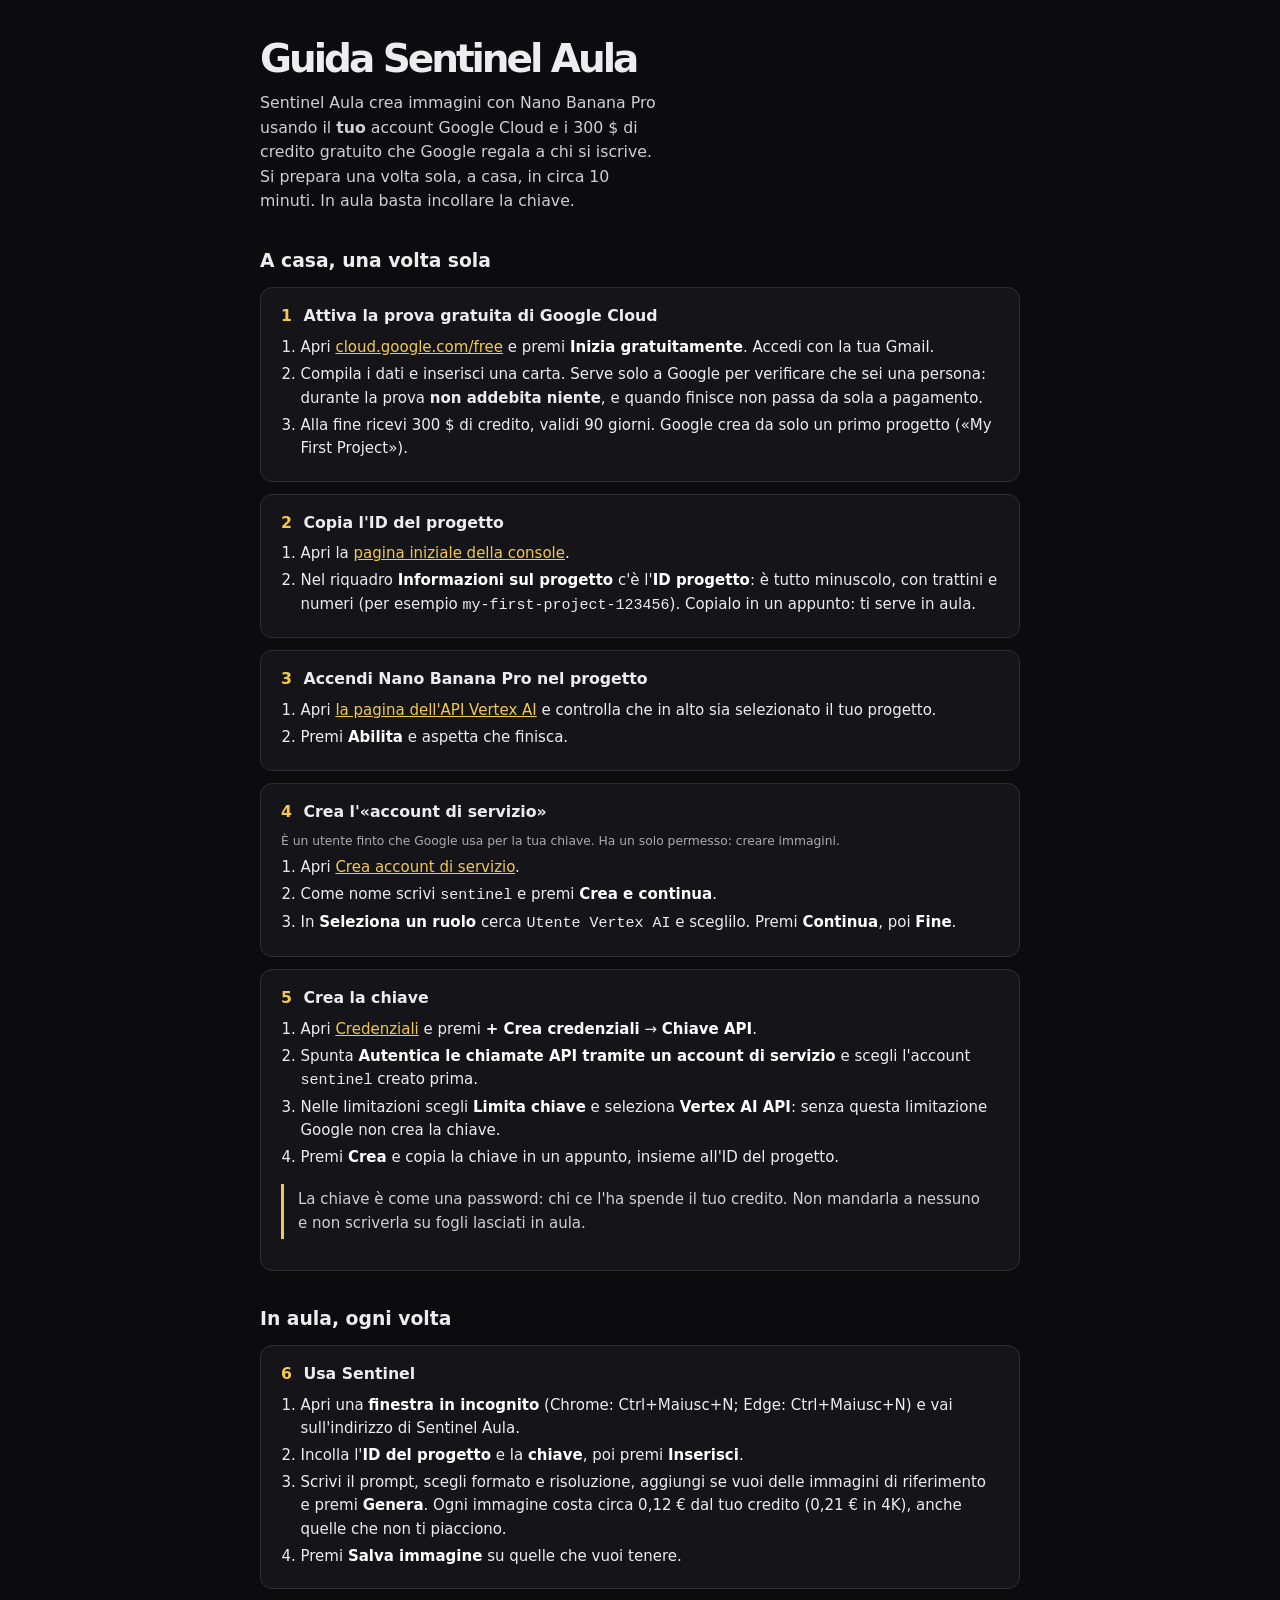
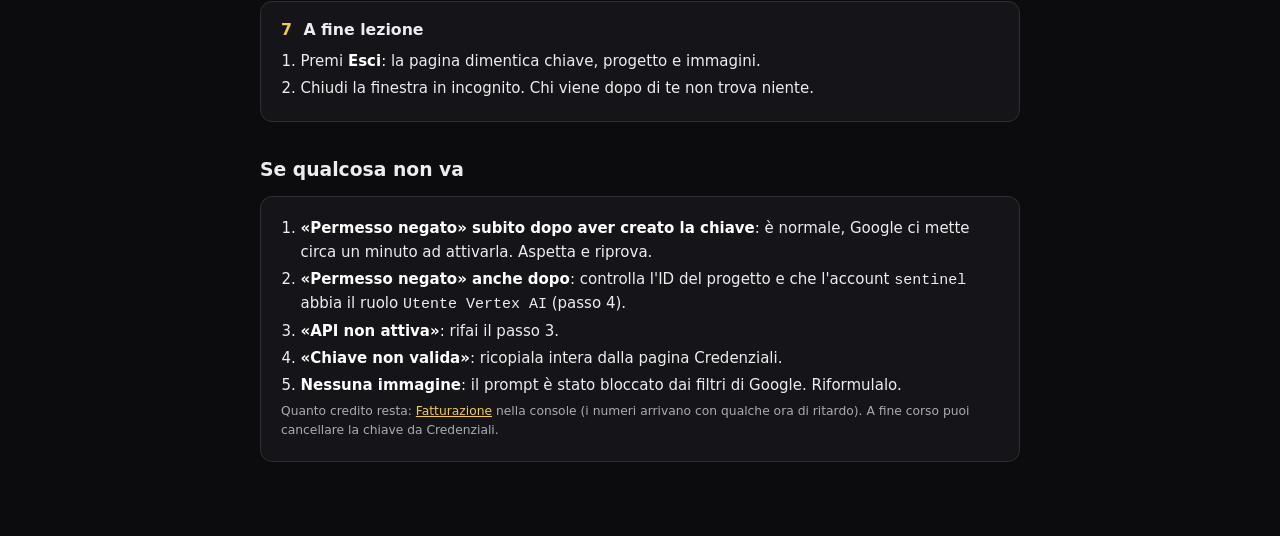
==== guida.html @ 8f8d24e3 "Sentinel Aula: pagina per gli alunni Co-Authored-By: Claude Opus 5.5 <noreply@anthropic.com>" ====
<!doctype html>
<html lang="it">
<head>
  <meta charset="utf-8">
  <meta name="robots" content="noindex,nofollow">
  <meta name="viewport" content="width=device-width, initial-scale=1">
  <title>Guida Sentinel Aula</title>
  <link rel="stylesheet" href="style.css">
  <style>
    .guida { width: min(100% - 32px, 760px); margin: 40px auto 80px; }
    .guida h1 { font-size: clamp(1.8rem, 5vw, 2.6rem); margin: 0 0 .4rem; }
    .guida h2 { margin: 2.2rem 0 .6rem; font-size: 1.25rem; }
    .guida .passo { background: var(--surface); border: 1px solid var(--line); border-radius: 12px; padding: 16px 20px; margin: 12px 0; }
    .guida .passo h3 { margin: 0 0 .5rem; font-size: 1.05rem; }
    .guida .passo h3 b { color: var(--accent); margin-right: 6px; }
    .guida ol { margin: .3rem 0; padding-left: 1.3rem; }
    .guida li { margin: .25rem 0; }
    .guida a { color: var(--accent); }
    .guida em { font-style: normal; font-weight: 650; color: #fff; }
    .guida .box { border-left: 3px solid var(--accent); padding: 4px 14px; color: #cfcfd5; }
  </style>
</head>
<body>
  <main class="guida">
    <h1>Guida Sentinel Aula</h1>
    <p class="lead">Sentinel Aula crea immagini con Nano Banana Pro usando il <strong>tuo</strong> account Google Cloud e i 300 $ di credito gratuito che Google regala a chi si iscrive. Si prepara una volta sola, a casa, in circa 10 minuti. In aula basta incollare la chiave.</p>

    <h2>A casa, una volta sola</h2>

    <div class="passo">
      <h3><b>1</b> Attiva la prova gratuita di Google Cloud</h3>
      <ol>
        <li>Apri <a href="https://cloud.google.com/free" target="_blank" rel="noopener">cloud.google.com/free</a> e premi <em>Inizia gratuitamente</em>. Accedi con la tua Gmail.</li>
        <li>Compila i dati e inserisci una carta. Serve solo a Google per verificare che sei una persona: durante la prova <strong>non addebita niente</strong>, e quando finisce non passa da sola a pagamento.</li>
        <li>Alla fine ricevi 300 $ di credito, validi 90 giorni. Google crea da solo un primo progetto («My First Project»).</li>
      </ol>
    </div>

    <div class="passo">
      <h3><b>2</b> Copia l'ID del progetto</h3>
      <ol>
        <li>Apri la <a href="https://console.cloud.google.com/home/dashboard" target="_blank" rel="noopener">pagina iniziale della console</a>.</li>
        <li>Nel riquadro <em>Informazioni sul progetto</em> c'è l'<em>ID progetto</em>: è tutto minuscolo, con trattini e numeri (per esempio <code>my-first-project-123456</code>). Copialo in un appunto: ti serve in aula.</li>
      </ol>
    </div>

    <div class="passo">
      <h3><b>3</b> Accendi Nano Banana Pro nel progetto</h3>
      <ol>
        <li>Apri <a href="https://console.cloud.google.com/apis/library/aiplatform.googleapis.com" target="_blank" rel="noopener">la pagina dell'API Vertex AI</a> e controlla che in alto sia selezionato il tuo progetto.</li>
        <li>Premi <em>Abilita</em> e aspetta che finisca.</li>
      </ol>
    </div>

    <div class="passo">
      <h3><b>4</b> Crea l'«account di servizio»</h3>
      <p class="help">È un utente finto che Google usa per la tua chiave. Ha un solo permesso: creare immagini.</p>
      <ol>
        <li>Apri <a href="https://console.cloud.google.com/iam-admin/serviceaccounts/create" target="_blank" rel="noopener">Crea account di servizio</a>.</li>
        <li>Come nome scrivi <code>sentinel</code> e premi <em>Crea e continua</em>.</li>
        <li>In <em>Seleziona un ruolo</em> cerca <code>Utente Vertex AI</code> e sceglilo. Premi <em>Continua</em>, poi <em>Fine</em>.</li>
      </ol>
    </div>

    <div class="passo">
      <h3><b>5</b> Crea la chiave</h3>
      <ol>
        <li>Apri <a href="https://console.cloud.google.com/apis/credentials" target="_blank" rel="noopener">Credenziali</a> e premi <em>+ Crea credenziali</em> → <em>Chiave API</em>.</li>
        <li>Spunta <em>Autentica le chiamate API tramite un account di servizio</em> e scegli l'account <code>sentinel</code> creato prima.</li>
        <li>Nelle limitazioni scegli <em>Limita chiave</em> e seleziona <em>Vertex AI API</em>: senza questa limitazione Google non crea la chiave.</li>
        <li>Premi <em>Crea</em> e copia la chiave in un appunto, insieme all'ID del progetto.</li>
      </ol>
      <p class="box">La chiave è come una password: chi ce l'ha spende il tuo credito. Non mandarla a nessuno e non scriverla su fogli lasciati in aula.</p>
    </div>

    <h2>In aula, ogni volta</h2>

    <div class="passo">
      <h3><b>6</b> Usa Sentinel</h3>
      <ol>
        <li>Apri una <em>finestra in incognito</em> (Chrome: Ctrl+Maiusc+N; Edge: Ctrl+Maiusc+N) e vai sull'indirizzo di Sentinel Aula.</li>
        <li>Incolla l'<em>ID del progetto</em> e la <em>chiave</em>, poi premi <em>Inserisci</em>.</li>
        <li>Scrivi il prompt, scegli formato e risoluzione, aggiungi se vuoi delle immagini di riferimento e premi <em>Genera</em>. Ogni immagine costa circa 0,12 € dal tuo credito (0,21 € in 4K), anche quelle che non ti piacciono.</li>
        <li>Premi <em>Salva immagine</em> su quelle che vuoi tenere.</li>
      </ol>
    </div>

    <div class="passo">
      <h3><b>7</b> A fine lezione</h3>
      <ol>
        <li>Premi <em>Esci</em>: la pagina dimentica chiave, progetto e immagini.</li>
        <li>Chiudi la finestra in incognito. Chi viene dopo di te non trova niente.</li>
      </ol>
    </div>

    <h2>Se qualcosa non va</h2>
    <div class="passo">
      <ol>
        <li><em>«Permesso negato» subito dopo aver creato la chiave</em>: è normale, Google ci mette circa un minuto ad attivarla. Aspetta e riprova.</li>
        <li><em>«Permesso negato» anche dopo</em>: controlla l'ID del progetto e che l'account <code>sentinel</code> abbia il ruolo <code>Utente Vertex AI</code> (passo 4).</li>
        <li><em>«API non attiva»</em>: rifai il passo 3.</li>
        <li><em>«Chiave non valida»</em>: ricopiala intera dalla pagina Credenziali.</li>
        <li><em>Nessuna immagine</em>: il prompt è stato bloccato dai filtri di Google. Riformulalo.</li>
      </ol>
      <p class="help">Quanto credito resta: <a href="https://console.cloud.google.com/billing" target="_blank" rel="noopener">Fatturazione</a> nella console (i numeri arrivano con qualche ora di ritardo). A fine corso puoi cancellare la chiave da Credenziali.</p>
    </div>
  </main>
</body>
</html>
---- style.css ----
:root {
  color-scheme: dark;
  --background: #0c0c0e;
  --surface: #151519;
  --line: #2d2d34;
  --ink: #ededef;
  --muted: #aaaab3;
  --accent: #f2c94c;
  --error: #ff8a7a;
  --mono: ui-monospace, "Cascadia Code", Consolas, monospace;
  font: 15px/1.55 system-ui, -apple-system, "Segoe UI", sans-serif;
}
* { box-sizing: border-box; }
[hidden] { display: none !important; }
body { margin: 0; background: var(--background); color: var(--ink); }
button, input, textarea { font: inherit; }
button, a { touch-action: manipulation; }
a { color: inherit; }
:focus-visible { outline: 2px solid var(--accent); outline-offset: 3px; }
button:disabled, input:disabled, textarea:disabled { opacity: .57; cursor: not-allowed; }

.topbar {
  display: flex;
  justify-content: space-between;
  align-items: center;
  gap: 12px;
  min-height: 64px;
  padding: 10px clamp(16px, 4vw, 52px);
  background: #101013;
  border-bottom: 1px solid var(--line);
}
.brand, .topbar nav, .section-head, .access-row, .action-row {
  display: flex;
  align-items: center;
  gap: 12px;
}
.brand { text-decoration: none; font-size: 1.08rem; font-weight: 750; white-space: nowrap; }
.brand svg { flex: none; color: #e2e9ef; }
.brand small { font-size: .68em; color: var(--accent); text-transform: uppercase; letter-spacing: .12em; }
.topbar nav { gap: clamp(9px, 2vw, 20px); }
.guide { text-decoration: none; color: var(--muted); font-size: .9rem; }
.guide:hover { color: var(--ink); text-decoration: underline; }

.workspace {
  display: grid;
  grid-template-columns: minmax(0, .93fr) minmax(0, 1.07fr);
  align-items: start;
  gap: clamp(24px, 5vw, 72px);
  width: min(100% - 36px, 1240px);
  margin: clamp(28px, 5vw, 62px) auto 64px;
}
.controls, .preview { min-width: 0; }
.intro { margin-bottom: 24px; }
.eyebrow {
  display: flex;
  align-items: center;
  gap: 8px;
  margin: 0 0 .65rem;
  color: var(--muted);
  font-size: .73rem;
  font-weight: 700;
  letter-spacing: .14em;
  text-transform: uppercase;
}
.eyebrow span { width: 6px; height: 6px; border-radius: 50%; background: var(--accent); }
h1 {
  margin: 0;
  font-size: clamp(3rem, 7vw, 6.6rem);
  font-weight: 650;
  letter-spacing: -.078em;
  line-height: .97;
}
h1 span { color: var(--accent); }
.lead { max-width: 40ch; margin: .9rem 0 0; color: #cfcfd5; font-size: 1.05rem; }
.panel {
  padding: clamp(14px, 2.6vw, 22px);
  background: var(--surface);
  border: 1px solid var(--line);
  border-radius: 16px;
}
.panel + .panel { margin-top: 14px; }
.section-head { justify-content: space-between; min-height: 29px; margin-bottom: 12px; }
h2 { margin: 0; font-size: 1rem; font-weight: 675; }
.format, .connection-state {
  flex: none;
  padding: 4px 9px;
  background: #222227;
  border-radius: 7px;
  color: var(--muted);
  font: .72rem/1.5 var(--mono);
}
.access-row { flex-wrap: wrap; margin-bottom: 12px; }
.account { font-size: .83rem; overflow-wrap: anywhere; color: var(--muted); }
.field-label { display: block; margin: .52rem 0 .32rem; font-size: .87rem; font-weight: 600; }
.field {
  display: block;
  width: 100%;
  padding: .62rem .68rem;
  background: #101014;
  color: var(--ink);
  border: 1px solid #3a3a43;
  border-radius: 9px;
}
textarea.field { min-height: 88px; resize: vertical; }
.field::placeholder { color: #9b9ba4; }
.help { margin: .32rem 0; color: var(--muted); font-size: .82rem; font-weight: 400; }
.trial-check {
  display: flex;
  gap: .6rem;
  align-items: flex-start;
  margin-top: .75rem;
  color: #dedee2;
  font-size: .85rem;
}
.trial-check input { flex: none; margin: .22rem 0 0; width: 17px; height: 17px; accent-color: var(--accent); }
.file-input { width: 100%; min-width: 0; color: var(--muted); font-size: .83rem; }
.file-input::file-selector-button {
  margin-right: 8px;
  padding: .36rem .55rem;
  border: 1px solid #44444c;
  border-radius: 7px;
  background: #25252b;
  color: var(--ink);
}
.action-row { flex-wrap: wrap; justify-content: space-between; margin-top: 14px; }

.quiet, .primary {
  display: inline-flex;
  justify-content: center;
  align-items: center;
  min-height: 39px;
  padding: .48rem .78rem;
  border: 1px solid #414149;
  border-radius: 9px;
  background: #232328;
  color: var(--ink);
  text-decoration: none;
  font-size: .87rem;
  font-weight: 650;
  cursor: pointer;
}
.quiet:not(:disabled):hover { background: #323238; }
.primary { background: var(--accent); color: #17150d; border-color: transparent; }
.primary:not(:disabled):hover { background: #ffda69; }

.preview-head { min-height: 39px; }
.canvas {
  display: grid;
  place-items: center;
  aspect-ratio: 1;
  border: 1px solid var(--line);
  border-radius: 16px;
  overflow: hidden;
  background: radial-gradient(ellipse at 45% 36%, #202027 0%, #141418 62%, #111115 100%);
}
.empty {
  display: grid;
  justify-items: center;
  gap: 8px;
  width: 100%;
  padding: 24px;
  text-align: center;
}
.empty svg { color: #888893; margin-bottom: 5px; }
.empty p { margin: 0; font-size: clamp(1.05rem, 2.4vw, 1.45rem); font-weight: 650; }
.empty span { font-size: .9rem; color: var(--muted); }
#result { display: block; width: 100%; height: 100%; object-fit: contain; background: #101014; }
.status { margin: .8rem 0 0; min-height: 1.5em; color: var(--muted); font-size: .88rem; overflow-wrap: anywhere; }
.status.error, .status.errore, .status[data-state="error"], .status[data-kind="error"] { color: var(--error); }

@media (max-width: 760px) {
  .workspace { grid-template-columns: minmax(0, 1fr); max-width: 540px; }
  .preview { margin-top: 4px; }
}
@media (max-width: 420px) {
  .topbar { flex-wrap: wrap; }
  .topbar nav { margin-left: auto; }
  .brand { font-size: .98rem; gap: 4px; }
  .brand svg { width: 23px; height: 23px; }
}

select { font: inherit; } select:disabled { opacity: .57; cursor: not-allowed; } .format-select { width: auto; max-width: 100%; }

/* Sentinel Aula web: aggiunte */
.row2 { display: grid; grid-template-columns: 1fr 1fr; gap: 12px; }
.gallery { display: grid; grid-template-columns: repeat(auto-fill, minmax(120px, 1fr)); gap: 10px; margin-top: 14px; }
.gallery img { width: 100%; aspect-ratio: 1; object-fit: cover; border-radius: 8px; border: 1px solid var(--line); cursor: pointer; }
.gallery img.on { border-color: var(--accent); }
.refs { display: flex; flex-wrap: wrap; gap: 8px; margin-top: 8px; }
.refs span { position: relative; }
.refs img { width: 56px; height: 56px; object-fit: cover; border-radius: 6px; border: 1px solid var(--line); }
.refs button { position: absolute; top: -6px; right: -6px; width: 20px; height: 20px; border-radius: 50%; border: 0; background: var(--error); color: #000; font-size: 12px; line-height: 20px; padding: 0; cursor: pointer; }
.warn { color: var(--accent); }
@media (max-width: 860px) { .row2 { grid-template-columns: 1fr; } }
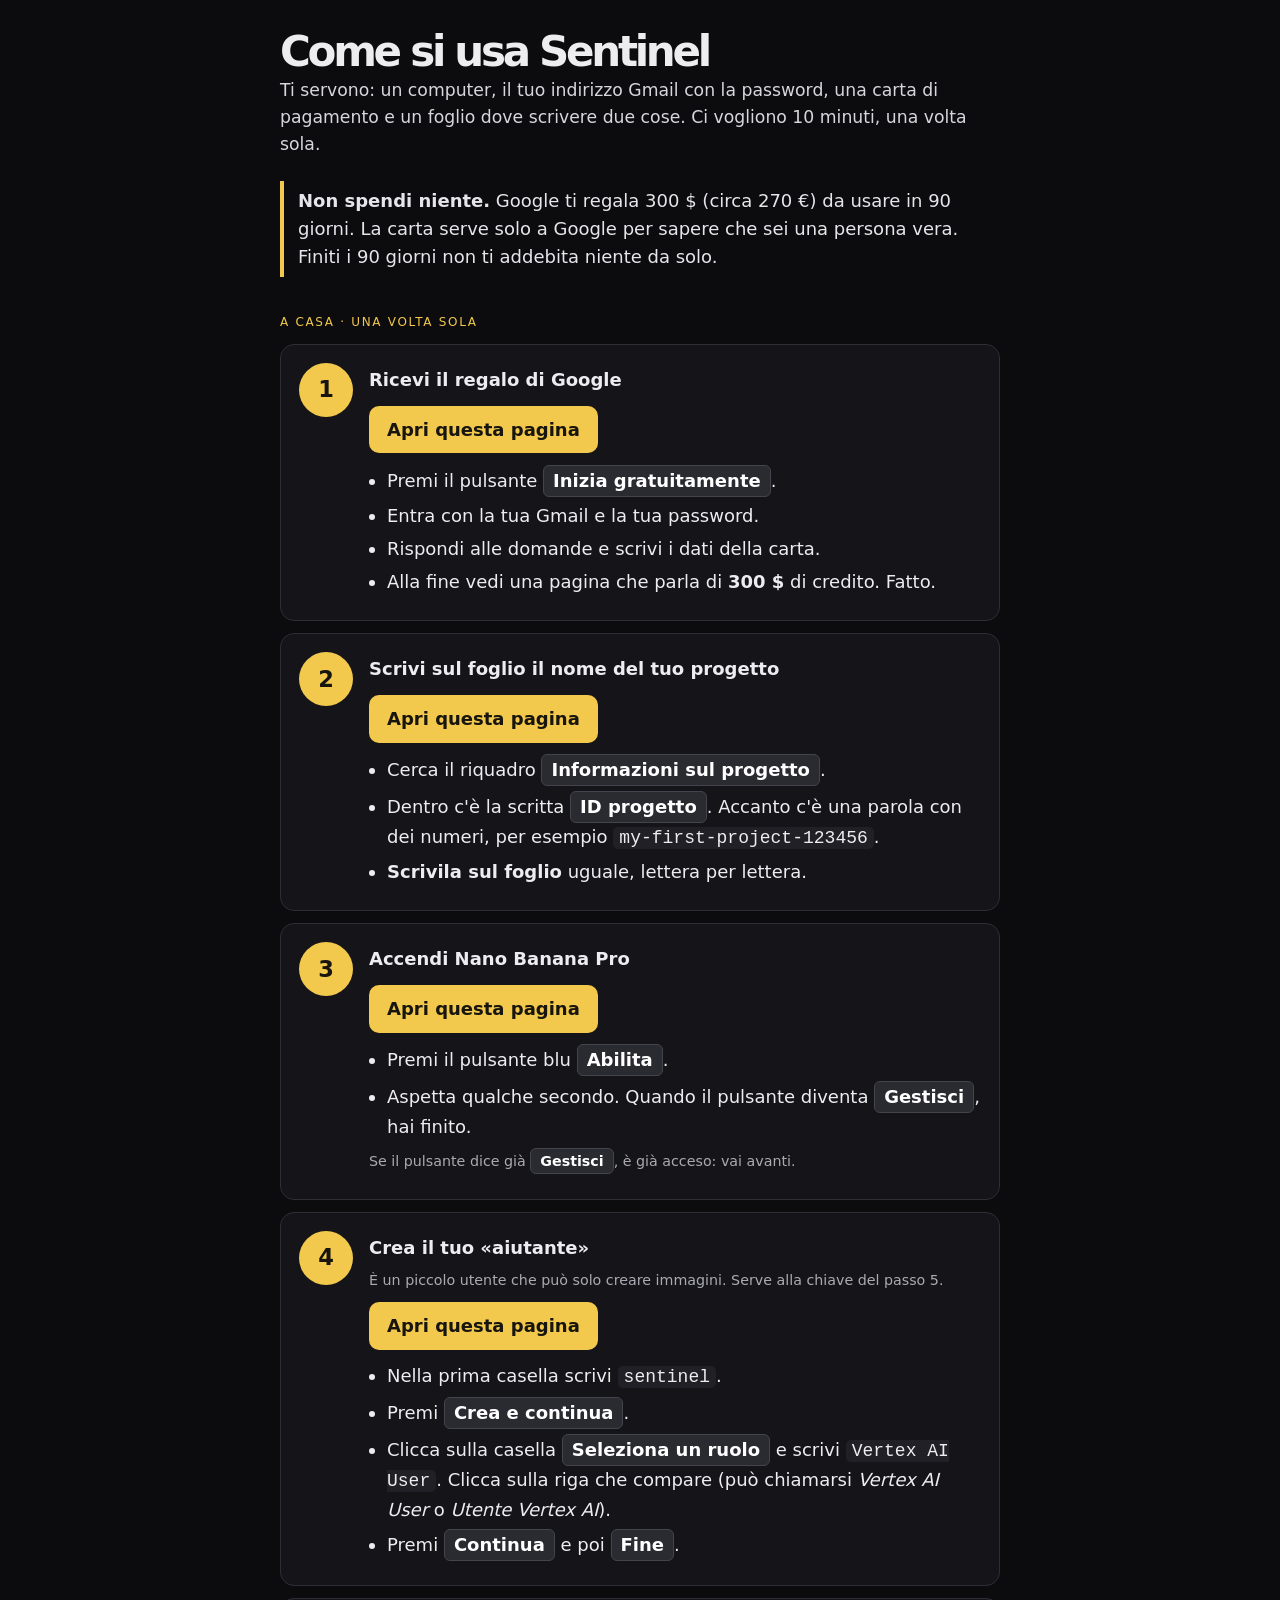
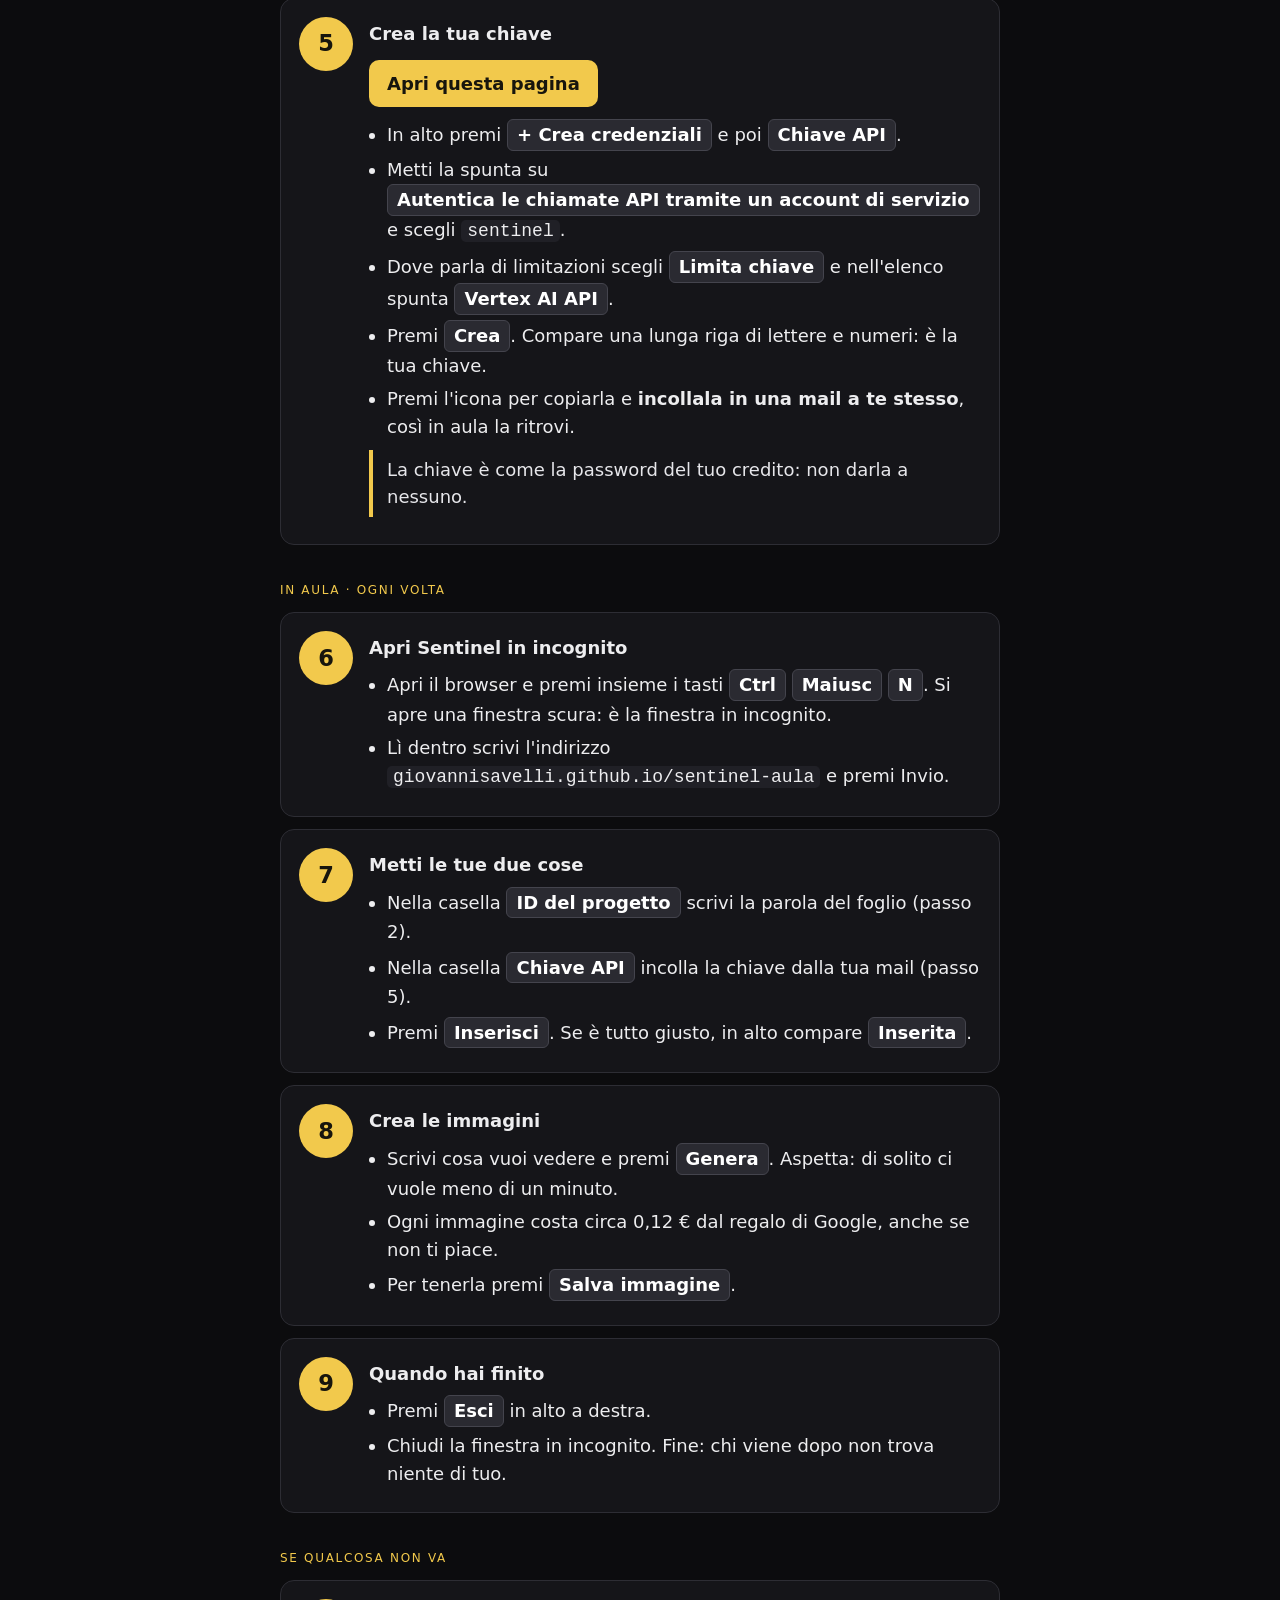
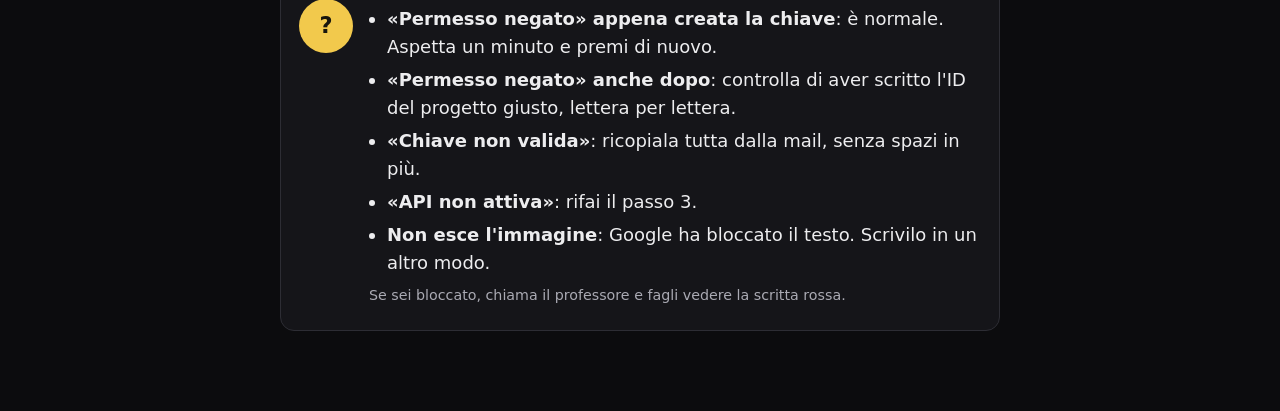
==== commit de30e8fd: "Guida semplificata Co-Authored-By: Claude Opus 5.5 <noreply@anthropic.com>" ====
--- a/guida.html
+++ b/guida.html
@@ -7,103 +7,142 @@
   <title>Guida Sentinel Aula</title>
   <link rel="stylesheet" href="style.css">
   <style>
-    .guida { width: min(100% - 32px, 760px); margin: 40px auto 80px; }
-    .guida h1 { font-size: clamp(1.8rem, 5vw, 2.6rem); margin: 0 0 .4rem; }
-    .guida h2 { margin: 2.2rem 0 .6rem; font-size: 1.25rem; }
-    .guida .passo { background: var(--surface); border: 1px solid var(--line); border-radius: 12px; padding: 16px 20px; margin: 12px 0; }
-    .guida .passo h3 { margin: 0 0 .5rem; font-size: 1.05rem; }
-    .guida .passo h3 b { color: var(--accent); margin-right: 6px; }
-    .guida ol { margin: .3rem 0; padding-left: 1.3rem; }
-    .guida li { margin: .25rem 0; }
-    .guida a { color: var(--accent); }
-    .guida em { font-style: normal; font-weight: 650; color: #fff; }
-    .guida .box { border-left: 3px solid var(--accent); padding: 4px 14px; color: #cfcfd5; }
+    body { font-size: 18px; }
+    .g { width: min(100% - 32px, 720px); margin: 32px auto 90px; }
+    .g h1 { font-size: clamp(2rem, 6vw, 2.8rem); margin: 0 0 .3rem; }
+    .g .intro { font-size: 1.15rem; color: #d6d6dc; margin: 0 0 1.6rem; }
+    .g .parte { margin: 2.4rem 0 .8rem; font-size: .8rem; letter-spacing: .14em; text-transform: uppercase; color: var(--accent); }
+    .p { display: grid; grid-template-columns: 54px 1fr; gap: 16px; background: var(--surface); border: 1px solid var(--line);
+         border-radius: 14px; padding: 18px; margin: 12px 0; }
+    .n { width: 54px; height: 54px; border-radius: 50%; background: var(--accent); color: #17150d; display: grid; place-items: center;
+         font-size: 1.5rem; font-weight: 800; }
+    .p h2 { margin: .2rem 0 .5rem; font-size: 1.2rem; }
+    .p p { margin: .45rem 0; }
+    .p ul { margin: .4rem 0; padding-left: 1.2rem; }
+    .p li { margin: .35rem 0; }
+    .b { display: inline-block; padding: 1px 9px; border-radius: 6px; background: #2a2a31; border: 1px solid #44444d; font-weight: 650; color: #fff; white-space: nowrap; }
+    .vai { display: inline-block; margin: .3rem 0; padding: 10px 18px; border-radius: 10px; background: var(--accent); color: #17150d !important;
+           font-weight: 750; text-decoration: none; }
+    .vai:hover { background: #ffda69; }
+    .nota { color: var(--muted); font-size: .95rem; }
+    .att { border-left: 4px solid var(--accent); padding: 6px 14px; margin: .6rem 0; color: #e6e6ea; }
+    code { font-family: var(--mono); background: #202026; padding: 1px 6px; border-radius: 5px; }
+    @media (max-width: 520px) { .p { grid-template-columns: 1fr; } }
   </style>
 </head>
 <body>
-  <main class="guida">
-    <h1>Guida Sentinel Aula</h1>
-    <p class="lead">Sentinel Aula crea immagini con Nano Banana Pro usando il <strong>tuo</strong> account Google Cloud e i 300 $ di credito gratuito che Google regala a chi si iscrive. Si prepara una volta sola, a casa, in circa 10 minuti. In aula basta incollare la chiave.</p>
+  <main class="g">
+    <h1>Come si usa Sentinel</h1>
+    <p class="intro">Ti servono: un computer, il tuo indirizzo Gmail con la password, una carta di pagamento e un foglio dove scrivere due cose. Ci vogliono 10 minuti, una volta sola.</p>
 
-    <h2>A casa, una volta sola</h2>
+    <div class="att"><strong>Non spendi niente.</strong> Google ti regala 300 $ (circa 270 €) da usare in 90 giorni. La carta serve solo a Google per sapere che sei una persona vera. Finiti i 90 giorni non ti addebita niente da solo.</div>
 
-    <div class="passo">
-      <h3><b>1</b> Attiva la prova gratuita di Google Cloud</h3>
-      <ol>
-        <li>Apri <a href="https://cloud.google.com/free" target="_blank" rel="noopener">cloud.google.com/free</a> e premi <em>Inizia gratuitamente</em>. Accedi con la tua Gmail.</li>
-        <li>Compila i dati e inserisci una carta. Serve solo a Google per verificare che sei una persona: durante la prova <strong>non addebita niente</strong>, e quando finisce non passa da sola a pagamento.</li>
-        <li>Alla fine ricevi 300 $ di credito, validi 90 giorni. Google crea da solo un primo progetto («My First Project»).</li>
-      </ol>
-    </div>
+    <p class="parte">A casa · una volta sola</p>
 
-    <div class="passo">
-      <h3><b>2</b> Copia l'ID del progetto</h3>
-      <ol>
-        <li>Apri la <a href="https://console.cloud.google.com/home/dashboard" target="_blank" rel="noopener">pagina iniziale della console</a>.</li>
-        <li>Nel riquadro <em>Informazioni sul progetto</em> c'è l'<em>ID progetto</em>: è tutto minuscolo, con trattini e numeri (per esempio <code>my-first-project-123456</code>). Copialo in un appunto: ti serve in aula.</li>
-      </ol>
-    </div>
+    <div class="p"><div class="n">1</div><div>
+      <h2>Ricevi il regalo di Google</h2>
+      <p><a class="vai" href="https://cloud.google.com/free" target="_blank" rel="noopener">Apri questa pagina</a></p>
+      <ul>
+        <li>Premi il pulsante <span class="b">Inizia gratuitamente</span>.</li>
+        <li>Entra con la tua Gmail e la tua password.</li>
+        <li>Rispondi alle domande e scrivi i dati della carta.</li>
+        <li>Alla fine vedi una pagina che parla di <strong>300 $</strong> di credito. Fatto.</li>
+      </ul>
+    </div></div>
 
-    <div class="passo">
-      <h3><b>3</b> Accendi Nano Banana Pro nel progetto</h3>
-      <ol>
-        <li>Apri <a href="https://console.cloud.google.com/apis/library/aiplatform.googleapis.com" target="_blank" rel="noopener">la pagina dell'API Vertex AI</a> e controlla che in alto sia selezionato il tuo progetto.</li>
-        <li>Premi <em>Abilita</em> e aspetta che finisca.</li>
-      </ol>
-    </div>
+    <div class="p"><div class="n">2</div><div>
+      <h2>Scrivi sul foglio il nome del tuo progetto</h2>
+      <p><a class="vai" href="https://console.cloud.google.com/home/dashboard" target="_blank" rel="noopener">Apri questa pagina</a></p>
+      <ul>
+        <li>Cerca il riquadro <span class="b">Informazioni sul progetto</span>.</li>
+        <li>Dentro c'è la scritta <span class="b">ID progetto</span>. Accanto c'è una parola con dei numeri, per esempio <code>my-first-project-123456</code>.</li>
+        <li><strong>Scrivila sul foglio</strong> uguale, lettera per lettera.</li>
+      </ul>
+    </div></div>
 
-    <div class="passo">
-      <h3><b>4</b> Crea l'«account di servizio»</h3>
-      <p class="help">È un utente finto che Google usa per la tua chiave. Ha un solo permesso: creare immagini.</p>
-      <ol>
-        <li>Apri <a href="https://console.cloud.google.com/iam-admin/serviceaccounts/create" target="_blank" rel="noopener">Crea account di servizio</a>.</li>
-        <li>Come nome scrivi <code>sentinel</code> e premi <em>Crea e continua</em>.</li>
-        <li>In <em>Seleziona un ruolo</em> cerca <code>Utente Vertex AI</code> e sceglilo. Premi <em>Continua</em>, poi <em>Fine</em>.</li>
-      </ol>
-    </div>
+    <div class="p"><div class="n">3</div><div>
+      <h2>Accendi Nano Banana Pro</h2>
+      <p><a class="vai" href="https://console.cloud.google.com/apis/library/aiplatform.googleapis.com" target="_blank" rel="noopener">Apri questa pagina</a></p>
+      <ul>
+        <li>Premi il pulsante blu <span class="b">Abilita</span>.</li>
+        <li>Aspetta qualche secondo. Quando il pulsante diventa <span class="b">Gestisci</span>, hai finito.</li>
+      </ul>
+      <p class="nota">Se il pulsante dice già <span class="b">Gestisci</span>, è già acceso: vai avanti.</p>
+    </div></div>
 
-    <div class="passo">
-      <h3><b>5</b> Crea la chiave</h3>
-      <ol>
-        <li>Apri <a href="https://console.cloud.google.com/apis/credentials" target="_blank" rel="noopener">Credenziali</a> e premi <em>+ Crea credenziali</em> → <em>Chiave API</em>.</li>
-        <li>Spunta <em>Autentica le chiamate API tramite un account di servizio</em> e scegli l'account <code>sentinel</code> creato prima.</li>
-        <li>Nelle limitazioni scegli <em>Limita chiave</em> e seleziona <em>Vertex AI API</em>: senza questa limitazione Google non crea la chiave.</li>
-        <li>Premi <em>Crea</em> e copia la chiave in un appunto, insieme all'ID del progetto.</li>
-      </ol>
-      <p class="box">La chiave è come una password: chi ce l'ha spende il tuo credito. Non mandarla a nessuno e non scriverla su fogli lasciati in aula.</p>
-    </div>
+    <div class="p"><div class="n">4</div><div>
+      <h2>Crea il tuo «aiutante»</h2>
+      <p class="nota">È un piccolo utente che può solo creare immagini. Serve alla chiave del passo 5.</p>
+      <p><a class="vai" href="https://console.cloud.google.com/iam-admin/serviceaccounts/create" target="_blank" rel="noopener">Apri questa pagina</a></p>
+      <ul>
+        <li>Nella prima casella scrivi <code>sentinel</code>.</li>
+        <li>Premi <span class="b">Crea e continua</span>.</li>
+        <li>Clicca sulla casella <span class="b">Seleziona un ruolo</span> e scrivi <code>Vertex AI User</code>. Clicca sulla riga che compare (può chiamarsi <em>Vertex AI User</em> o <em>Utente Vertex AI</em>).</li>
+        <li>Premi <span class="b">Continua</span> e poi <span class="b">Fine</span>.</li>
+      </ul>
+    </div></div>
 
-    <h2>In aula, ogni volta</h2>
+    <div class="p"><div class="n">5</div><div>
+      <h2>Crea la tua chiave</h2>
+      <p><a class="vai" href="https://console.cloud.google.com/apis/credentials" target="_blank" rel="noopener">Apri questa pagina</a></p>
+      <ul>
+        <li>In alto premi <span class="b">+ Crea credenziali</span> e poi <span class="b">Chiave API</span>.</li>
+        <li>Metti la spunta su <span class="b">Autentica le chiamate API tramite un account di servizio</span> e scegli <code>sentinel</code>.</li>
+        <li>Dove parla di limitazioni scegli <span class="b">Limita chiave</span> e nell'elenco spunta <span class="b">Vertex AI API</span>.</li>
+        <li>Premi <span class="b">Crea</span>. Compare una lunga riga di lettere e numeri: è la tua chiave.</li>
+        <li>Premi l'icona per copiarla e <strong>incollala in una mail a te stesso</strong>, così in aula la ritrovi.</li>
+      </ul>
+      <div class="att">La chiave è come la password del tuo credito: non darla a nessuno.</div>
+    </div></div>
 
-    <div class="passo">
-      <h3><b>6</b> Usa Sentinel</h3>
-      <ol>
-        <li>Apri una <em>finestra in incognito</em> (Chrome: Ctrl+Maiusc+N; Edge: Ctrl+Maiusc+N) e vai sull'indirizzo di Sentinel Aula.</li>
-        <li>Incolla l'<em>ID del progetto</em> e la <em>chiave</em>, poi premi <em>Inserisci</em>.</li>
-        <li>Scrivi il prompt, scegli formato e risoluzione, aggiungi se vuoi delle immagini di riferimento e premi <em>Genera</em>. Ogni immagine costa circa 0,12 € dal tuo credito (0,21 € in 4K), anche quelle che non ti piacciono.</li>
-        <li>Premi <em>Salva immagine</em> su quelle che vuoi tenere.</li>
-      </ol>
-    </div>
+    <p class="parte">In aula · ogni volta</p>
 
-    <div class="passo">
-      <h3><b>7</b> A fine lezione</h3>
-      <ol>
-        <li>Premi <em>Esci</em>: la pagina dimentica chiave, progetto e immagini.</li>
-        <li>Chiudi la finestra in incognito. Chi viene dopo di te non trova niente.</li>
-      </ol>
-    </div>
+    <div class="p"><div class="n">6</div><div>
+      <h2>Apri Sentinel in incognito</h2>
+      <ul>
+        <li>Apri il browser e premi insieme i tasti <span class="b">Ctrl</span> <span class="b">Maiusc</span> <span class="b">N</span>. Si apre una finestra scura: è la finestra in incognito.</li>
+        <li>Lì dentro scrivi l'indirizzo <code>giovannisavelli.github.io/sentinel-aula</code> e premi Invio.</li>
+      </ul>
+    </div></div>
 
-    <h2>Se qualcosa non va</h2>
-    <div class="passo">
-      <ol>
-        <li><em>«Permesso negato» subito dopo aver creato la chiave</em>: è normale, Google ci mette circa un minuto ad attivarla. Aspetta e riprova.</li>
-        <li><em>«Permesso negato» anche dopo</em>: controlla l'ID del progetto e che l'account <code>sentinel</code> abbia il ruolo <code>Utente Vertex AI</code> (passo 4).</li>
-        <li><em>«API non attiva»</em>: rifai il passo 3.</li>
-        <li><em>«Chiave non valida»</em>: ricopiala intera dalla pagina Credenziali.</li>
-        <li><em>Nessuna immagine</em>: il prompt è stato bloccato dai filtri di Google. Riformulalo.</li>
-      </ol>
-      <p class="help">Quanto credito resta: <a href="https://console.cloud.google.com/billing" target="_blank" rel="noopener">Fatturazione</a> nella console (i numeri arrivano con qualche ora di ritardo). A fine corso puoi cancellare la chiave da Credenziali.</p>
-    </div>
+    <div class="p"><div class="n">7</div><div>
+      <h2>Metti le tue due cose</h2>
+      <ul>
+        <li>Nella casella <span class="b">ID del progetto</span> scrivi la parola del foglio (passo 2).</li>
+        <li>Nella casella <span class="b">Chiave API</span> incolla la chiave dalla tua mail (passo 5).</li>
+        <li>Premi <span class="b">Inserisci</span>. Se è tutto giusto, in alto compare <span class="b">Inserita</span>.</li>
+      </ul>
+    </div></div>
+
+    <div class="p"><div class="n">8</div><div>
+      <h2>Crea le immagini</h2>
+      <ul>
+        <li>Scrivi cosa vuoi vedere e premi <span class="b">Genera</span>. Aspetta: di solito ci vuole meno di un minuto.</li>
+        <li>Ogni immagine costa circa 0,12 € dal regalo di Google, anche se non ti piace.</li>
+        <li>Per tenerla premi <span class="b">Salva immagine</span>.</li>
+      </ul>
+    </div></div>
+
+    <div class="p"><div class="n">9</div><div>
+      <h2>Quando hai finito</h2>
+      <ul>
+        <li>Premi <span class="b">Esci</span> in alto a destra.</li>
+        <li>Chiudi la finestra in incognito. Fine: chi viene dopo non trova niente di tuo.</li>
+      </ul>
+    </div></div>
+
+    <p class="parte">Se qualcosa non va</p>
+
+    <div class="p"><div class="n">?</div><div>
+      <ul>
+        <li><strong>«Permesso negato» appena creata la chiave</strong>: è normale. Aspetta un minuto e premi di nuovo.</li>
+        <li><strong>«Permesso negato» anche dopo</strong>: controlla di aver scritto l'ID del progetto giusto, lettera per lettera.</li>
+        <li><strong>«Chiave non valida»</strong>: ricopiala tutta dalla mail, senza spazi in più.</li>
+        <li><strong>«API non attiva»</strong>: rifai il passo 3.</li>
+        <li><strong>Non esce l'immagine</strong>: Google ha bloccato il testo. Scrivilo in un altro modo.</li>
+      </ul>
+      <p class="nota">Se sei bloccato, chiama il professore e fagli vedere la scritta rossa.</p>
+    </div></div>
   </main>
 </body>
 </html>
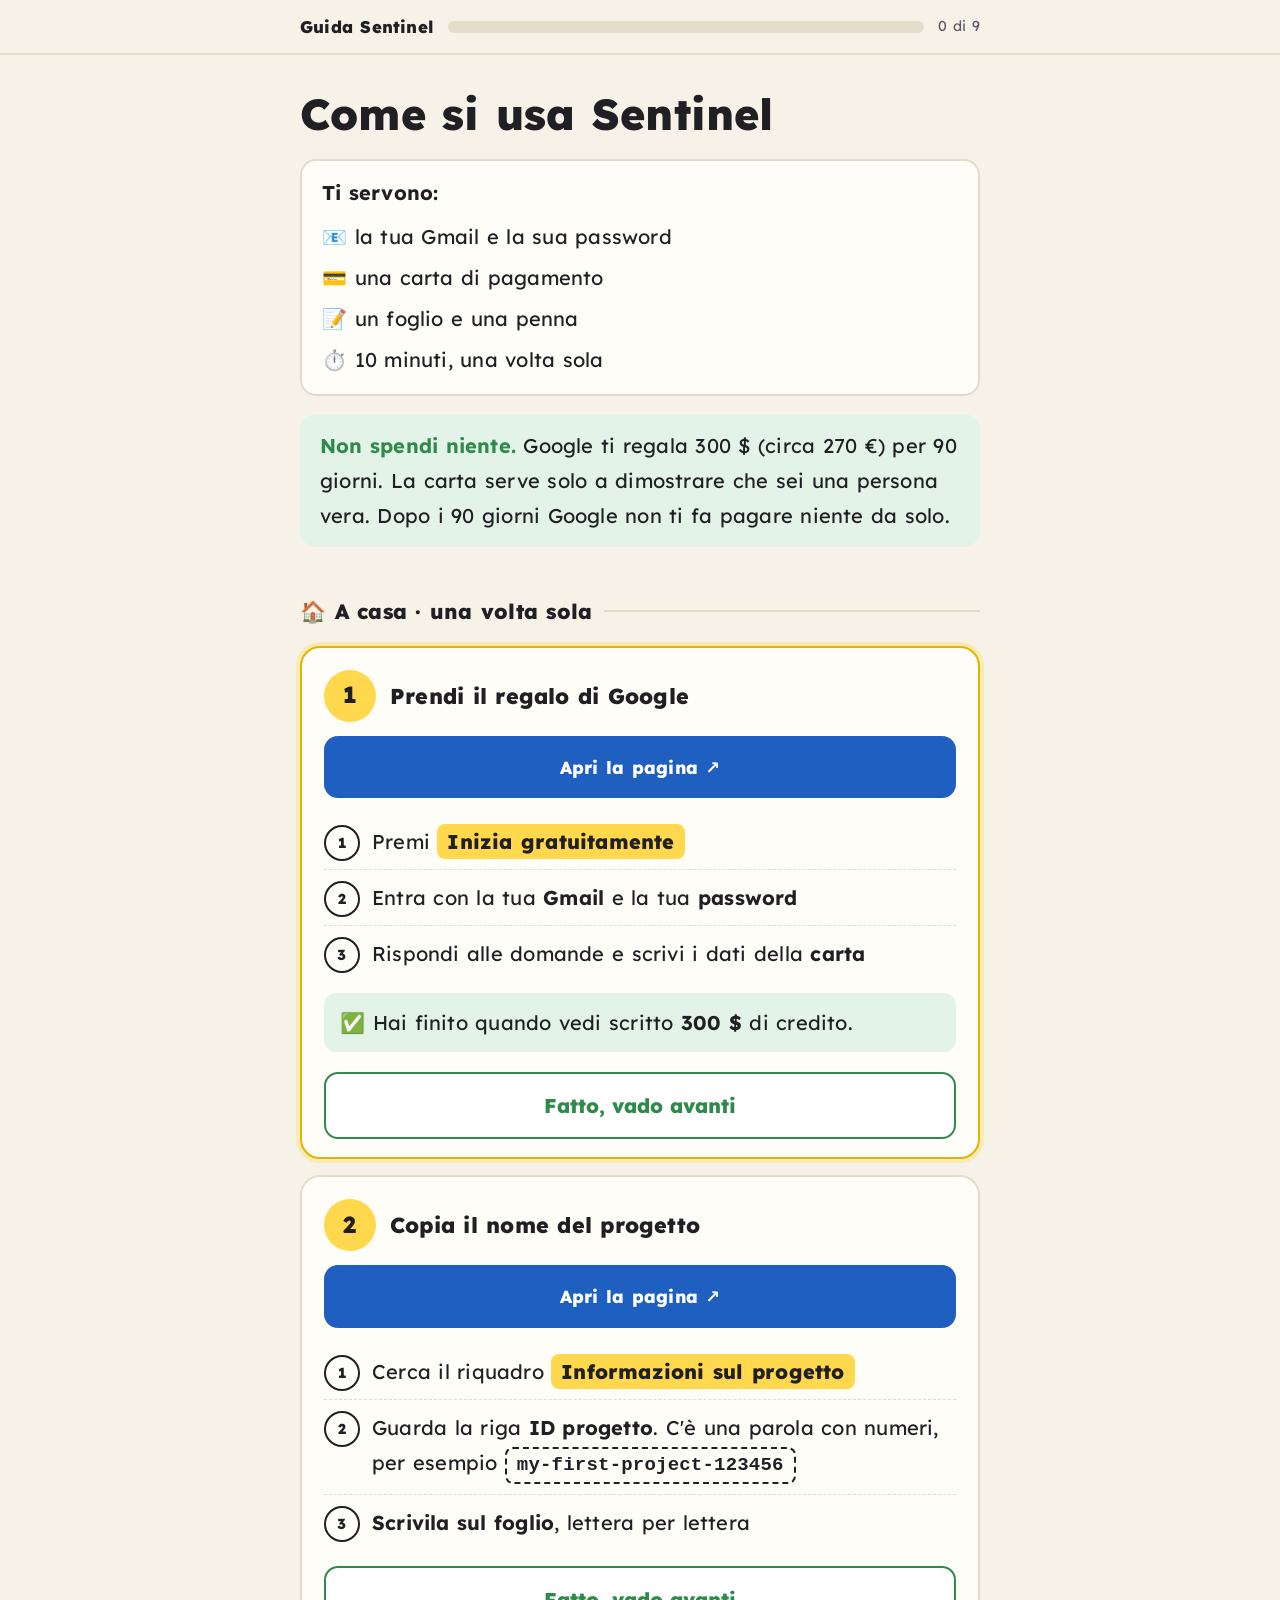
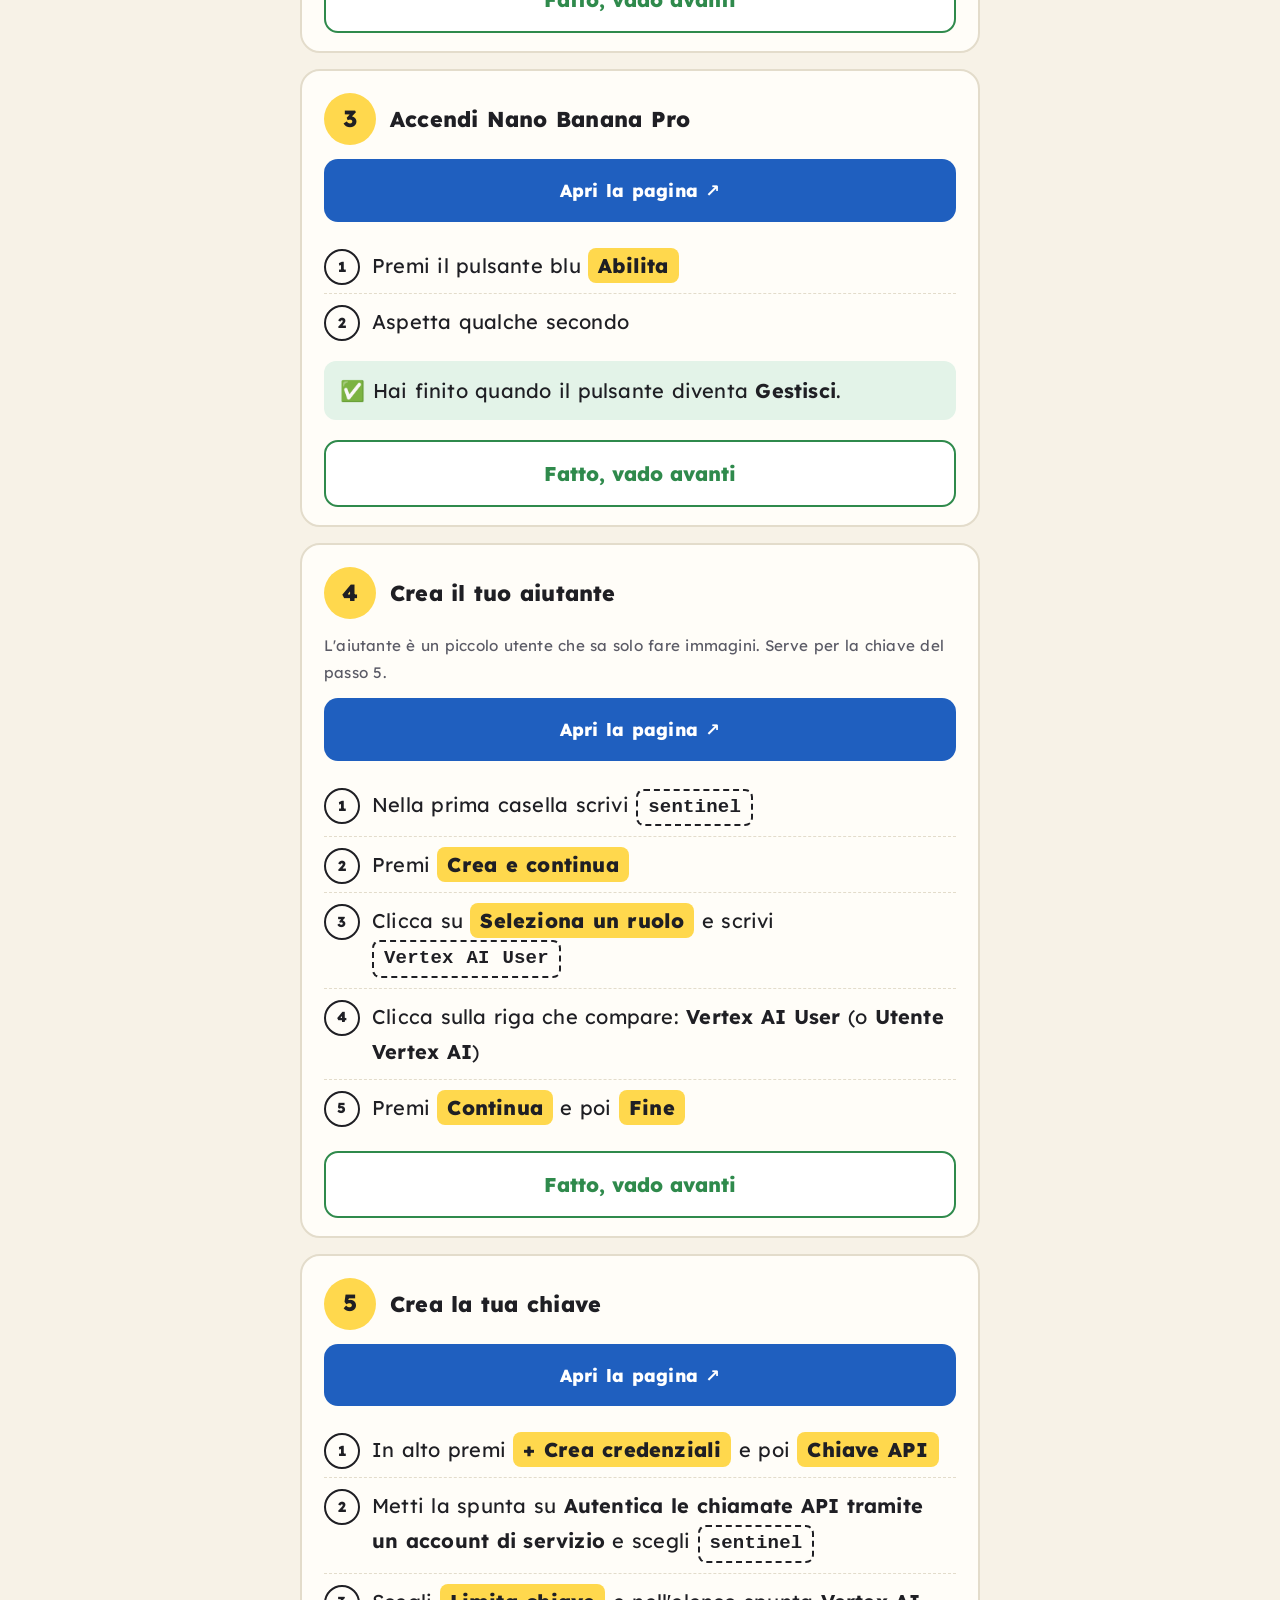
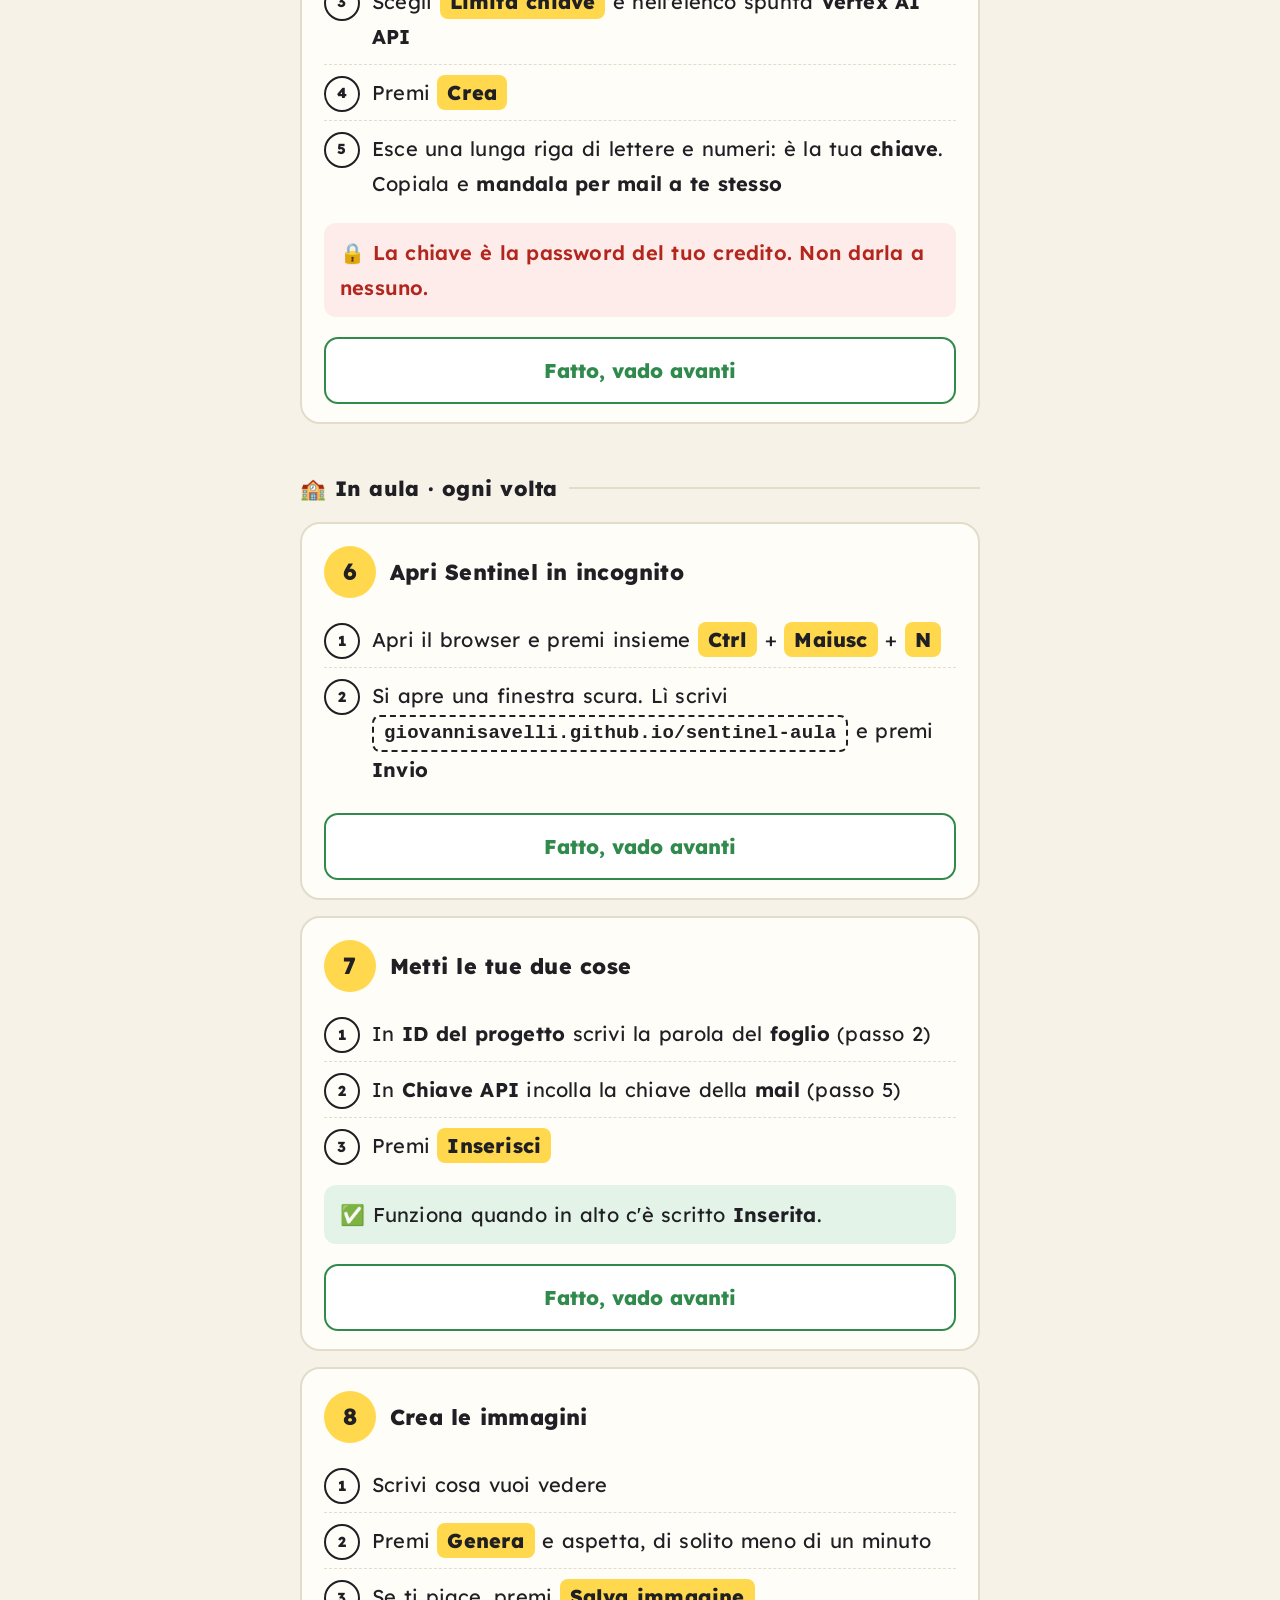
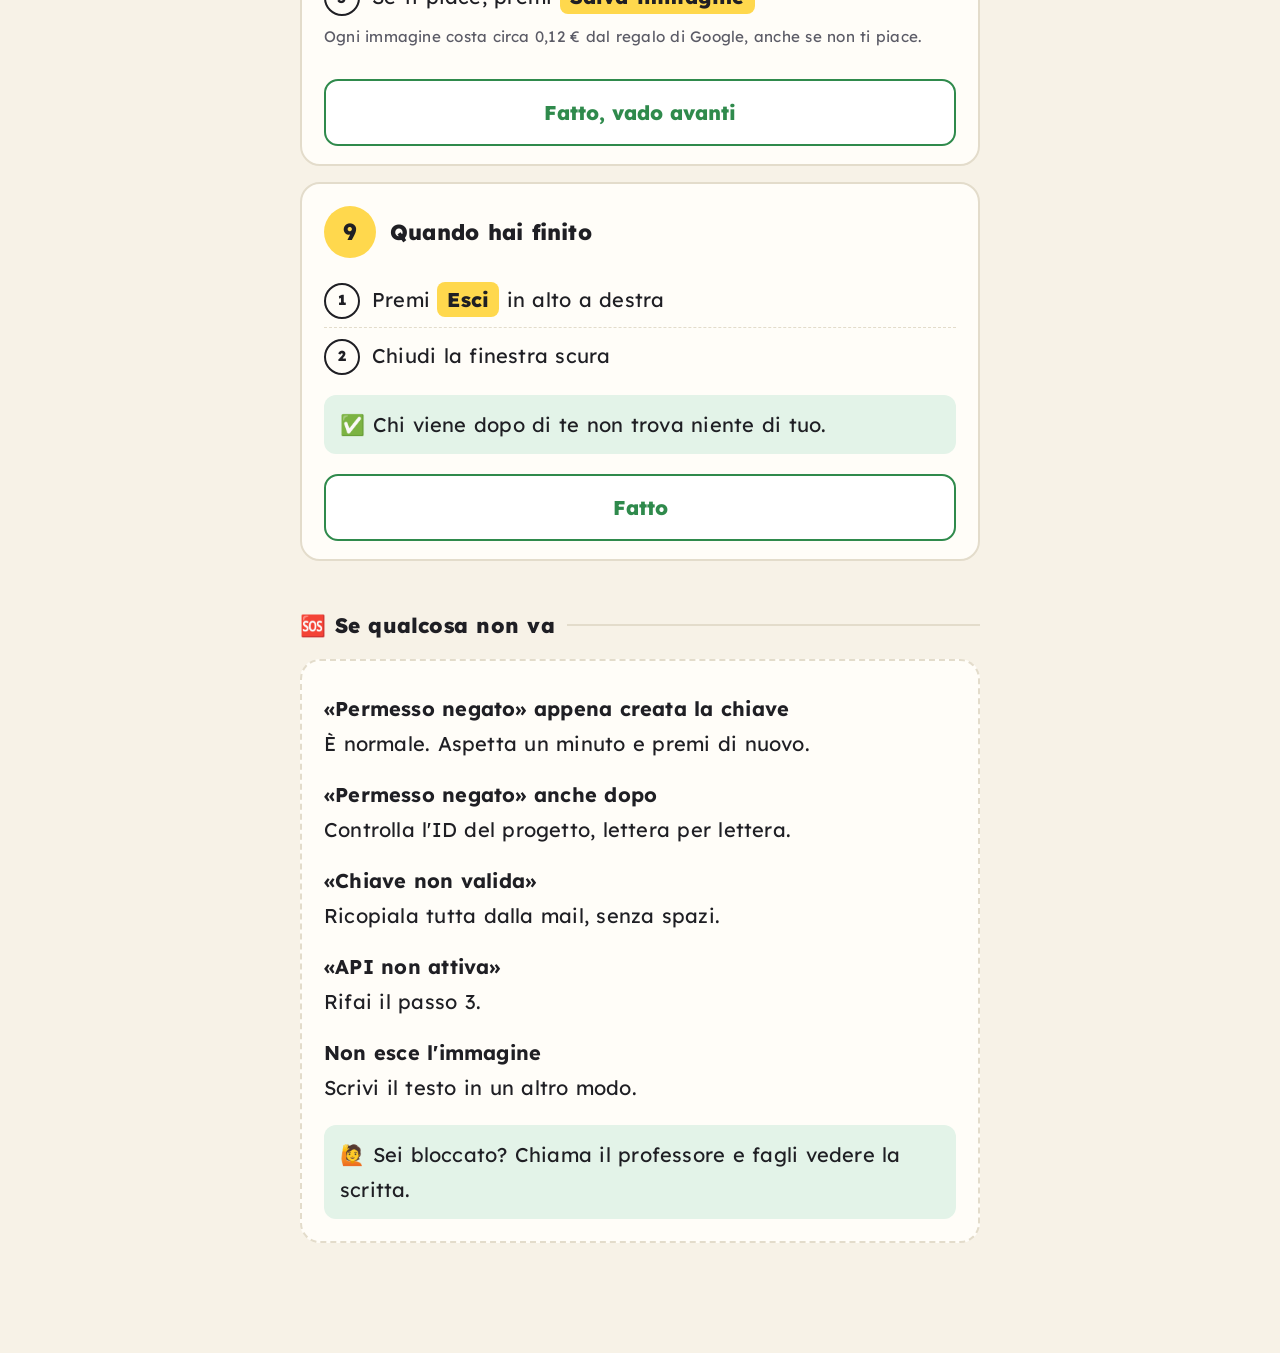
==== commit c9fa41e6: "Guida piu leggibile (dislessia) Co-Authored-By: Claude Opus 5.5 <noreply@anthropic.com>" ====
--- a/guida.html
+++ b/guida.html
@@ -5,144 +5,269 @@
   <meta name="robots" content="noindex,nofollow">
   <meta name="viewport" content="width=device-width, initial-scale=1">
   <title>Guida Sentinel Aula</title>
-  <link rel="stylesheet" href="style.css">
+  <link rel="preconnect" href="https://fonts.googleapis.com">
+  <link rel="preconnect" href="https://fonts.gstatic.com" crossorigin>
+  <link href="https://fonts.googleapis.com/css2?family=Lexend:wght@400;600;800&display=swap" rel="stylesheet">
   <style>
-    body { font-size: 18px; }
-    .g { width: min(100% - 32px, 720px); margin: 32px auto 90px; }
-    .g h1 { font-size: clamp(2rem, 6vw, 2.8rem); margin: 0 0 .3rem; }
-    .g .intro { font-size: 1.15rem; color: #d6d6dc; margin: 0 0 1.6rem; }
-    .g .parte { margin: 2.4rem 0 .8rem; font-size: .8rem; letter-spacing: .14em; text-transform: uppercase; color: var(--accent); }
-    .p { display: grid; grid-template-columns: 54px 1fr; gap: 16px; background: var(--surface); border: 1px solid var(--line);
-         border-radius: 14px; padding: 18px; margin: 12px 0; }
-    .n { width: 54px; height: 54px; border-radius: 50%; background: var(--accent); color: #17150d; display: grid; place-items: center;
-         font-size: 1.5rem; font-weight: 800; }
-    .p h2 { margin: .2rem 0 .5rem; font-size: 1.2rem; }
-    .p p { margin: .45rem 0; }
-    .p ul { margin: .4rem 0; padding-left: 1.2rem; }
-    .p li { margin: .35rem 0; }
-    .b { display: inline-block; padding: 1px 9px; border-radius: 6px; background: #2a2a31; border: 1px solid #44444d; font-weight: 650; color: #fff; white-space: nowrap; }
-    .vai { display: inline-block; margin: .3rem 0; padding: 10px 18px; border-radius: 10px; background: var(--accent); color: #17150d !important;
-           font-weight: 750; text-decoration: none; }
-    .vai:hover { background: #ffda69; }
-    .nota { color: var(--muted); font-size: .95rem; }
-    .att { border-left: 4px solid var(--accent); padding: 6px 14px; margin: .6rem 0; color: #e6e6ea; }
-    code { font-family: var(--mono); background: #202026; padding: 1px 6px; border-radius: 5px; }
-    @media (max-width: 520px) { .p { grid-template-columns: 1fr; } }
+    /* Pensata per chi legge con fatica: carattere Lexend, testo grande, righe corte e ariose,
+       fondo color crema invece del bianco puro, niente corsivo né maiuscolo, una sola azione evidenziata per riga. */
+    :root {
+      --fondo: #f7f2e7; --carta: #fffdf8; --testo: #1f1f24; --tenue: #5b5b66; --riga: #e3dccb;
+      --giallo: #ffd84d; --giallo-scuro: #e0b400; --verde: #2f8a4c; --verde-chiaro: #e3f3e8; --rosso: #b3261e;
+    }
+    * { box-sizing: border-box; }
+    body { margin: 0; background: var(--fondo); color: var(--testo);
+           font: 400 20px/1.75 Lexend, "Segoe UI", system-ui, sans-serif; letter-spacing: .01em; word-spacing: .06em; }
+    a { color: inherit; }
+    :focus-visible { outline: 3px solid #1f5fbf; outline-offset: 3px; }
+    .g { width: min(100% - 28px, 680px); margin: 0 auto 120px; }
+
+    /* Testata con avanzamento */
+    .testa { position: sticky; top: 0; z-index: 5; background: var(--fondo); border-bottom: 2px solid var(--riga); }
+    .testa .dentro { width: min(100% - 28px, 680px); margin: 0 auto; padding: 12px 0; display: flex; align-items: center; gap: 14px; }
+    .testa strong { font-weight: 800; font-size: 1.05rem; white-space: nowrap; }
+    .barra { flex: 1; height: 12px; border-radius: 99px; background: var(--riga); overflow: hidden; }
+    .barra span { display: block; height: 100%; width: 0; background: var(--verde); transition: width .4s; }
+    #conto { font-size: .9rem; color: var(--tenue); white-space: nowrap; }
+
+    h1 { font-size: clamp(2rem, 7vw, 2.7rem); line-height: 1.2; margin: 34px 0 10px; font-weight: 800; }
+    .serve { background: var(--carta); border: 2px solid var(--riga); border-radius: 16px; padding: 14px 20px; margin: 18px 0; }
+    .serve ul { margin: 6px 0 0; padding: 0; list-style: none; }
+    .serve li { padding: 3px 0; }
+    .tranquillo { background: var(--verde-chiaro); border-radius: 16px; padding: 14px 20px; margin: 18px 0; }
+    .tranquillo b { color: var(--verde); }
+
+    .sezione { margin: 46px 0 14px; display: flex; align-items: center; gap: 12px; font-weight: 800; font-size: 1.3rem; }
+    .sezione::after { content: ""; flex: 1; height: 2px; background: var(--riga); }
+
+    /* Un passo */
+    .p { background: var(--carta); border: 2px solid var(--riga); border-radius: 20px; padding: 22px 22px 18px; margin: 16px 0;
+         transition: opacity .3s, border-color .3s; scroll-margin-top: 80px; }
+    .p.ora { border-color: var(--giallo-scuro); box-shadow: 0 0 0 4px #ffd84d55; }
+    .p.fatto { opacity: .55; }
+    .p.fatto .corpo { display: none; }
+    .cima { display: flex; align-items: center; gap: 14px; }
+    .n { flex: none; width: 52px; height: 52px; border-radius: 50%; background: var(--giallo); display: grid; place-items: center;
+         font-size: 1.45rem; font-weight: 800; }
+    .p.fatto .n { background: var(--verde); color: #fff; font-size: 0; }
+    .p.fatto .n::after { content: "✓"; font-size: 1.6rem; }
+    .p h2 { margin: 0; font-size: 1.35rem; line-height: 1.3; font-weight: 800; }
+    .corpo { margin-top: 14px; }
+    .perche { color: var(--tenue); font-size: .95rem; margin: 0 0 12px; }
+
+    .apri { display: flex; align-items: center; justify-content: center; gap: 10px; width: 100%; padding: 16px; margin: 6px 0 16px;
+            border-radius: 14px; background: #1f5fbf; color: #fff !important; text-decoration: none; font-weight: 800; font-size: 1.1rem; }
+    .apri:hover { background: #174a96; }
+
+    ol.az { list-style: none; counter-reset: a; margin: 0; padding: 0; }
+    ol.az li { counter-increment: a; position: relative; padding: 10px 0 10px 48px; border-top: 1px dashed var(--riga); }
+    ol.az li:first-child { border-top: 0; }
+    ol.az li::before { content: counter(a); position: absolute; left: 0; top: 11px; width: 32px; height: 32px; border-radius: 50%;
+                       border: 2px solid var(--testo); display: grid; place-items: center; font-size: .9rem; font-weight: 800; }
+    .t { display: inline-block; padding: 0 10px; border-radius: 8px; background: var(--giallo); font-weight: 800; white-space: nowrap; }
+    .scrivi { display: inline-block; padding: 0 10px; border-radius: 8px; border: 2px dashed var(--testo); font-family: ui-monospace, Consolas, monospace;
+              font-size: .95em; font-weight: 600; }
+    .attenzione { margin: 12px 0 4px; padding: 12px 16px; border-radius: 12px; background: #fdecea; color: var(--rosso); font-weight: 600; }
+    .bene { margin: 12px 0 4px; padding: 12px 16px; border-radius: 12px; background: var(--verde-chiaro); }
+
+    .ok { margin-top: 16px; width: 100%; padding: 14px; border-radius: 14px; border: 2px solid var(--verde); background: #fff; color: var(--verde);
+          font: inherit; font-weight: 800; cursor: pointer; }
+    .ok:hover { background: var(--verde-chiaro); }
+    .p.fatto .ok { display: none; }
+    .riapri { display: none; margin-left: auto; background: none; border: 0; font: inherit; font-size: .9rem; color: var(--tenue); text-decoration: underline; cursor: pointer; }
+    .p.fatto .riapri { display: inline; }
+
+    .aiuto li { padding: 8px 0; }
+    .aiuto b { display: block; }
+    .fine { text-align: center; margin-top: 30px; color: var(--tenue); }
+    @media (max-width: 520px) { body { font-size: 18px; } .p { padding: 18px 16px 14px; } }
   </style>
 </head>
 <body>
+  <div class="testa"><div class="dentro">
+    <strong>Guida Sentinel</strong>
+    <div class="barra" aria-hidden="true"><span id="barra"></span></div>
+    <span id="conto">0 di 9</span>
+  </div></div>
+
   <main class="g">
     <h1>Come si usa Sentinel</h1>
-    <p class="intro">Ti servono: un computer, il tuo indirizzo Gmail con la password, una carta di pagamento e un foglio dove scrivere due cose. Ci vogliono 10 minuti, una volta sola.</p>
-
-    <div class="att"><strong>Non spendi niente.</strong> Google ti regala 300 $ (circa 270 €) da usare in 90 giorni. La carta serve solo a Google per sapere che sei una persona vera. Finiti i 90 giorni non ti addebita niente da solo.</div>
-
-    <p class="parte">A casa · una volta sola</p>
-
-    <div class="p"><div class="n">1</div><div>
-      <h2>Ricevi il regalo di Google</h2>
-      <p><a class="vai" href="https://cloud.google.com/free" target="_blank" rel="noopener">Apri questa pagina</a></p>
+
+    <div class="serve">
+      <strong>Ti servono:</strong>
       <ul>
-        <li>Premi il pulsante <span class="b">Inizia gratuitamente</span>.</li>
-        <li>Entra con la tua Gmail e la tua password.</li>
-        <li>Rispondi alle domande e scrivi i dati della carta.</li>
-        <li>Alla fine vedi una pagina che parla di <strong>300 $</strong> di credito. Fatto.</li>
+        <li>📧 la tua Gmail e la sua password</li>
+        <li>💳 una carta di pagamento</li>
+        <li>📝 un foglio e una penna</li>
+        <li>⏱️ 10 minuti, una volta sola</li>
       </ul>
-    </div></div>
-
-    <div class="p"><div class="n">2</div><div>
-      <h2>Scrivi sul foglio il nome del tuo progetto</h2>
-      <p><a class="vai" href="https://console.cloud.google.com/home/dashboard" target="_blank" rel="noopener">Apri questa pagina</a></p>
-      <ul>
-        <li>Cerca il riquadro <span class="b">Informazioni sul progetto</span>.</li>
-        <li>Dentro c'è la scritta <span class="b">ID progetto</span>. Accanto c'è una parola con dei numeri, per esempio <code>my-first-project-123456</code>.</li>
-        <li><strong>Scrivila sul foglio</strong> uguale, lettera per lettera.</li>
+    </div>
+
+    <div class="tranquillo"><b>Non spendi niente.</b> Google ti regala 300 $ (circa 270 €) per 90 giorni. La carta serve solo a dimostrare che sei una persona vera. Dopo i 90 giorni Google non ti fa pagare niente da solo.</div>
+
+    <div class="sezione">🏠 A casa · una volta sola</div>
+
+    <section class="p" data-p="1">
+      <div class="cima"><div class="n">1</div><h2>Prendi il regalo di Google</h2><button class="riapri" type="button">Riapri</button></div>
+      <div class="corpo">
+        <a class="apri" href="https://cloud.google.com/free" target="_blank" rel="noopener">Apri la pagina ↗</a>
+        <ol class="az">
+          <li>Premi <span class="t">Inizia gratuitamente</span></li>
+          <li>Entra con la tua <b>Gmail</b> e la tua <b>password</b></li>
+          <li>Rispondi alle domande e scrivi i dati della <b>carta</b></li>
+        </ol>
+        <div class="bene">✅ Hai finito quando vedi scritto <b>300 $</b> di credito.</div>
+        <button class="ok" type="button">Fatto, vado avanti</button>
+      </div>
+    </section>
+
+    <section class="p" data-p="2">
+      <div class="cima"><div class="n">2</div><h2>Copia il nome del progetto</h2><button class="riapri" type="button">Riapri</button></div>
+      <div class="corpo">
+        <a class="apri" href="https://console.cloud.google.com/home/dashboard" target="_blank" rel="noopener">Apri la pagina ↗</a>
+        <ol class="az">
+          <li>Cerca il riquadro <span class="t">Informazioni sul progetto</span></li>
+          <li>Guarda la riga <b>ID progetto</b>. C'è una parola con numeri, per esempio <span class="scrivi">my-first-project-123456</span></li>
+          <li><b>Scrivila sul foglio</b>, lettera per lettera</li>
+        </ol>
+        <button class="ok" type="button">Fatto, vado avanti</button>
+      </div>
+    </section>
+
+    <section class="p" data-p="3">
+      <div class="cima"><div class="n">3</div><h2>Accendi Nano Banana Pro</h2><button class="riapri" type="button">Riapri</button></div>
+      <div class="corpo">
+        <a class="apri" href="https://console.cloud.google.com/apis/library/aiplatform.googleapis.com" target="_blank" rel="noopener">Apri la pagina ↗</a>
+        <ol class="az">
+          <li>Premi il pulsante blu <span class="t">Abilita</span></li>
+          <li>Aspetta qualche secondo</li>
+        </ol>
+        <div class="bene">✅ Hai finito quando il pulsante diventa <b>Gestisci</b>.</div>
+        <button class="ok" type="button">Fatto, vado avanti</button>
+      </div>
+    </section>
+
+    <section class="p" data-p="4">
+      <div class="cima"><div class="n">4</div><h2>Crea il tuo aiutante</h2><button class="riapri" type="button">Riapri</button></div>
+      <div class="corpo">
+        <p class="perche">L'aiutante è un piccolo utente che sa solo fare immagini. Serve per la chiave del passo 5.</p>
+        <a class="apri" href="https://console.cloud.google.com/iam-admin/serviceaccounts/create" target="_blank" rel="noopener">Apri la pagina ↗</a>
+        <ol class="az">
+          <li>Nella prima casella scrivi <span class="scrivi">sentinel</span></li>
+          <li>Premi <span class="t">Crea e continua</span></li>
+          <li>Clicca su <span class="t">Seleziona un ruolo</span> e scrivi <span class="scrivi">Vertex AI User</span></li>
+          <li>Clicca sulla riga che compare: <b>Vertex AI User</b> (o <b>Utente Vertex AI</b>)</li>
+          <li>Premi <span class="t">Continua</span> e poi <span class="t">Fine</span></li>
+        </ol>
+        <button class="ok" type="button">Fatto, vado avanti</button>
+      </div>
+    </section>
+
+    <section class="p" data-p="5">
+      <div class="cima"><div class="n">5</div><h2>Crea la tua chiave</h2><button class="riapri" type="button">Riapri</button></div>
+      <div class="corpo">
+        <a class="apri" href="https://console.cloud.google.com/apis/credentials" target="_blank" rel="noopener">Apri la pagina ↗</a>
+        <ol class="az">
+          <li>In alto premi <span class="t">+ Crea credenziali</span> e poi <span class="t">Chiave API</span></li>
+          <li>Metti la spunta su <b>Autentica le chiamate API tramite un account di servizio</b> e scegli <span class="scrivi">sentinel</span></li>
+          <li>Scegli <span class="t">Limita chiave</span> e nell'elenco spunta <b>Vertex AI API</b></li>
+          <li>Premi <span class="t">Crea</span></li>
+          <li>Esce una lunga riga di lettere e numeri: è la tua <b>chiave</b>. Copiala e <b>mandala per mail a te stesso</b></li>
+        </ol>
+        <div class="attenzione">🔒 La chiave è la password del tuo credito. Non darla a nessuno.</div>
+        <button class="ok" type="button">Fatto, vado avanti</button>
+      </div>
+    </section>
+
+    <div class="sezione">🏫 In aula · ogni volta</div>
+
+    <section class="p" data-p="6">
+      <div class="cima"><div class="n">6</div><h2>Apri Sentinel in incognito</h2><button class="riapri" type="button">Riapri</button></div>
+      <div class="corpo">
+        <ol class="az">
+          <li>Apri il browser e premi insieme <span class="t">Ctrl</span> + <span class="t">Maiusc</span> + <span class="t">N</span></li>
+          <li>Si apre una finestra scura. Lì scrivi <span class="scrivi">giovannisavelli.github.io/sentinel-aula</span> e premi <b>Invio</b></li>
+        </ol>
+        <button class="ok" type="button">Fatto, vado avanti</button>
+      </div>
+    </section>
+
+    <section class="p" data-p="7">
+      <div class="cima"><div class="n">7</div><h2>Metti le tue due cose</h2><button class="riapri" type="button">Riapri</button></div>
+      <div class="corpo">
+        <ol class="az">
+          <li>In <b>ID del progetto</b> scrivi la parola del <b>foglio</b> (passo 2)</li>
+          <li>In <b>Chiave API</b> incolla la chiave della <b>mail</b> (passo 5)</li>
+          <li>Premi <span class="t">Inserisci</span></li>
+        </ol>
+        <div class="bene">✅ Funziona quando in alto c'è scritto <b>Inserita</b>.</div>
+        <button class="ok" type="button">Fatto, vado avanti</button>
+      </div>
+    </section>
+
+    <section class="p" data-p="8">
+      <div class="cima"><div class="n">8</div><h2>Crea le immagini</h2><button class="riapri" type="button">Riapri</button></div>
+      <div class="corpo">
+        <ol class="az">
+          <li>Scrivi cosa vuoi vedere</li>
+          <li>Premi <span class="t">Genera</span> e aspetta, di solito meno di un minuto</li>
+          <li>Se ti piace, premi <span class="t">Salva immagine</span></li>
+        </ol>
+        <p class="perche">Ogni immagine costa circa 0,12 € dal regalo di Google, anche se non ti piace.</p>
+        <button class="ok" type="button">Fatto, vado avanti</button>
+      </div>
+    </section>
+
+    <section class="p" data-p="9">
+      <div class="cima"><div class="n">9</div><h2>Quando hai finito</h2><button class="riapri" type="button">Riapri</button></div>
+      <div class="corpo">
+        <ol class="az">
+          <li>Premi <span class="t">Esci</span> in alto a destra</li>
+          <li>Chiudi la finestra scura</li>
+        </ol>
+        <div class="bene">✅ Chi viene dopo di te non trova niente di tuo.</div>
+        <button class="ok" type="button">Fatto</button>
+      </div>
+    </section>
+
+    <div class="sezione">🆘 Se qualcosa non va</div>
+    <section class="p" style="border-style:dashed">
+      <ul class="aiuto" style="list-style:none;margin:0;padding:0">
+        <li><b>«Permesso negato» appena creata la chiave</b>È normale. Aspetta un minuto e premi di nuovo.</li>
+        <li><b>«Permesso negato» anche dopo</b>Controlla l'ID del progetto, lettera per lettera.</li>
+        <li><b>«Chiave non valida»</b>Ricopiala tutta dalla mail, senza spazi.</li>
+        <li><b>«API non attiva»</b>Rifai il passo 3.</li>
+        <li><b>Non esce l'immagine</b>Scrivi il testo in un altro modo.</li>
       </ul>
-    </div></div>
-
-    <div class="p"><div class="n">3</div><div>
-      <h2>Accendi Nano Banana Pro</h2>
-      <p><a class="vai" href="https://console.cloud.google.com/apis/library/aiplatform.googleapis.com" target="_blank" rel="noopener">Apri questa pagina</a></p>
-      <ul>
-        <li>Premi il pulsante blu <span class="b">Abilita</span>.</li>
-        <li>Aspetta qualche secondo. Quando il pulsante diventa <span class="b">Gestisci</span>, hai finito.</li>
-      </ul>
-      <p class="nota">Se il pulsante dice già <span class="b">Gestisci</span>, è già acceso: vai avanti.</p>
-    </div></div>
-
-    <div class="p"><div class="n">4</div><div>
-      <h2>Crea il tuo «aiutante»</h2>
-      <p class="nota">È un piccolo utente che può solo creare immagini. Serve alla chiave del passo 5.</p>
-      <p><a class="vai" href="https://console.cloud.google.com/iam-admin/serviceaccounts/create" target="_blank" rel="noopener">Apri questa pagina</a></p>
-      <ul>
-        <li>Nella prima casella scrivi <code>sentinel</code>.</li>
-        <li>Premi <span class="b">Crea e continua</span>.</li>
-        <li>Clicca sulla casella <span class="b">Seleziona un ruolo</span> e scrivi <code>Vertex AI User</code>. Clicca sulla riga che compare (può chiamarsi <em>Vertex AI User</em> o <em>Utente Vertex AI</em>).</li>
-        <li>Premi <span class="b">Continua</span> e poi <span class="b">Fine</span>.</li>
-      </ul>
-    </div></div>
-
-    <div class="p"><div class="n">5</div><div>
-      <h2>Crea la tua chiave</h2>
-      <p><a class="vai" href="https://console.cloud.google.com/apis/credentials" target="_blank" rel="noopener">Apri questa pagina</a></p>
-      <ul>
-        <li>In alto premi <span class="b">+ Crea credenziali</span> e poi <span class="b">Chiave API</span>.</li>
-        <li>Metti la spunta su <span class="b">Autentica le chiamate API tramite un account di servizio</span> e scegli <code>sentinel</code>.</li>
-        <li>Dove parla di limitazioni scegli <span class="b">Limita chiave</span> e nell'elenco spunta <span class="b">Vertex AI API</span>.</li>
-        <li>Premi <span class="b">Crea</span>. Compare una lunga riga di lettere e numeri: è la tua chiave.</li>
-        <li>Premi l'icona per copiarla e <strong>incollala in una mail a te stesso</strong>, così in aula la ritrovi.</li>
-      </ul>
-      <div class="att">La chiave è come la password del tuo credito: non darla a nessuno.</div>
-    </div></div>
-
-    <p class="parte">In aula · ogni volta</p>
-
-    <div class="p"><div class="n">6</div><div>
-      <h2>Apri Sentinel in incognito</h2>
-      <ul>
-        <li>Apri il browser e premi insieme i tasti <span class="b">Ctrl</span> <span class="b">Maiusc</span> <span class="b">N</span>. Si apre una finestra scura: è la finestra in incognito.</li>
-        <li>Lì dentro scrivi l'indirizzo <code>giovannisavelli.github.io/sentinel-aula</code> e premi Invio.</li>
-      </ul>
-    </div></div>
-
-    <div class="p"><div class="n">7</div><div>
-      <h2>Metti le tue due cose</h2>
-      <ul>
-        <li>Nella casella <span class="b">ID del progetto</span> scrivi la parola del foglio (passo 2).</li>
-        <li>Nella casella <span class="b">Chiave API</span> incolla la chiave dalla tua mail (passo 5).</li>
-        <li>Premi <span class="b">Inserisci</span>. Se è tutto giusto, in alto compare <span class="b">Inserita</span>.</li>
-      </ul>
-    </div></div>
-
-    <div class="p"><div class="n">8</div><div>
-      <h2>Crea le immagini</h2>
-      <ul>
-        <li>Scrivi cosa vuoi vedere e premi <span class="b">Genera</span>. Aspetta: di solito ci vuole meno di un minuto.</li>
-        <li>Ogni immagine costa circa 0,12 € dal regalo di Google, anche se non ti piace.</li>
-        <li>Per tenerla premi <span class="b">Salva immagine</span>.</li>
-      </ul>
-    </div></div>
-
-    <div class="p"><div class="n">9</div><div>
-      <h2>Quando hai finito</h2>
-      <ul>
-        <li>Premi <span class="b">Esci</span> in alto a destra.</li>
-        <li>Chiudi la finestra in incognito. Fine: chi viene dopo non trova niente di tuo.</li>
-      </ul>
-    </div></div>
-
-    <p class="parte">Se qualcosa non va</p>
-
-    <div class="p"><div class="n">?</div><div>
-      <ul>
-        <li><strong>«Permesso negato» appena creata la chiave</strong>: è normale. Aspetta un minuto e premi di nuovo.</li>
-        <li><strong>«Permesso negato» anche dopo</strong>: controlla di aver scritto l'ID del progetto giusto, lettera per lettera.</li>
-        <li><strong>«Chiave non valida»</strong>: ricopiala tutta dalla mail, senza spazi in più.</li>
-        <li><strong>«API non attiva»</strong>: rifai il passo 3.</li>
-        <li><strong>Non esce l'immagine</strong>: Google ha bloccato il testo. Scrivilo in un altro modo.</li>
-      </ul>
-      <p class="nota">Se sei bloccato, chiama il professore e fagli vedere la scritta rossa.</p>
-    </div></div>
+      <div class="bene">🙋 Sei bloccato? Chiama il professore e fagli vedere la scritta.</div>
+    </section>
   </main>
+
+  <script>
+    // Avanzamento: «Fatto» chiude il passo e porta l'occhio al successivo. Si ricorda solo su questo browser.
+    (() => {
+      const passi = [...document.querySelectorAll(".p[data-p]")];
+      let fatti = new Set();
+      try { fatti = new Set(JSON.parse(localStorage.getItem("guida-sentinel") || "[]")); } catch {}
+      function aggiorna(scorri) {
+        let ora = null;
+        for (const p of passi) {
+          const f = fatti.has(p.dataset.p);
+          p.classList.toggle("fatto", f);
+          p.classList.remove("ora");
+          if (!f && !ora) ora = p;
+        }
+        if (ora) { ora.classList.add("ora"); if (scorri) ora.scrollIntoView({ behavior: "smooth", block: "start" }); }
+        document.getElementById("barra").style.width = (fatti.size / passi.length * 100) + "%";
+        document.getElementById("conto").textContent = fatti.size + " di " + passi.length;
+        try { localStorage.setItem("guida-sentinel", JSON.stringify([...fatti])); } catch {}
+      }
+      for (const p of passi) {
+        p.querySelector(".ok").onclick = () => { fatti.add(p.dataset.p); aggiorna(true); };
+        p.querySelector(".riapri").onclick = () => { fatti.delete(p.dataset.p); aggiorna(false); };
+      }
+      aggiorna(false);
+    })();
+  </script>
 </body>
 </html>
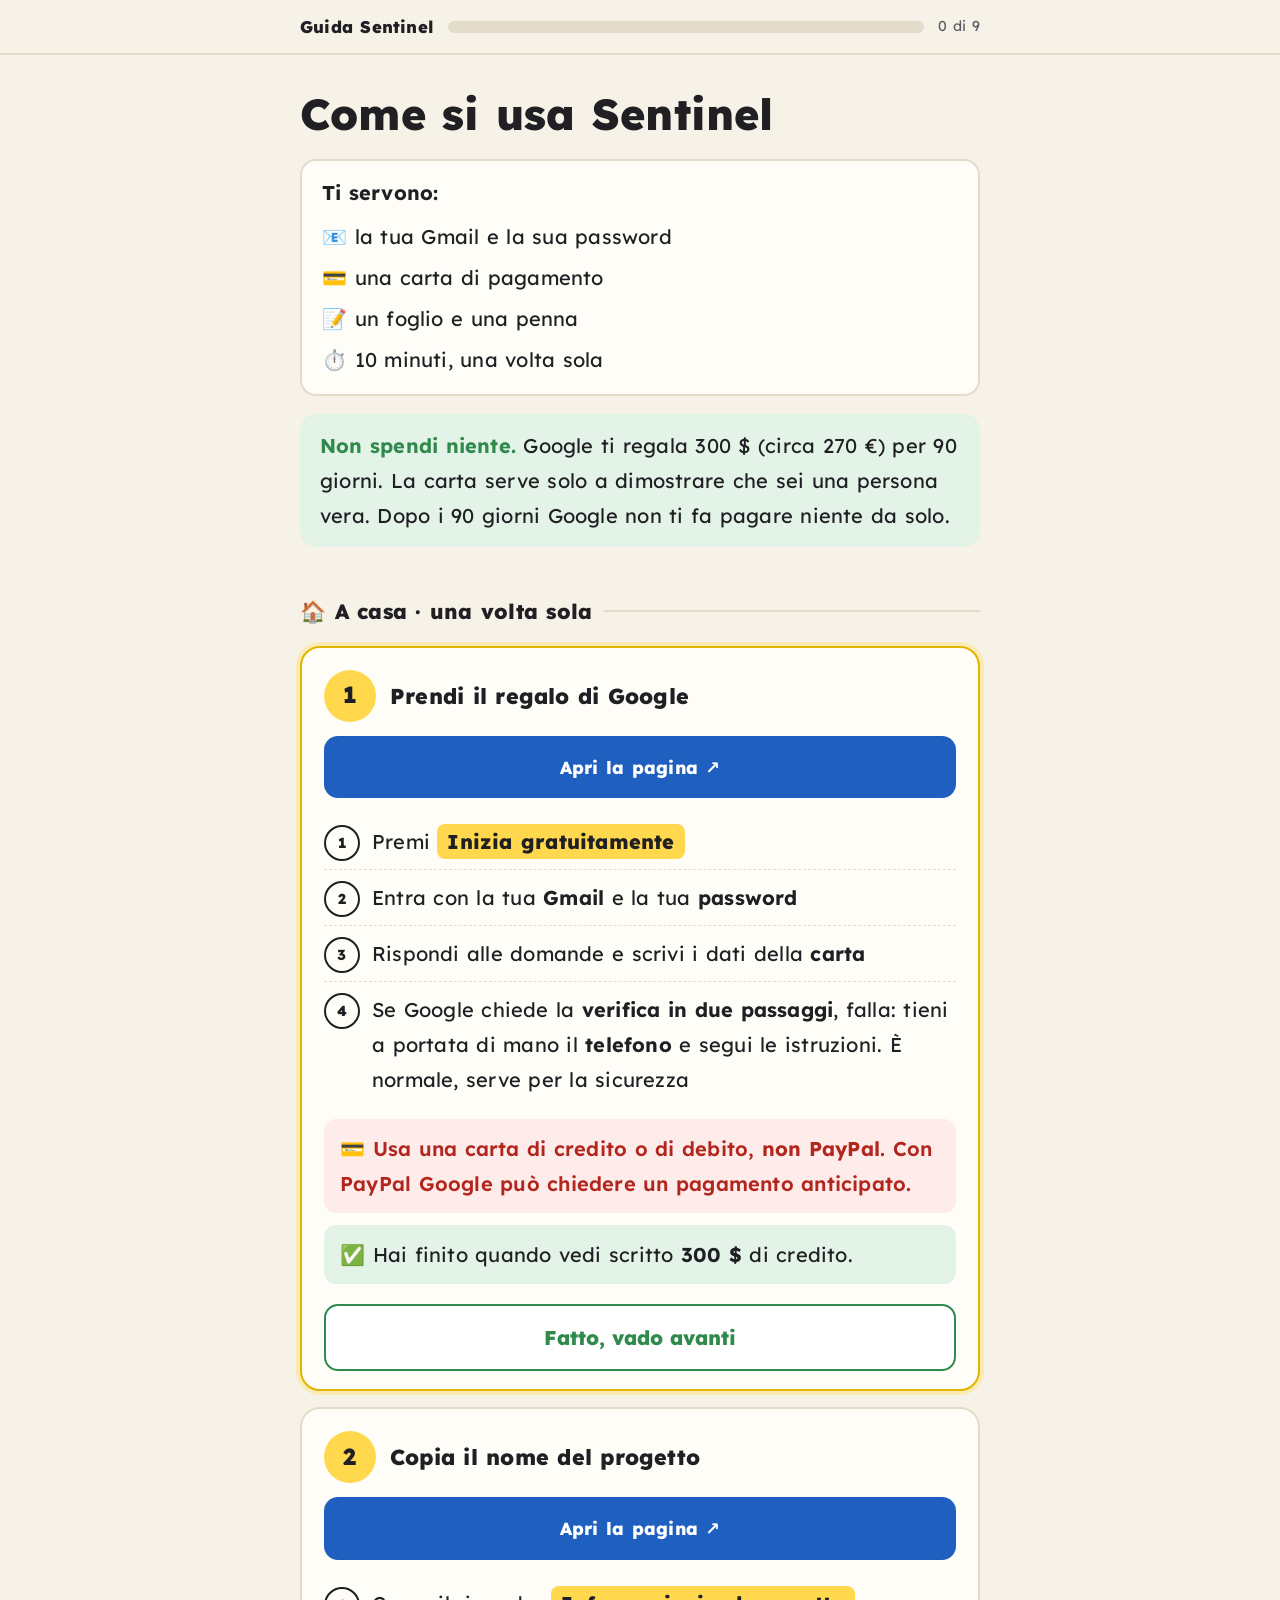
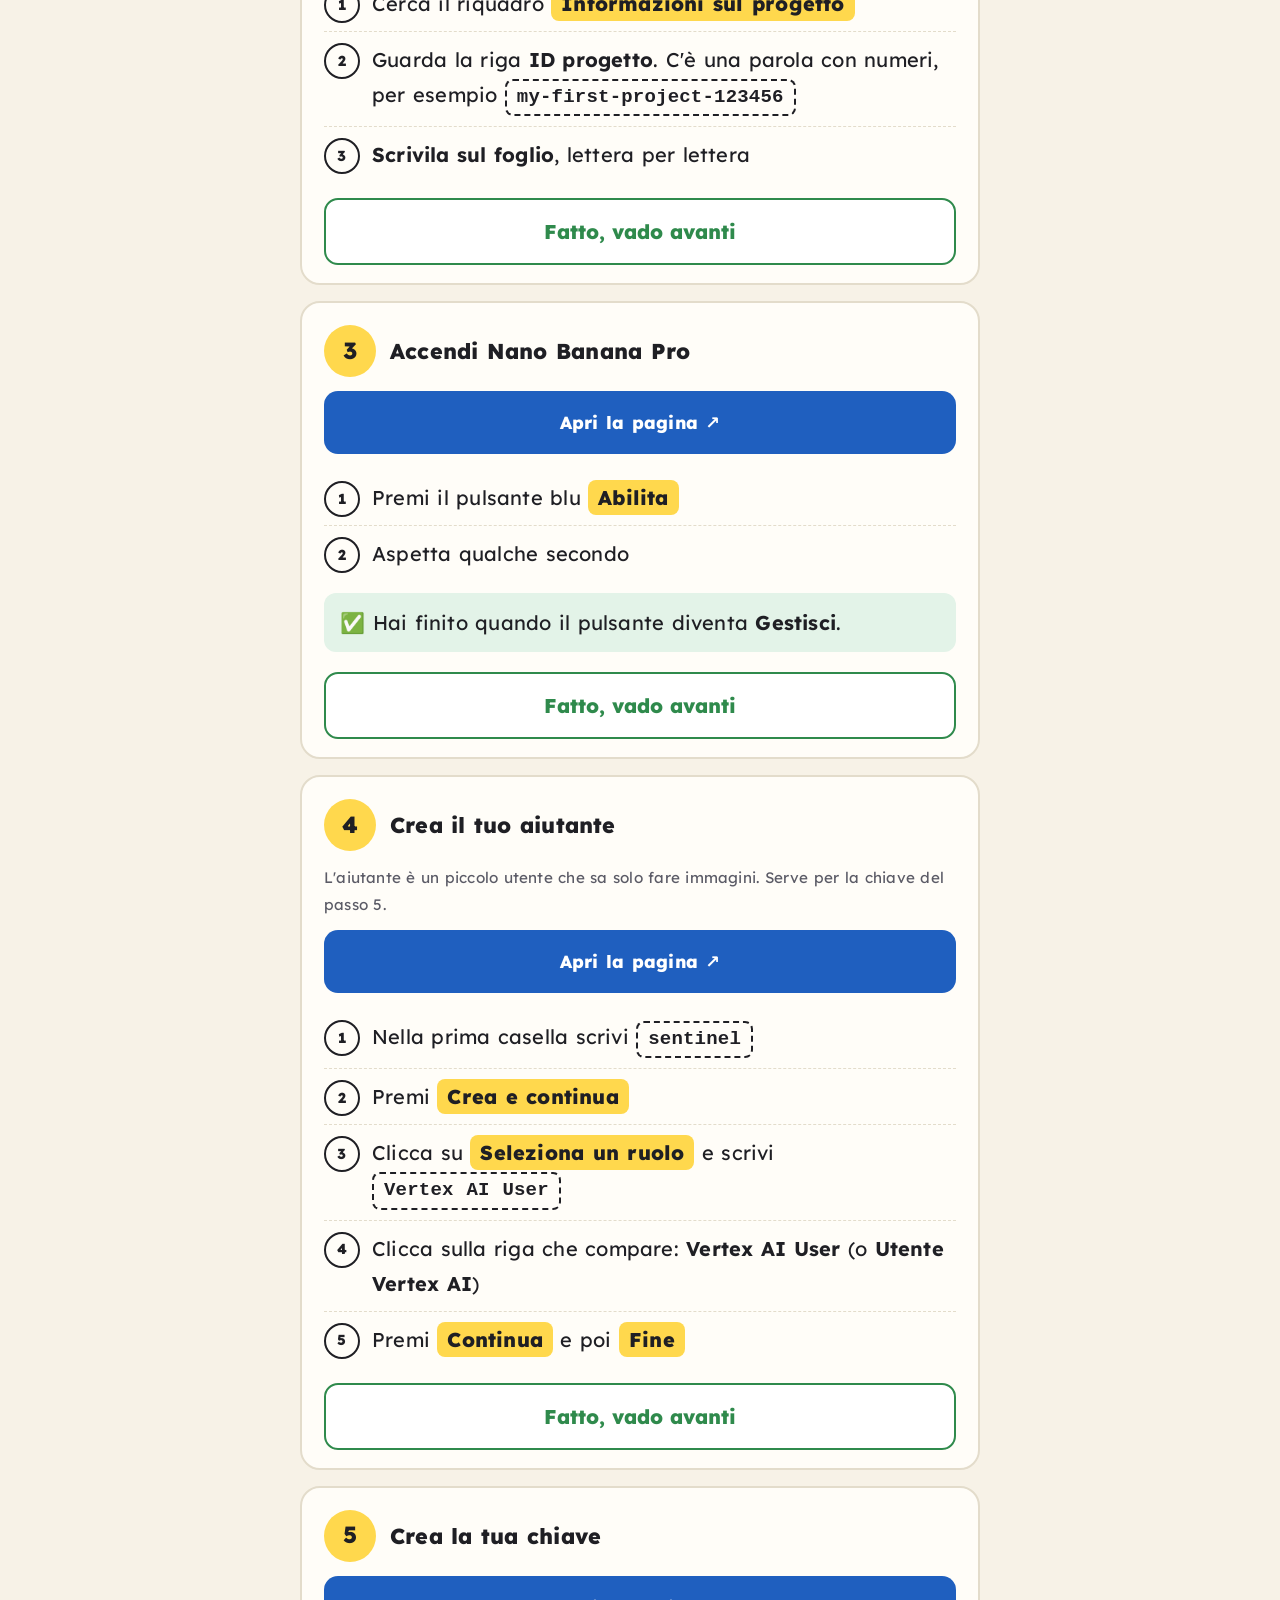
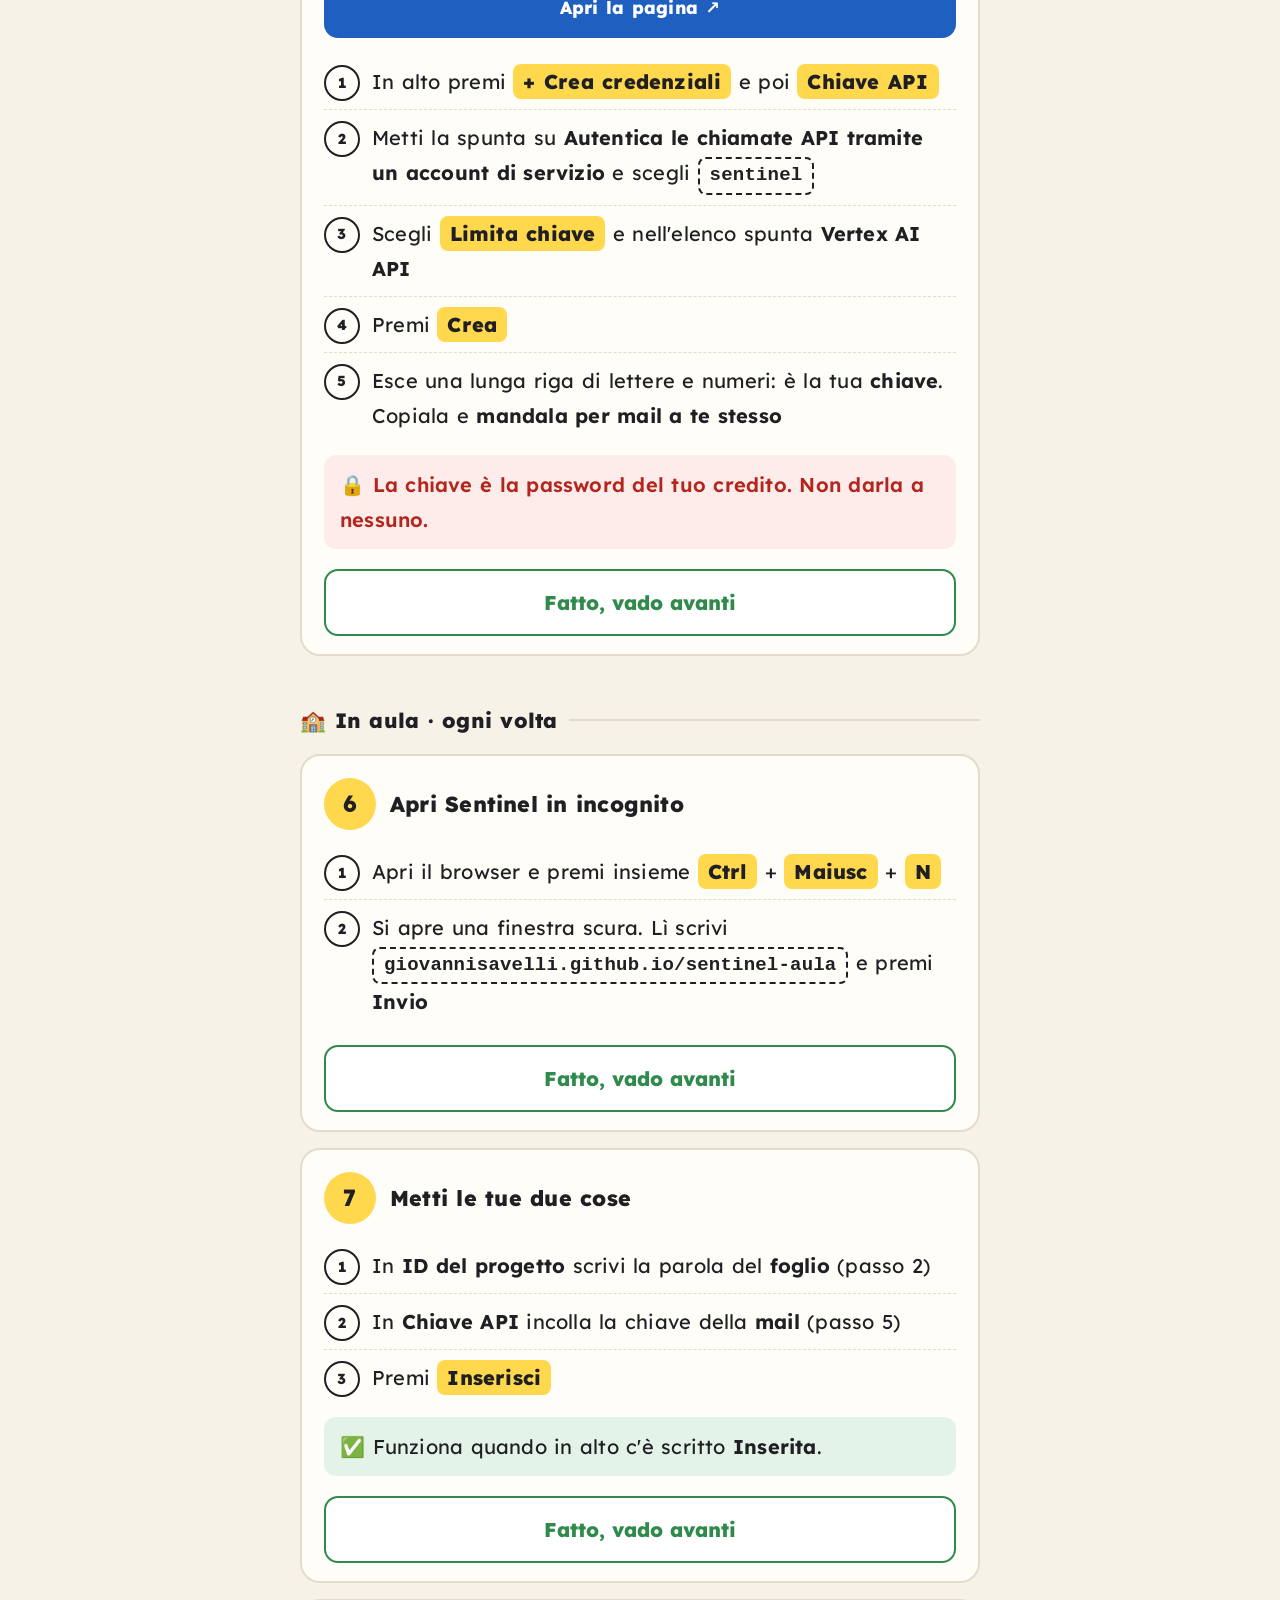
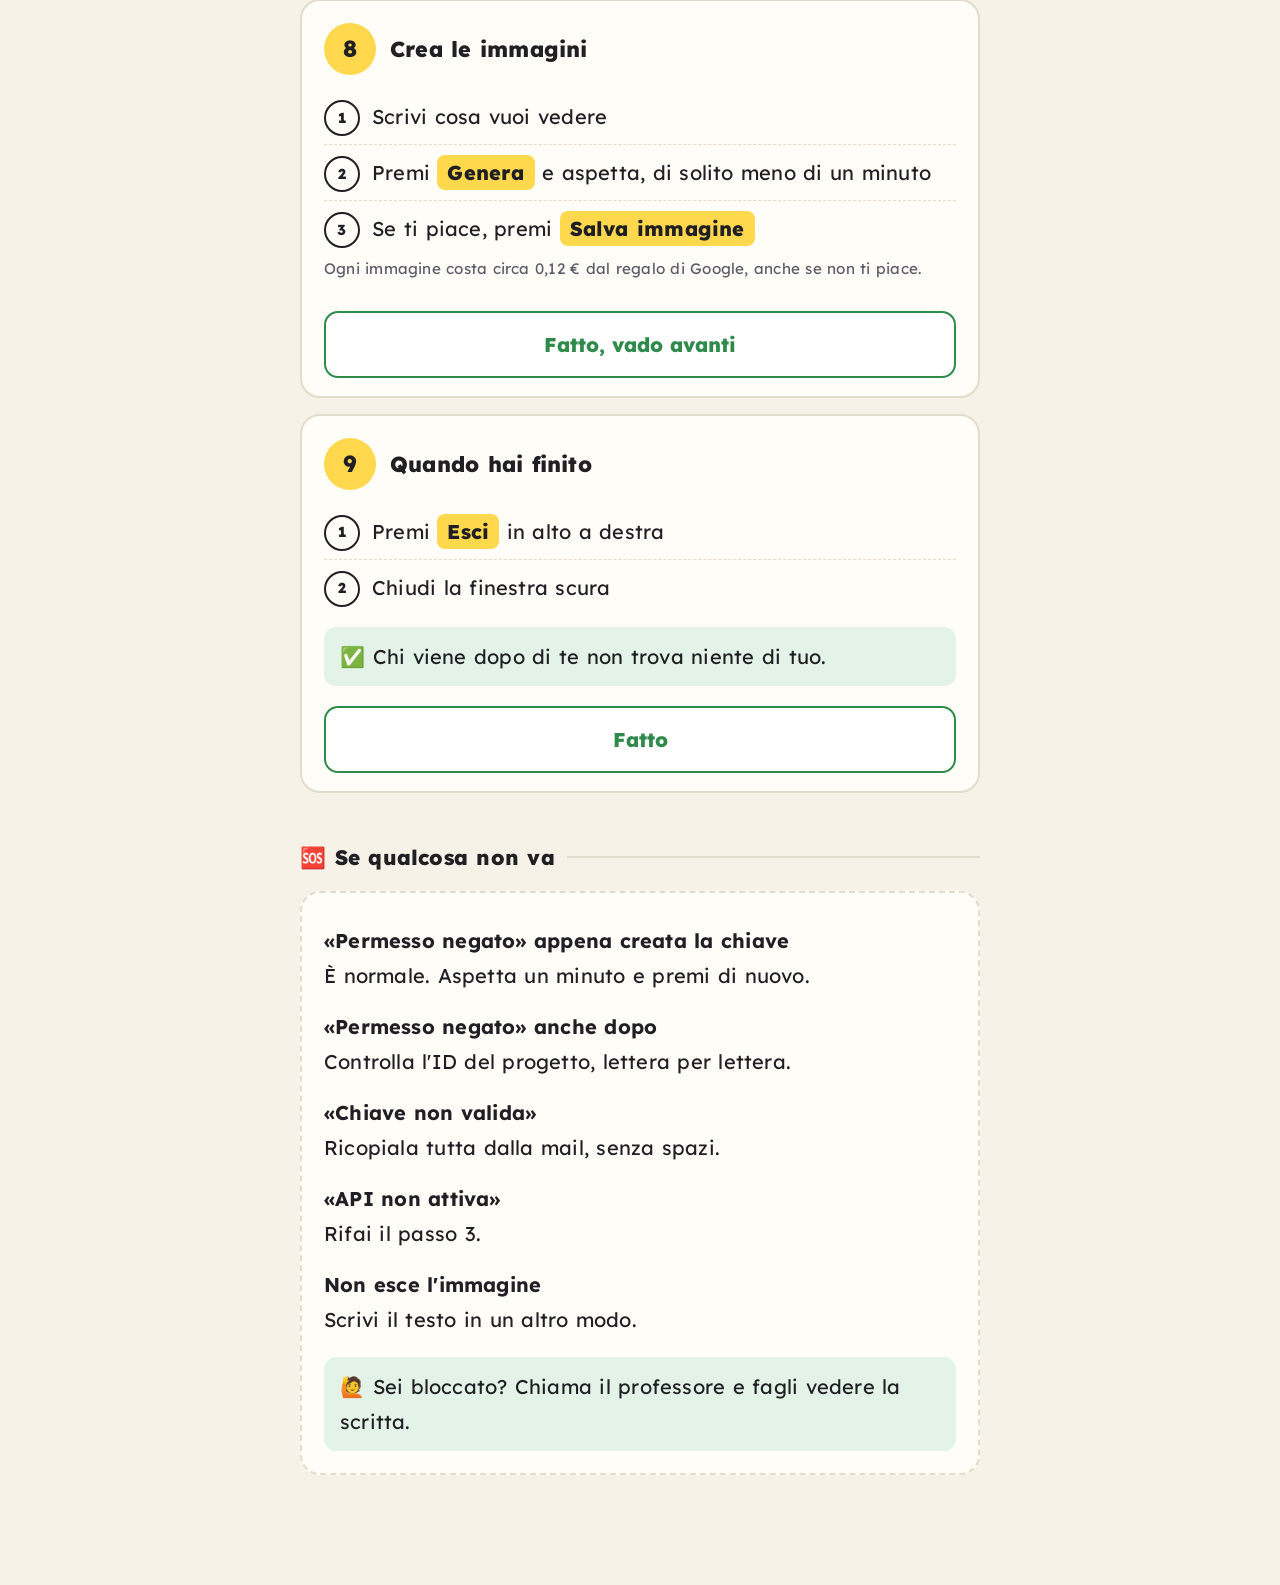
==== commit 2695fe99: "Guida: niente PayPal, verifica in due passaggi Co-Authored-By: Claude Opus 5.5 <noreply@anthropic.co" ====
--- a/guida.html
+++ b/guida.html
@@ -115,7 +115,9 @@
           <li>Premi <span class="t">Inizia gratuitamente</span></li>
           <li>Entra con la tua <b>Gmail</b> e la tua <b>password</b></li>
           <li>Rispondi alle domande e scrivi i dati della <b>carta</b></li>
-        </ol>
+          <li>Se Google chiede la <b>verifica in due passaggi</b>, falla: tieni a portata di mano il <b>telefono</b> e segui le istruzioni. È normale, serve per la sicurezza</li>
+        </ol>
+        <div class="attenzione">💳 Usa una carta di credito o di debito, <b>non PayPal</b>. Con PayPal Google può chiedere un pagamento anticipato.</div>
         <div class="bene">✅ Hai finito quando vedi scritto <b>300 $</b> di credito.</div>
         <button class="ok" type="button">Fatto, vado avanti</button>
       </div>
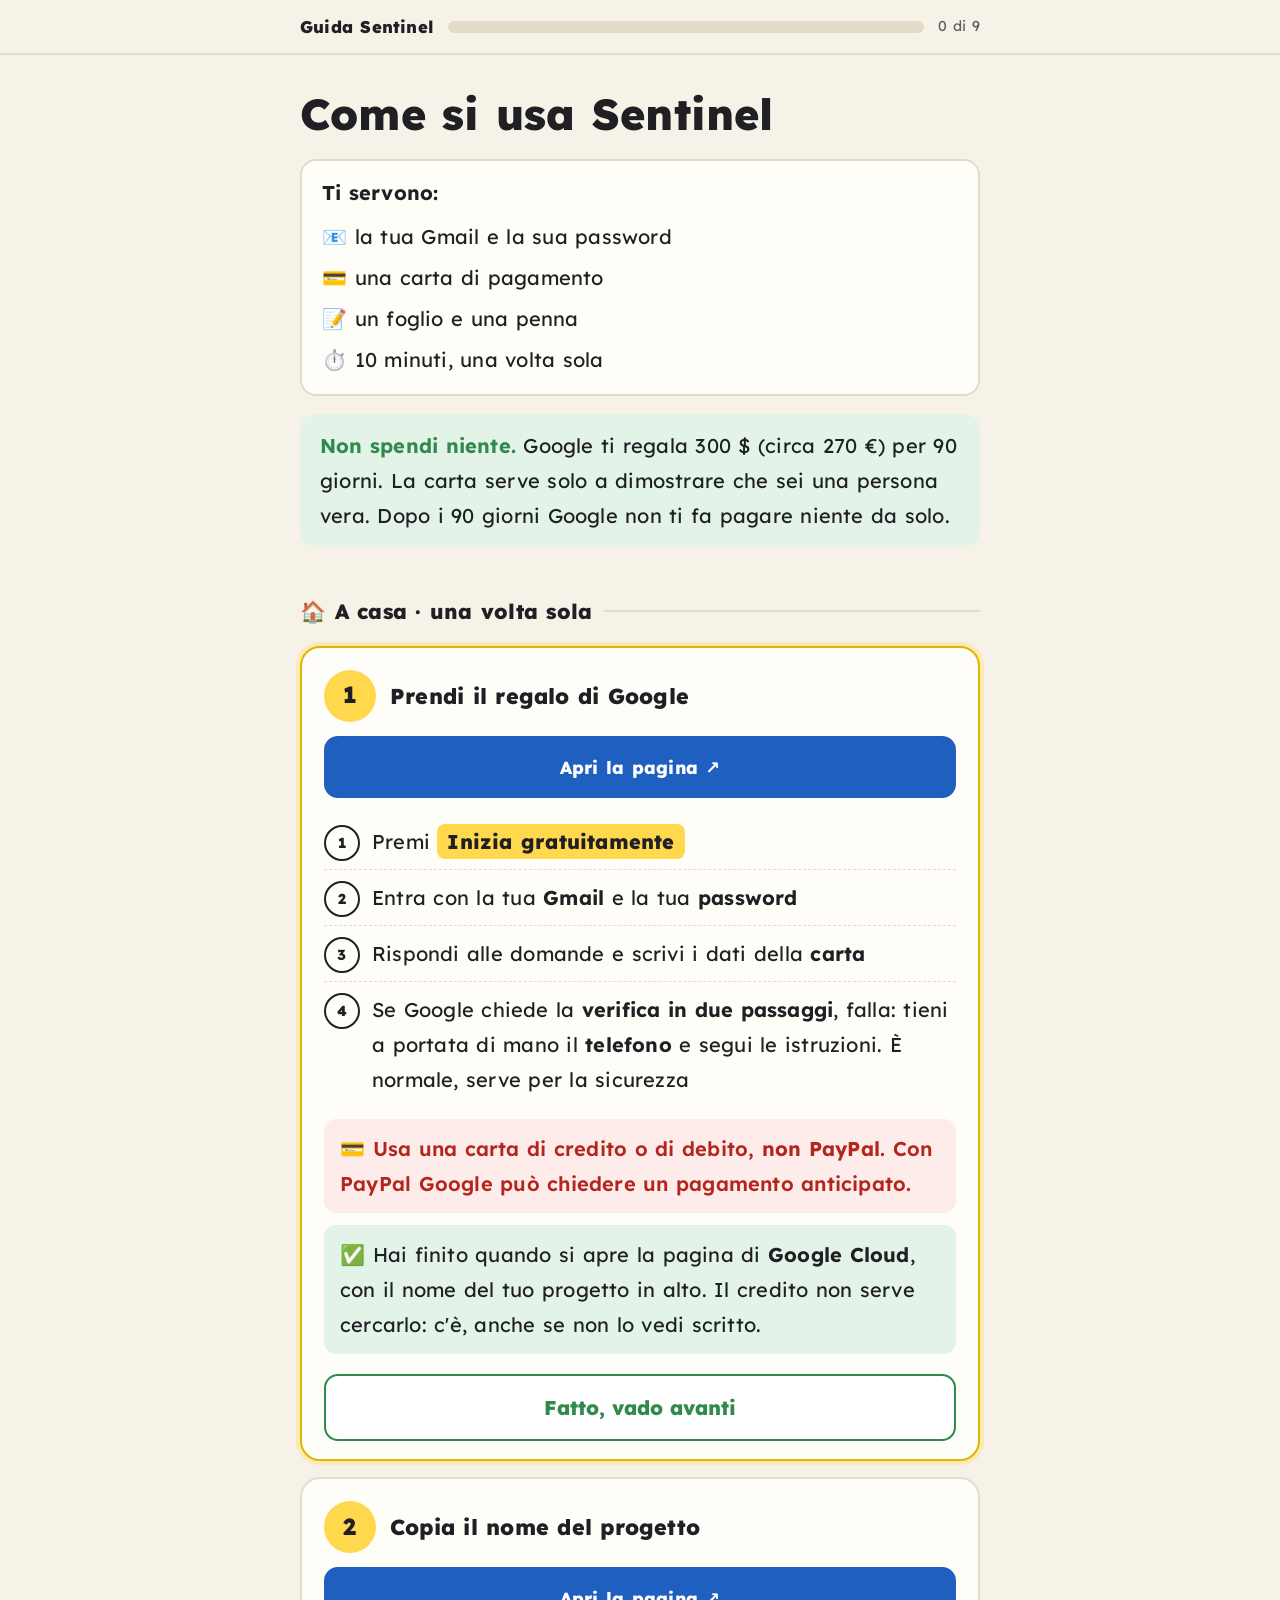
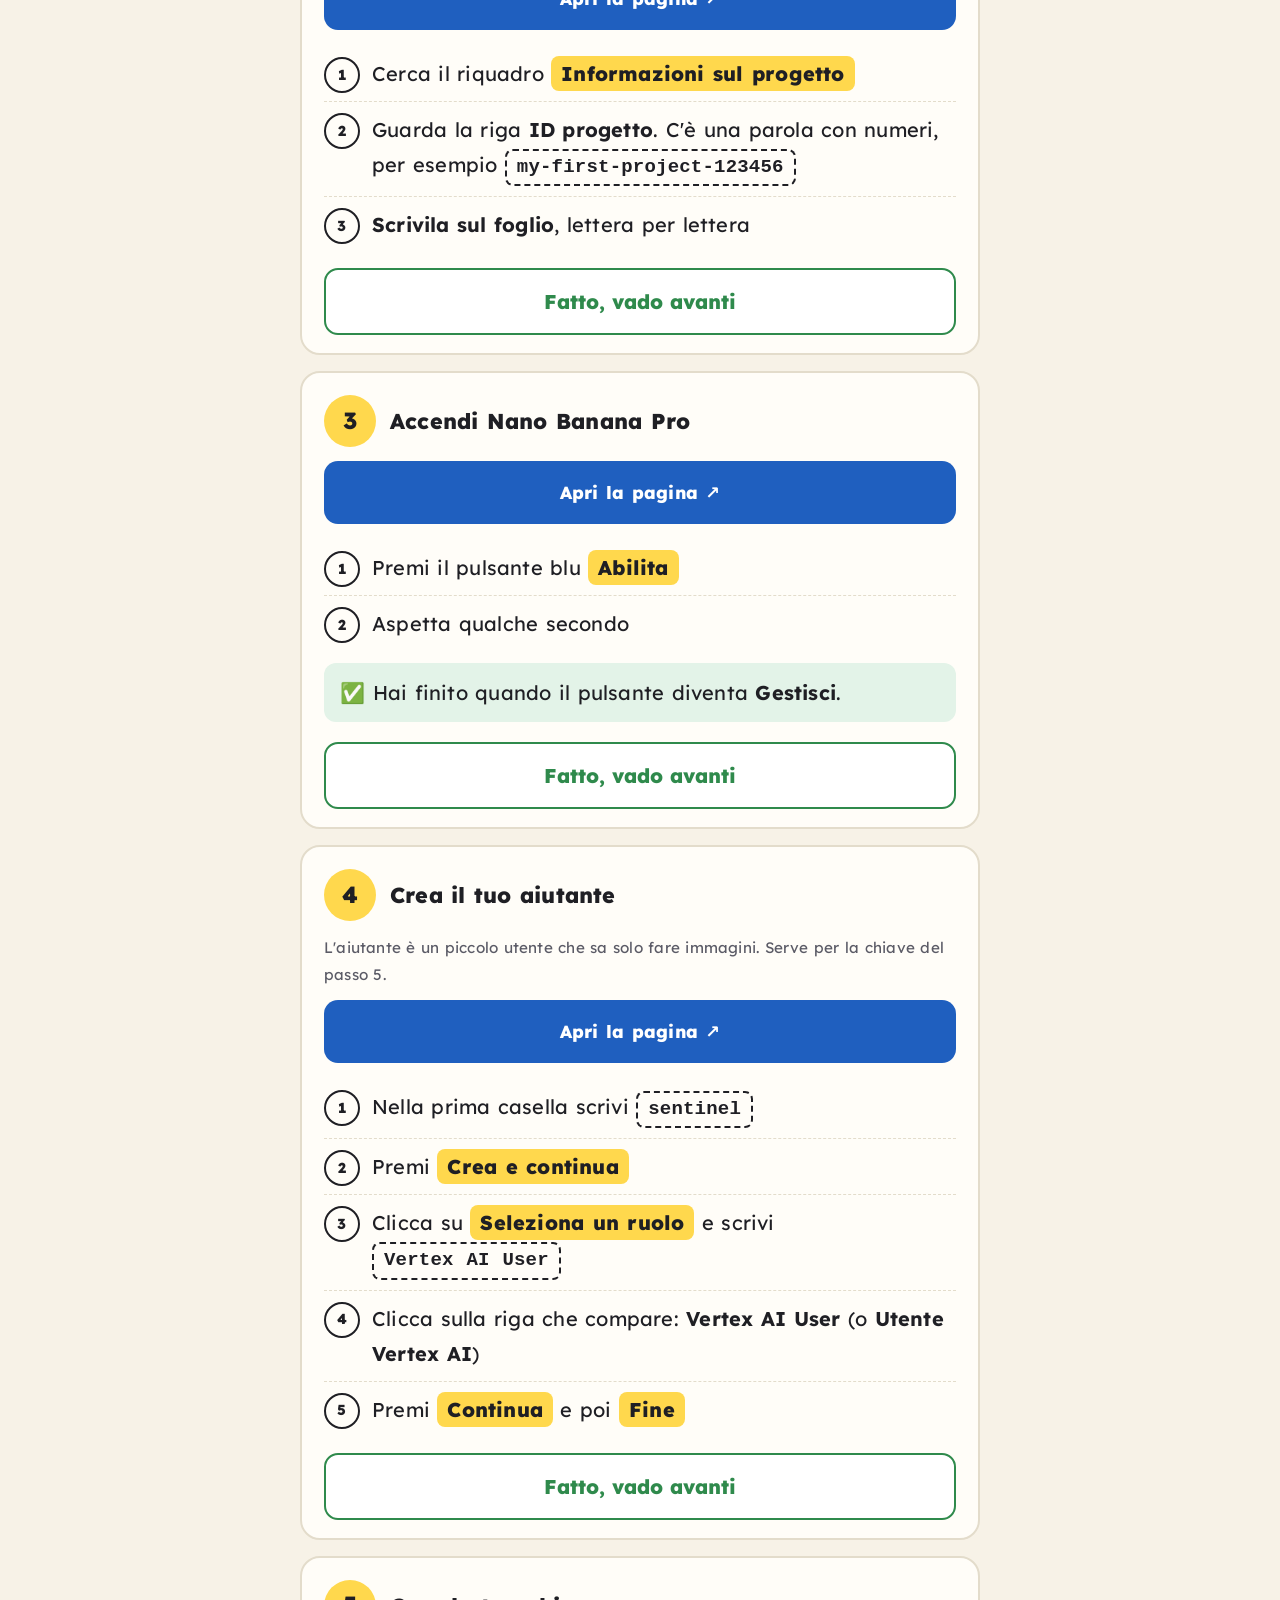
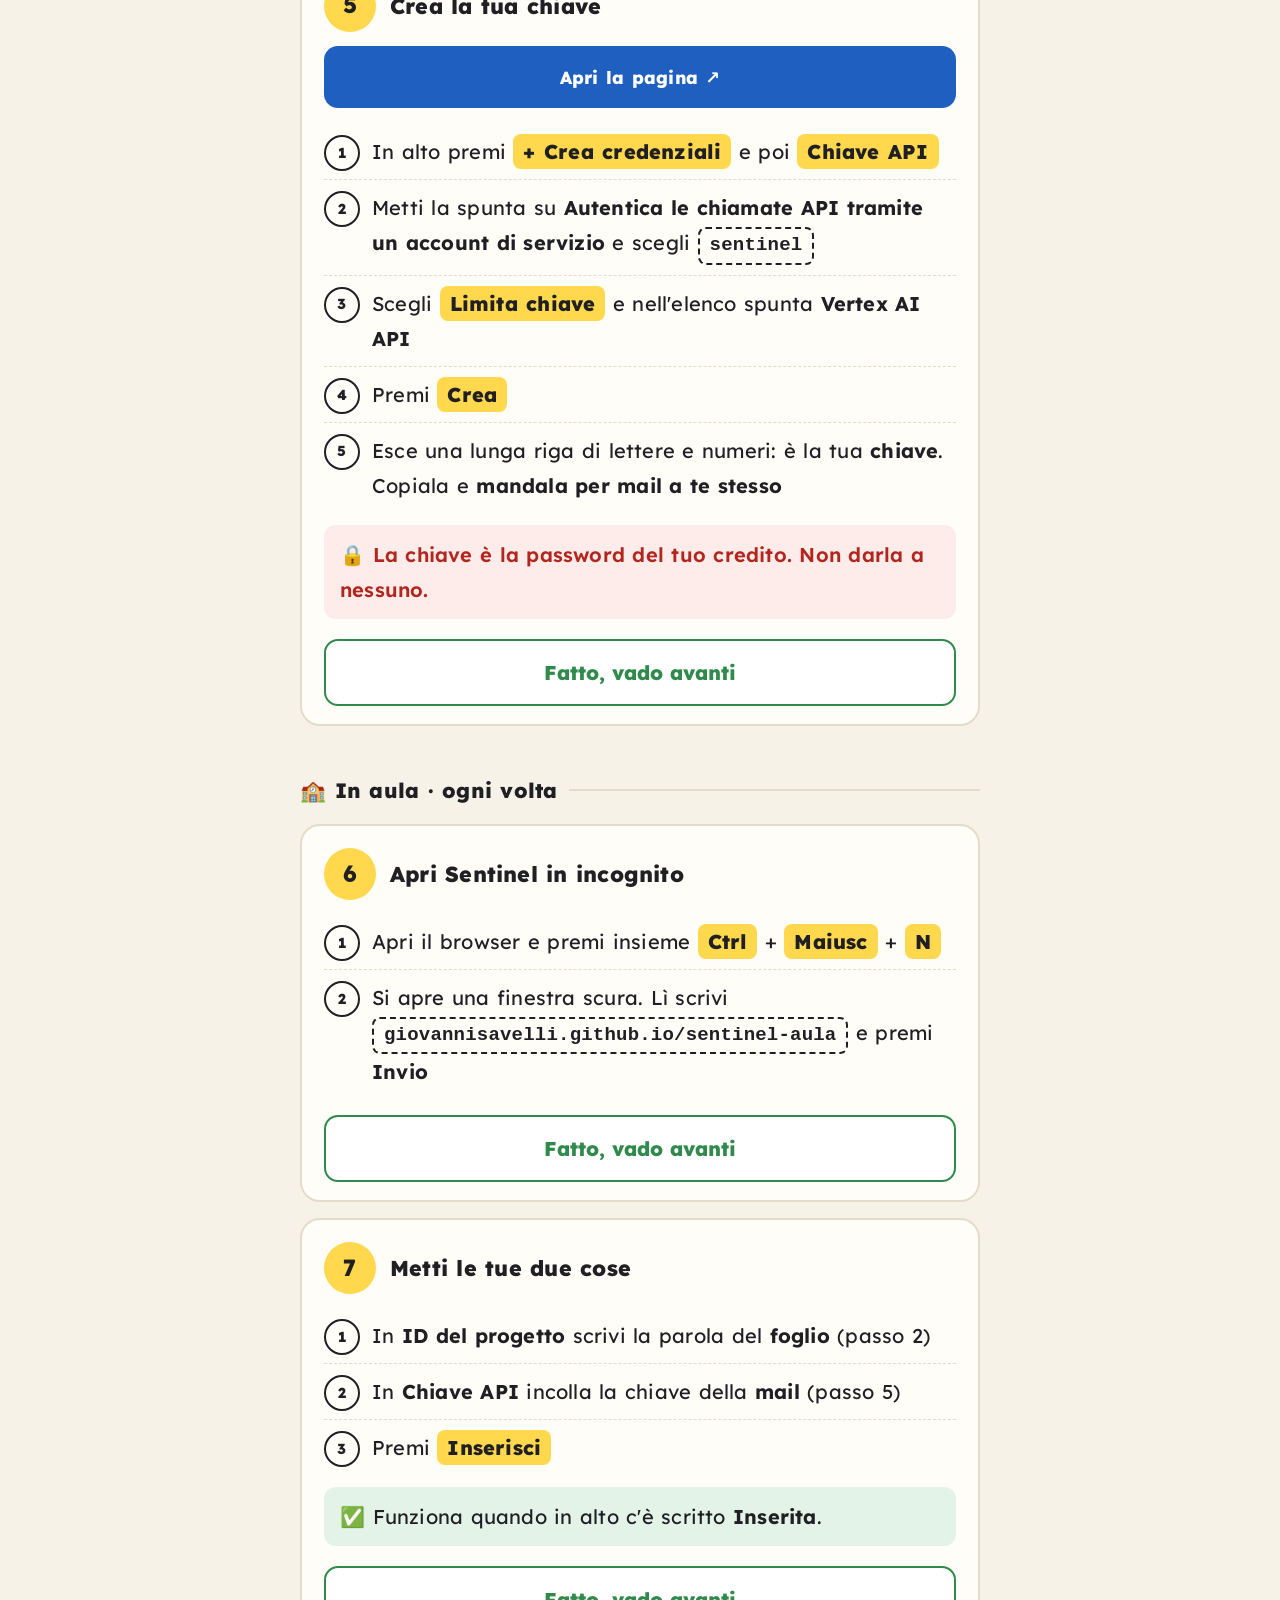
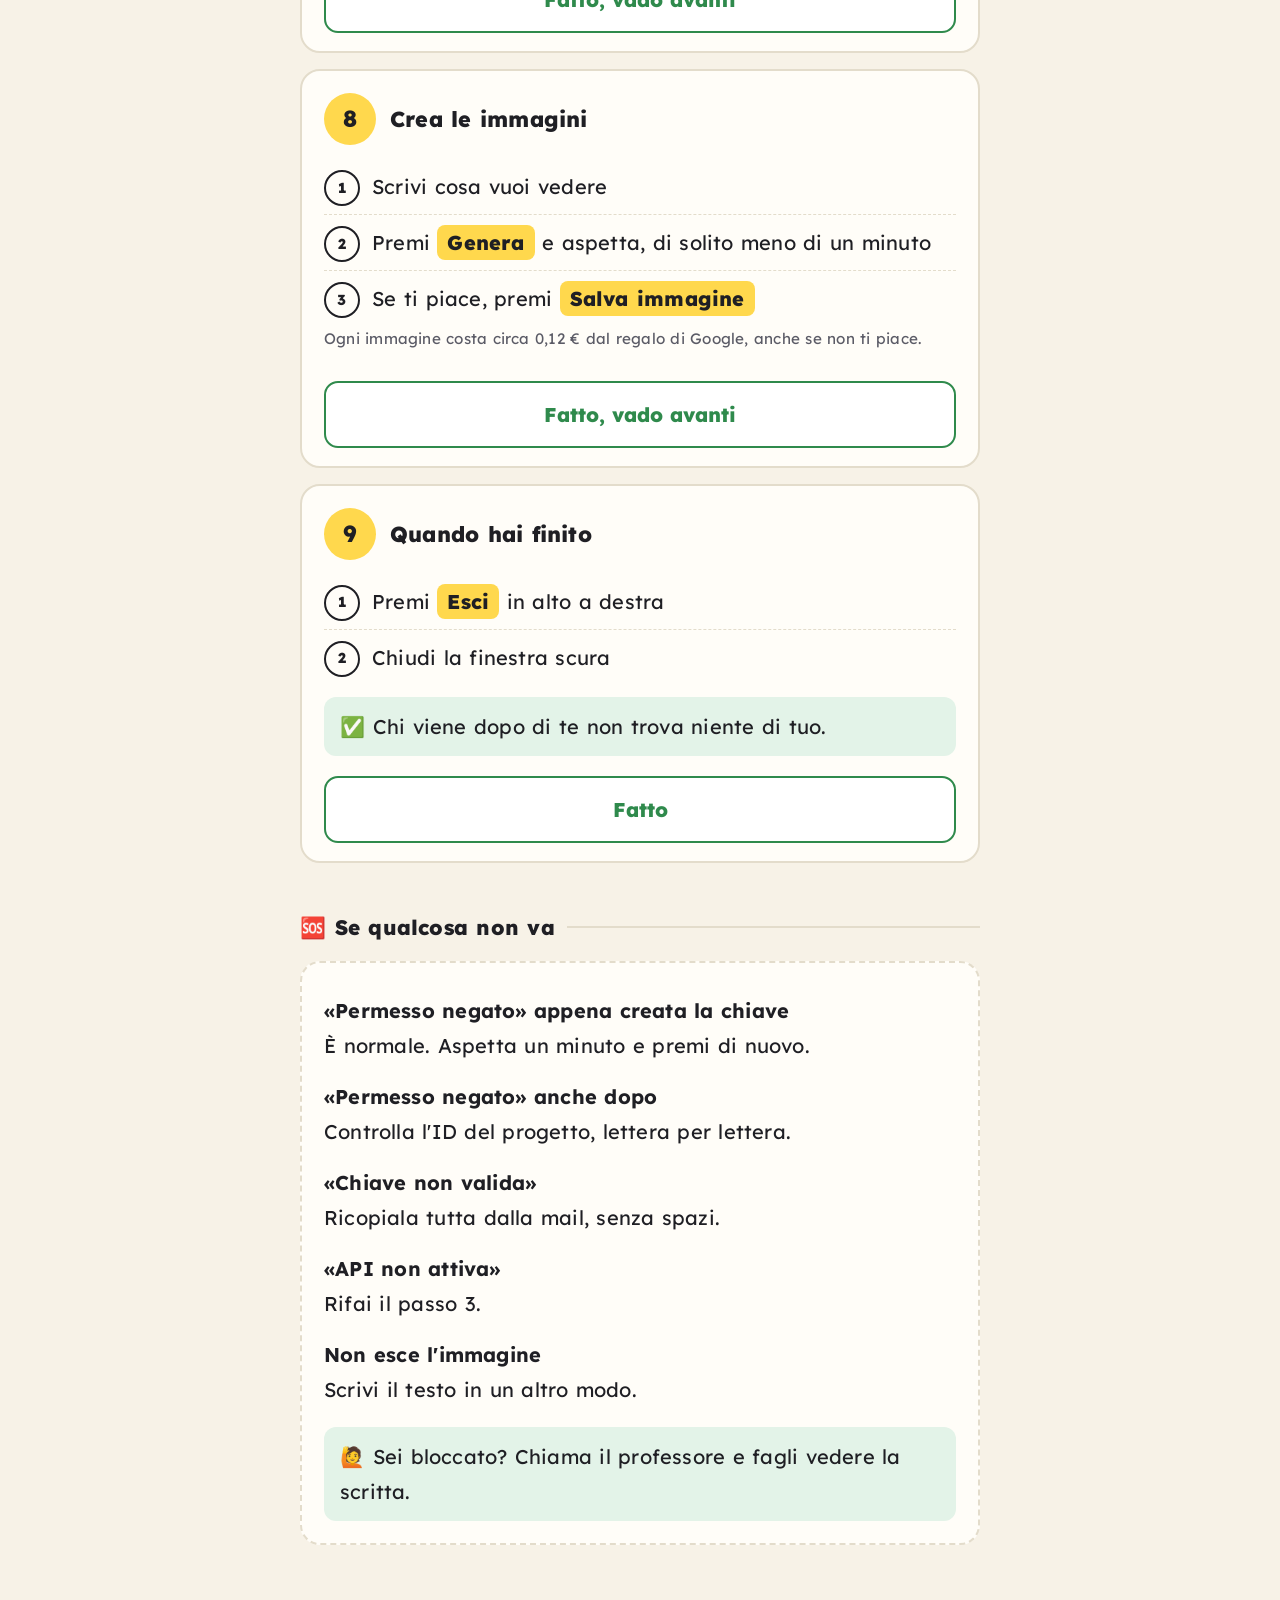
==== commit 159e006a: "Guida: fine del passo 1 Co-Authored-By: Claude Opus 5.5 <noreply@anthropic.com>" ====
--- a/guida.html
+++ b/guida.html
@@ -118,7 +118,7 @@
           <li>Se Google chiede la <b>verifica in due passaggi</b>, falla: tieni a portata di mano il <b>telefono</b> e segui le istruzioni. È normale, serve per la sicurezza</li>
         </ol>
         <div class="attenzione">💳 Usa una carta di credito o di debito, <b>non PayPal</b>. Con PayPal Google può chiedere un pagamento anticipato.</div>
-        <div class="bene">✅ Hai finito quando vedi scritto <b>300 $</b> di credito.</div>
+        <div class="bene">✅ Hai finito quando si apre la pagina di <b>Google Cloud</b>, con il nome del tuo progetto in alto. Il credito non serve cercarlo: c'è, anche se non lo vedi scritto.</div>
         <button class="ok" type="button">Fatto, vado avanti</button>
       </div>
     </section>
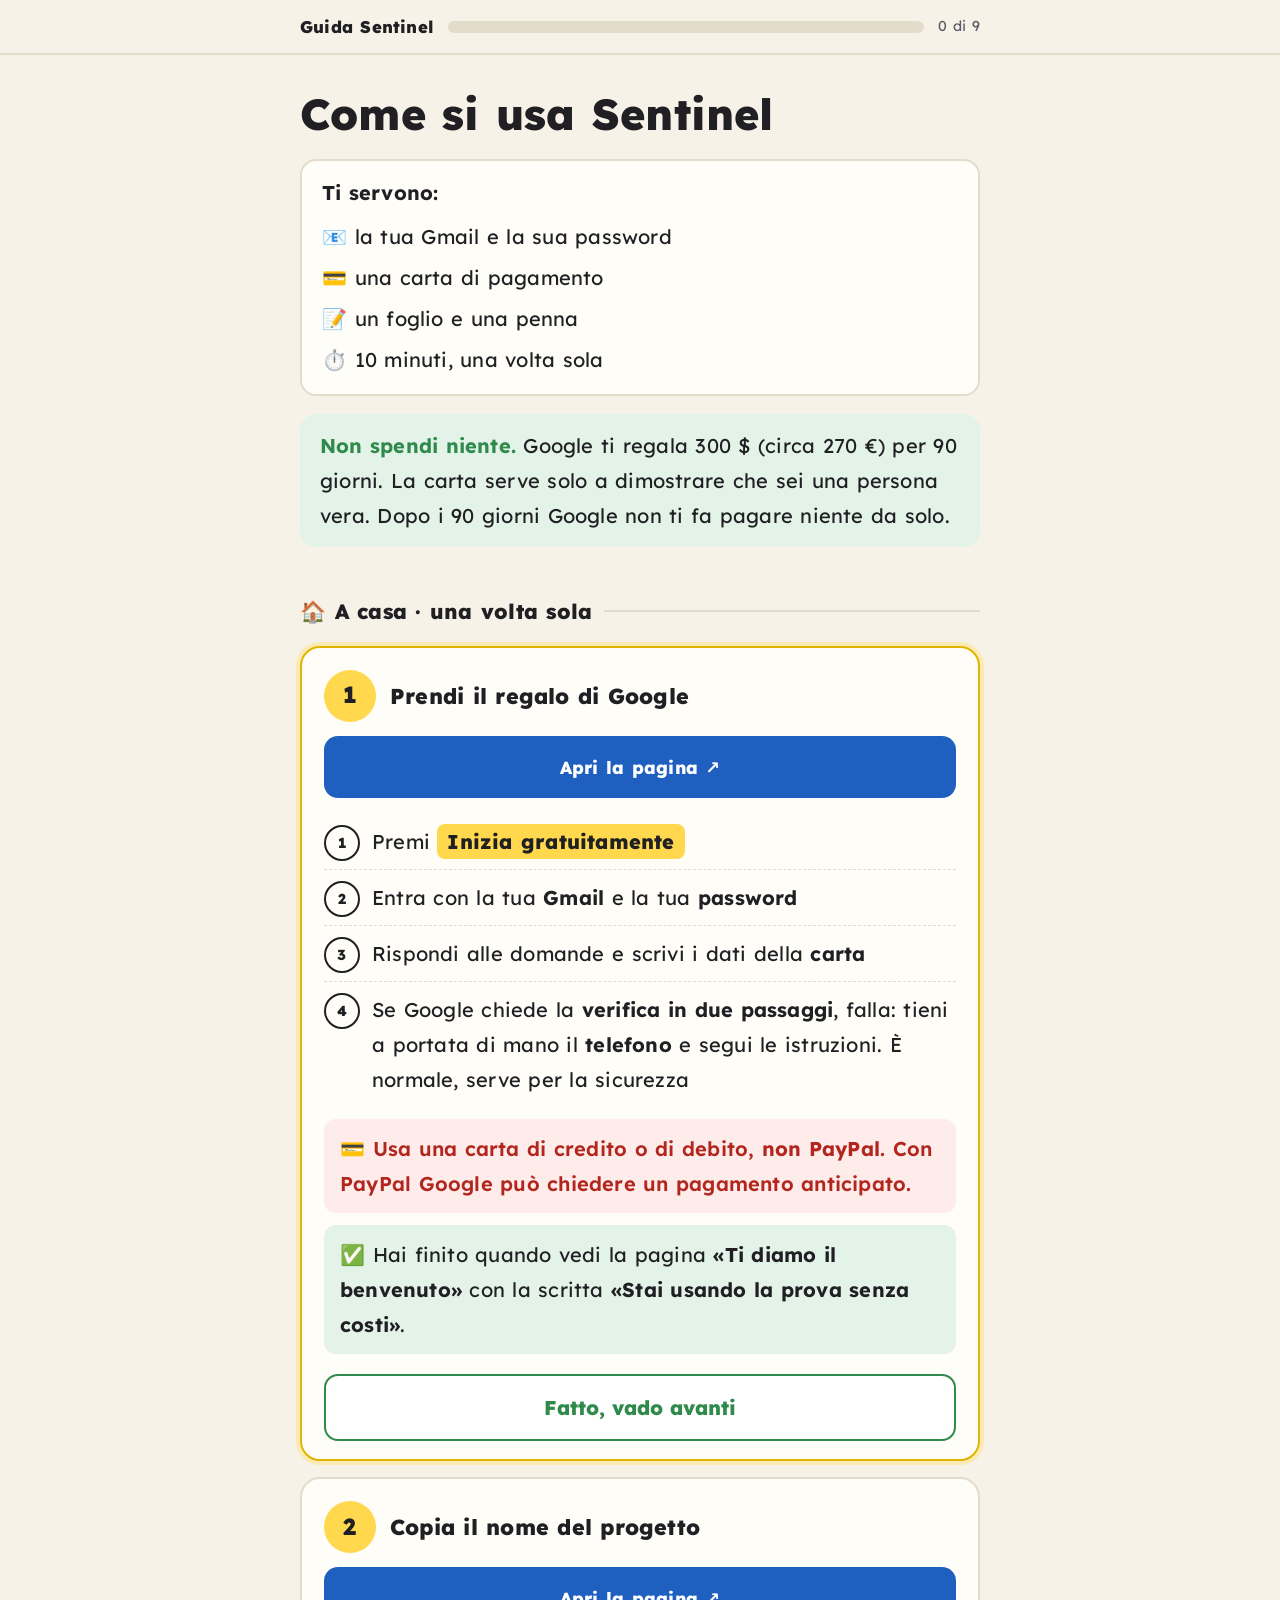
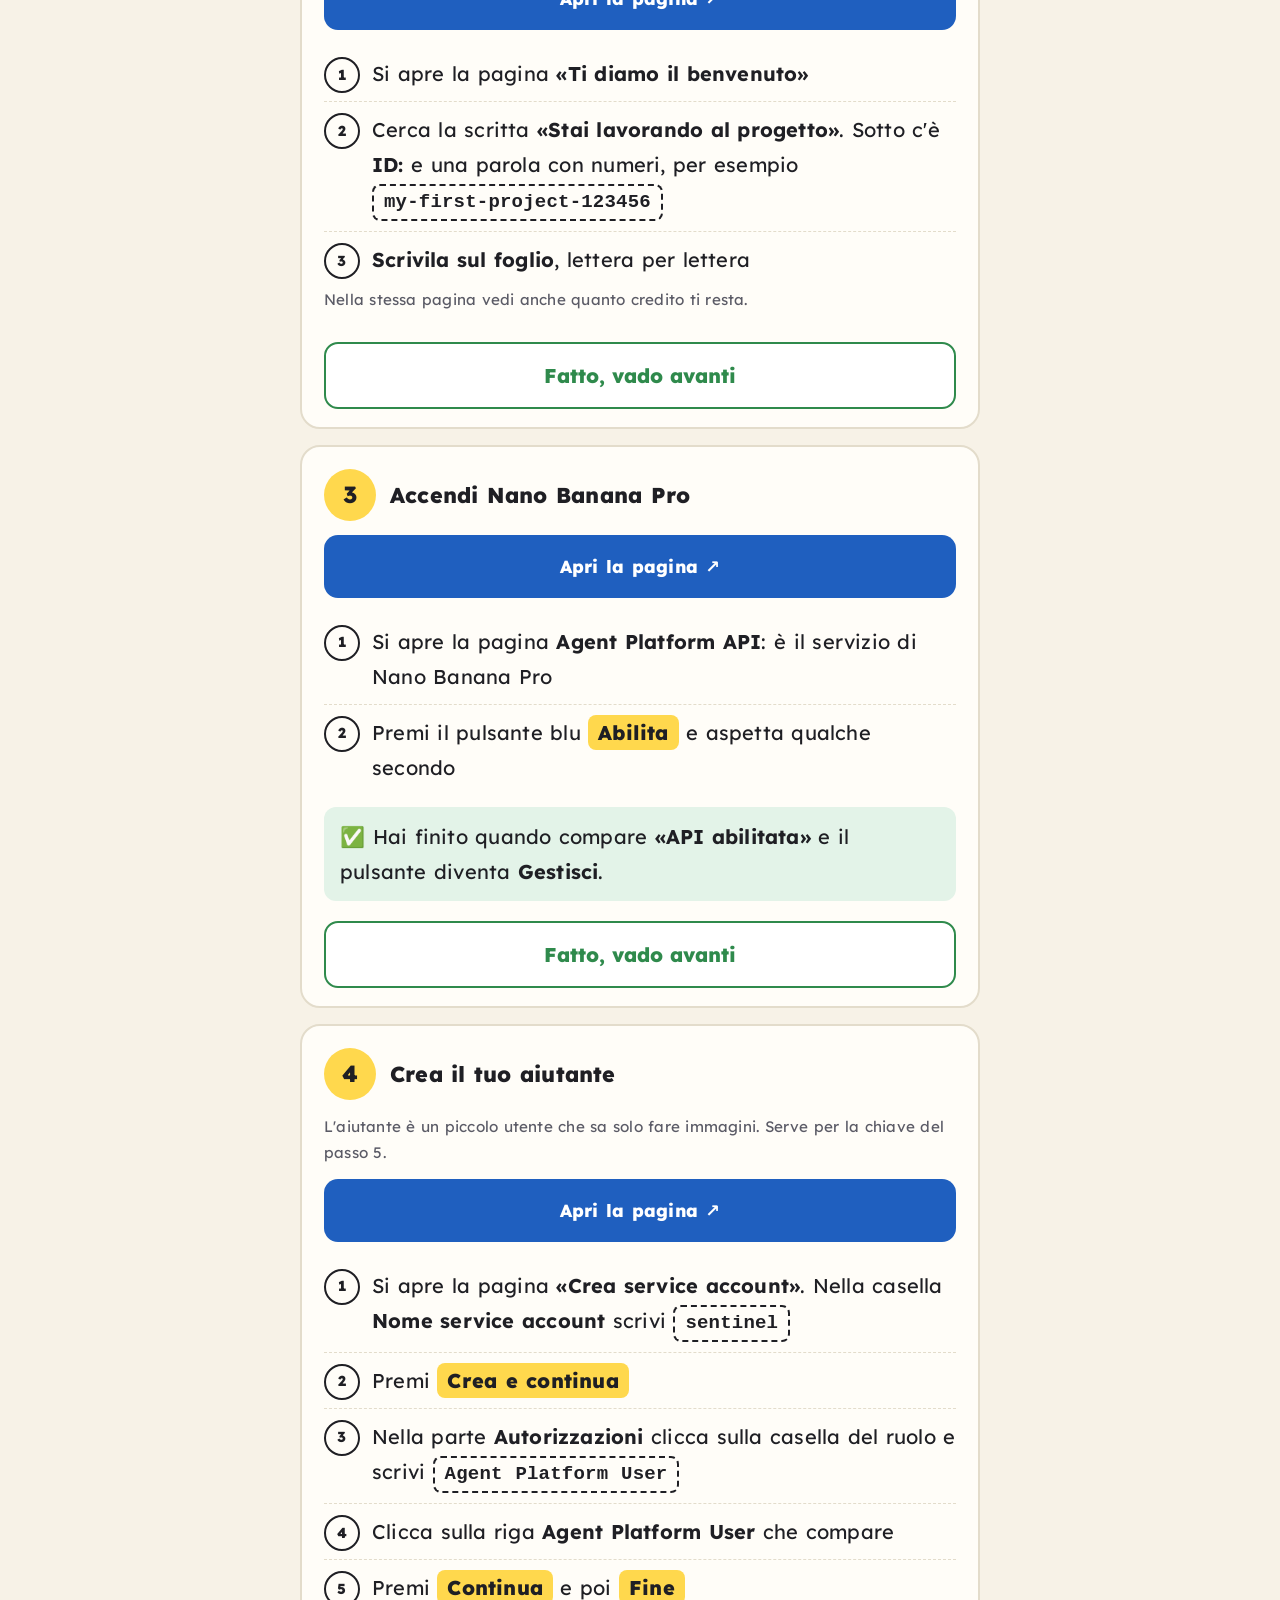
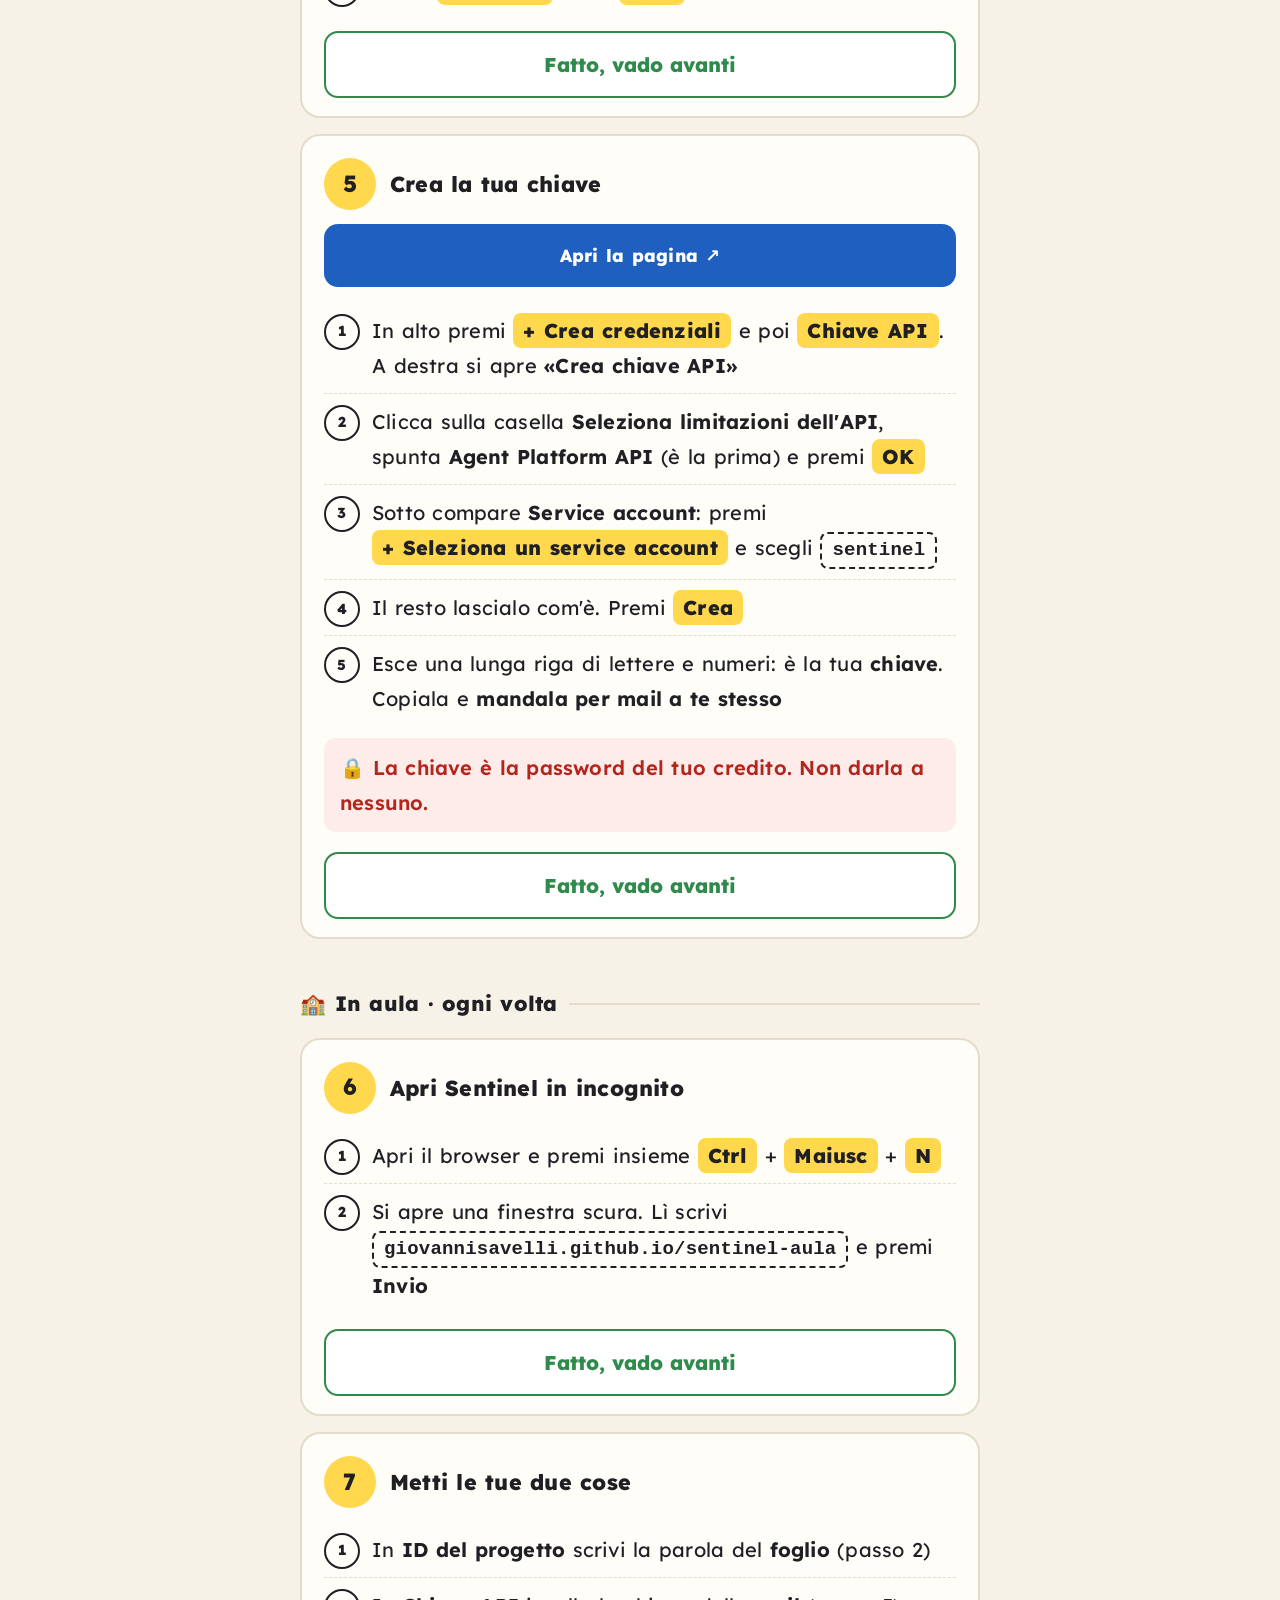
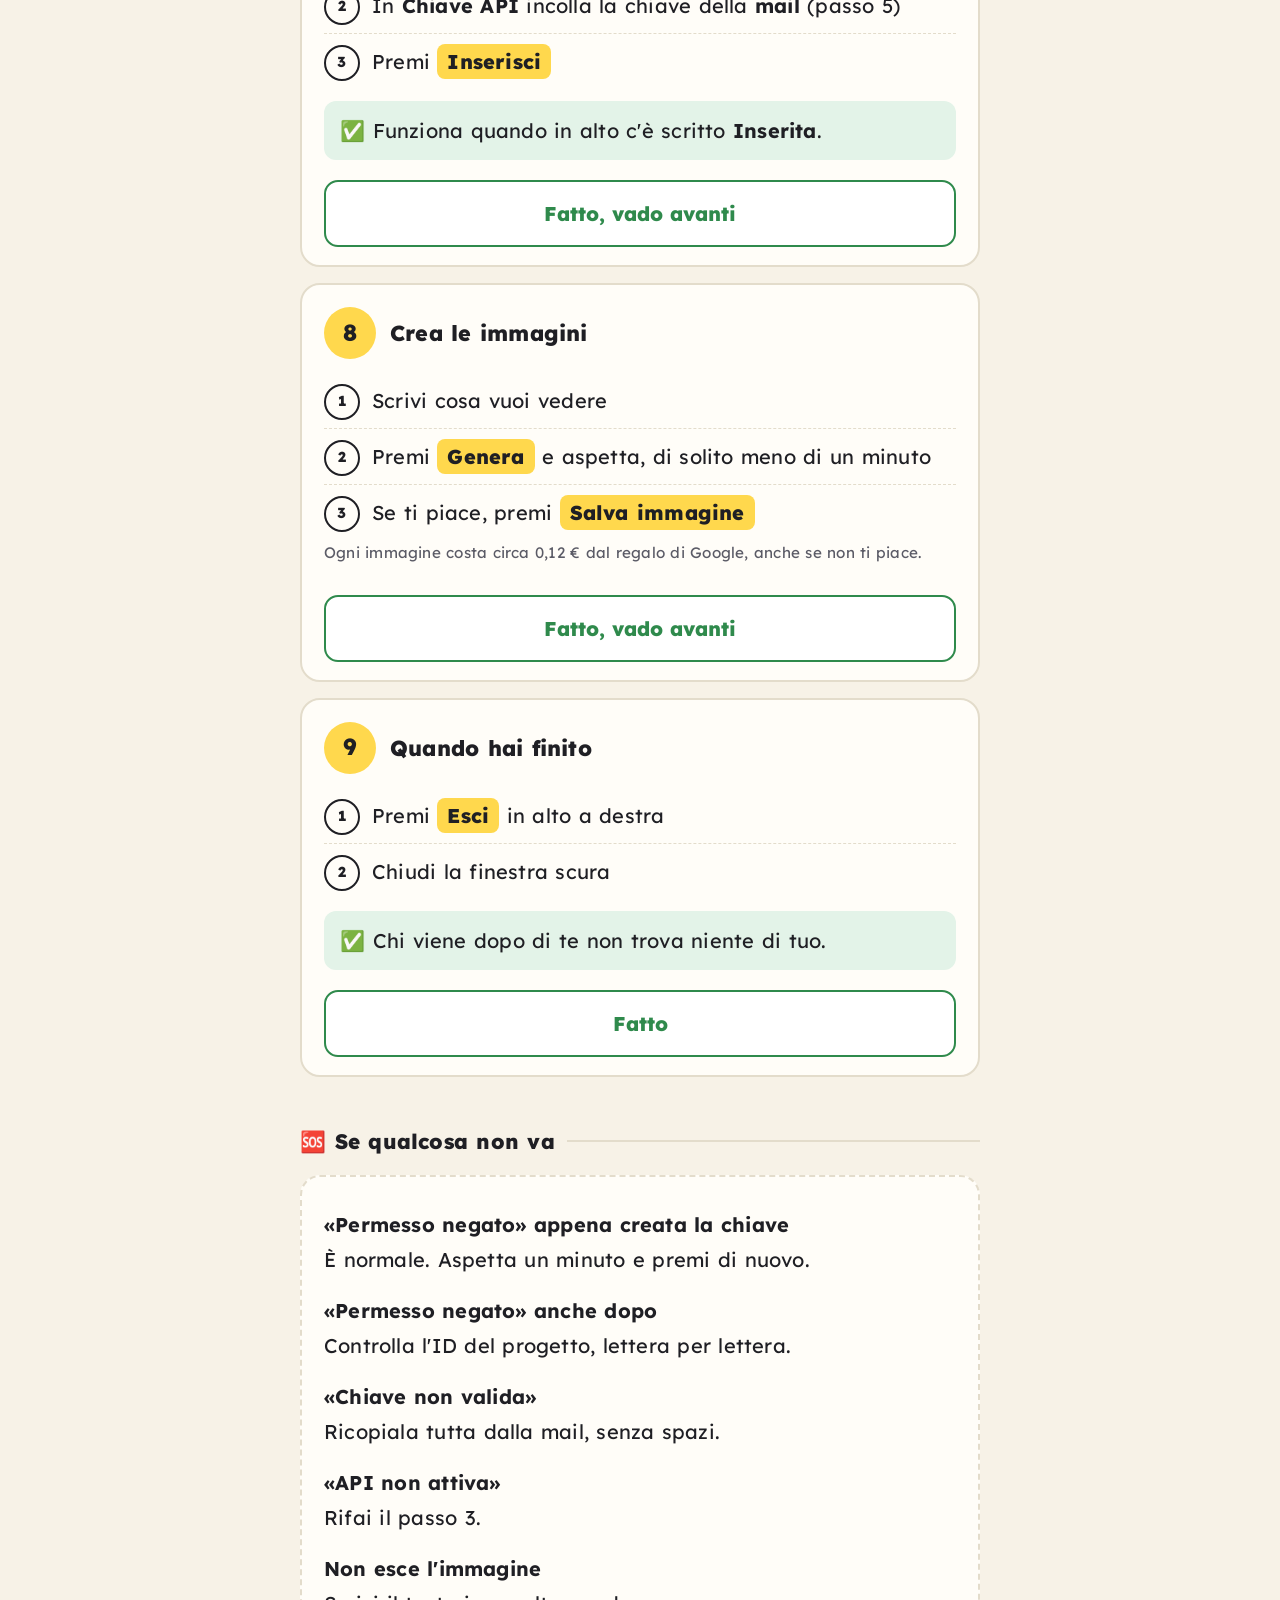
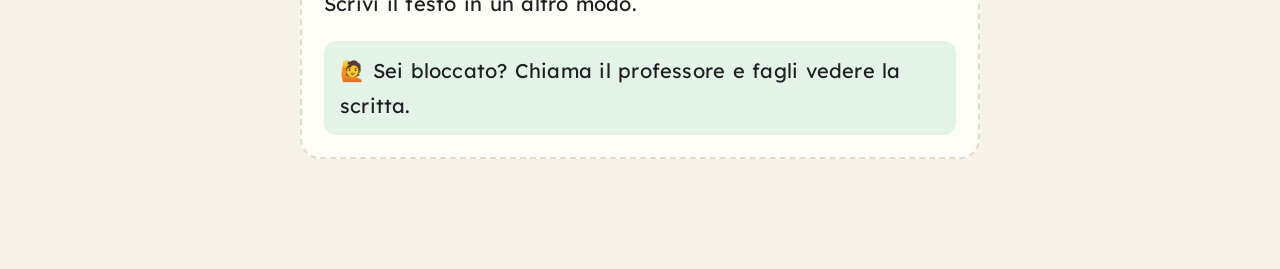
==== commit 5fb264a5: "Guida verificata sulla console vera Co-Authored-By: Claude Opus 5.5 <noreply@anthropic.com>" ====
--- a/guida.html
+++ b/guida.html
@@ -118,7 +118,7 @@
           <li>Se Google chiede la <b>verifica in due passaggi</b>, falla: tieni a portata di mano il <b>telefono</b> e segui le istruzioni. È normale, serve per la sicurezza</li>
         </ol>
         <div class="attenzione">💳 Usa una carta di credito o di debito, <b>non PayPal</b>. Con PayPal Google può chiedere un pagamento anticipato.</div>
-        <div class="bene">✅ Hai finito quando si apre la pagina di <b>Google Cloud</b>, con il nome del tuo progetto in alto. Il credito non serve cercarlo: c'è, anche se non lo vedi scritto.</div>
+        <div class="bene">✅ Hai finito quando vedi la pagina <b>«Ti diamo il benvenuto»</b> con la scritta <b>«Stai usando la prova senza costi»</b>.</div>
         <button class="ok" type="button">Fatto, vado avanti</button>
       </div>
     </section>
@@ -126,12 +126,13 @@
     <section class="p" data-p="2">
       <div class="cima"><div class="n">2</div><h2>Copia il nome del progetto</h2><button class="riapri" type="button">Riapri</button></div>
       <div class="corpo">
-        <a class="apri" href="https://console.cloud.google.com/home/dashboard" target="_blank" rel="noopener">Apri la pagina ↗</a>
-        <ol class="az">
-          <li>Cerca il riquadro <span class="t">Informazioni sul progetto</span></li>
-          <li>Guarda la riga <b>ID progetto</b>. C'è una parola con numeri, per esempio <span class="scrivi">my-first-project-123456</span></li>
+        <a class="apri" href="https://console.cloud.google.com/welcome" target="_blank" rel="noopener">Apri la pagina ↗</a>
+        <ol class="az">
+          <li>Si apre la pagina <b>«Ti diamo il benvenuto»</b></li>
+          <li>Cerca la scritta <b>«Stai lavorando al progetto»</b>. Sotto c'è <b>ID:</b> e una parola con numeri, per esempio <span class="scrivi">my-first-project-123456</span></li>
           <li><b>Scrivila sul foglio</b>, lettera per lettera</li>
         </ol>
+        <p class="perche">Nella stessa pagina vedi anche quanto credito ti resta.</p>
         <button class="ok" type="button">Fatto, vado avanti</button>
       </div>
     </section>
@@ -141,10 +142,10 @@
       <div class="corpo">
         <a class="apri" href="https://console.cloud.google.com/apis/library/aiplatform.googleapis.com" target="_blank" rel="noopener">Apri la pagina ↗</a>
         <ol class="az">
-          <li>Premi il pulsante blu <span class="t">Abilita</span></li>
-          <li>Aspetta qualche secondo</li>
-        </ol>
-        <div class="bene">✅ Hai finito quando il pulsante diventa <b>Gestisci</b>.</div>
+          <li>Si apre la pagina <b>Agent Platform API</b>: è il servizio di Nano Banana Pro</li>
+          <li>Premi il pulsante blu <span class="t">Abilita</span> e aspetta qualche secondo</li>
+        </ol>
+        <div class="bene">✅ Hai finito quando compare <b>«API abilitata»</b> e il pulsante diventa <b>Gestisci</b>.</div>
         <button class="ok" type="button">Fatto, vado avanti</button>
       </div>
     </section>
@@ -155,10 +156,10 @@
         <p class="perche">L'aiutante è un piccolo utente che sa solo fare immagini. Serve per la chiave del passo 5.</p>
         <a class="apri" href="https://console.cloud.google.com/iam-admin/serviceaccounts/create" target="_blank" rel="noopener">Apri la pagina ↗</a>
         <ol class="az">
-          <li>Nella prima casella scrivi <span class="scrivi">sentinel</span></li>
+          <li>Si apre la pagina <b>«Crea service account»</b>. Nella casella <b>Nome service account</b> scrivi <span class="scrivi">sentinel</span></li>
           <li>Premi <span class="t">Crea e continua</span></li>
-          <li>Clicca su <span class="t">Seleziona un ruolo</span> e scrivi <span class="scrivi">Vertex AI User</span></li>
-          <li>Clicca sulla riga che compare: <b>Vertex AI User</b> (o <b>Utente Vertex AI</b>)</li>
+          <li>Nella parte <b>Autorizzazioni</b> clicca sulla casella del ruolo e scrivi <span class="scrivi">Agent Platform User</span></li>
+          <li>Clicca sulla riga <b>Agent Platform User</b> che compare</li>
           <li>Premi <span class="t">Continua</span> e poi <span class="t">Fine</span></li>
         </ol>
         <button class="ok" type="button">Fatto, vado avanti</button>
@@ -170,10 +171,10 @@
       <div class="corpo">
         <a class="apri" href="https://console.cloud.google.com/apis/credentials" target="_blank" rel="noopener">Apri la pagina ↗</a>
         <ol class="az">
-          <li>In alto premi <span class="t">+ Crea credenziali</span> e poi <span class="t">Chiave API</span></li>
-          <li>Metti la spunta su <b>Autentica le chiamate API tramite un account di servizio</b> e scegli <span class="scrivi">sentinel</span></li>
-          <li>Scegli <span class="t">Limita chiave</span> e nell'elenco spunta <b>Vertex AI API</b></li>
-          <li>Premi <span class="t">Crea</span></li>
+          <li>In alto premi <span class="t">+ Crea credenziali</span> e poi <span class="t">Chiave API</span>. A destra si apre <b>«Crea chiave API»</b></li>
+          <li>Clicca sulla casella <b>Seleziona limitazioni dell'API</b>, spunta <b>Agent Platform API</b> (è la prima) e premi <span class="t">OK</span></li>
+          <li>Sotto compare <b>Service account</b>: premi <span class="t">+ Seleziona un service account</span> e scegli <span class="scrivi">sentinel</span></li>
+          <li>Il resto lascialo com'è. Premi <span class="t">Crea</span></li>
           <li>Esce una lunga riga di lettere e numeri: è la tua <b>chiave</b>. Copiala e <b>mandala per mail a te stesso</b></li>
         </ol>
         <div class="attenzione">🔒 La chiave è la password del tuo credito. Non darla a nessuno.</div>
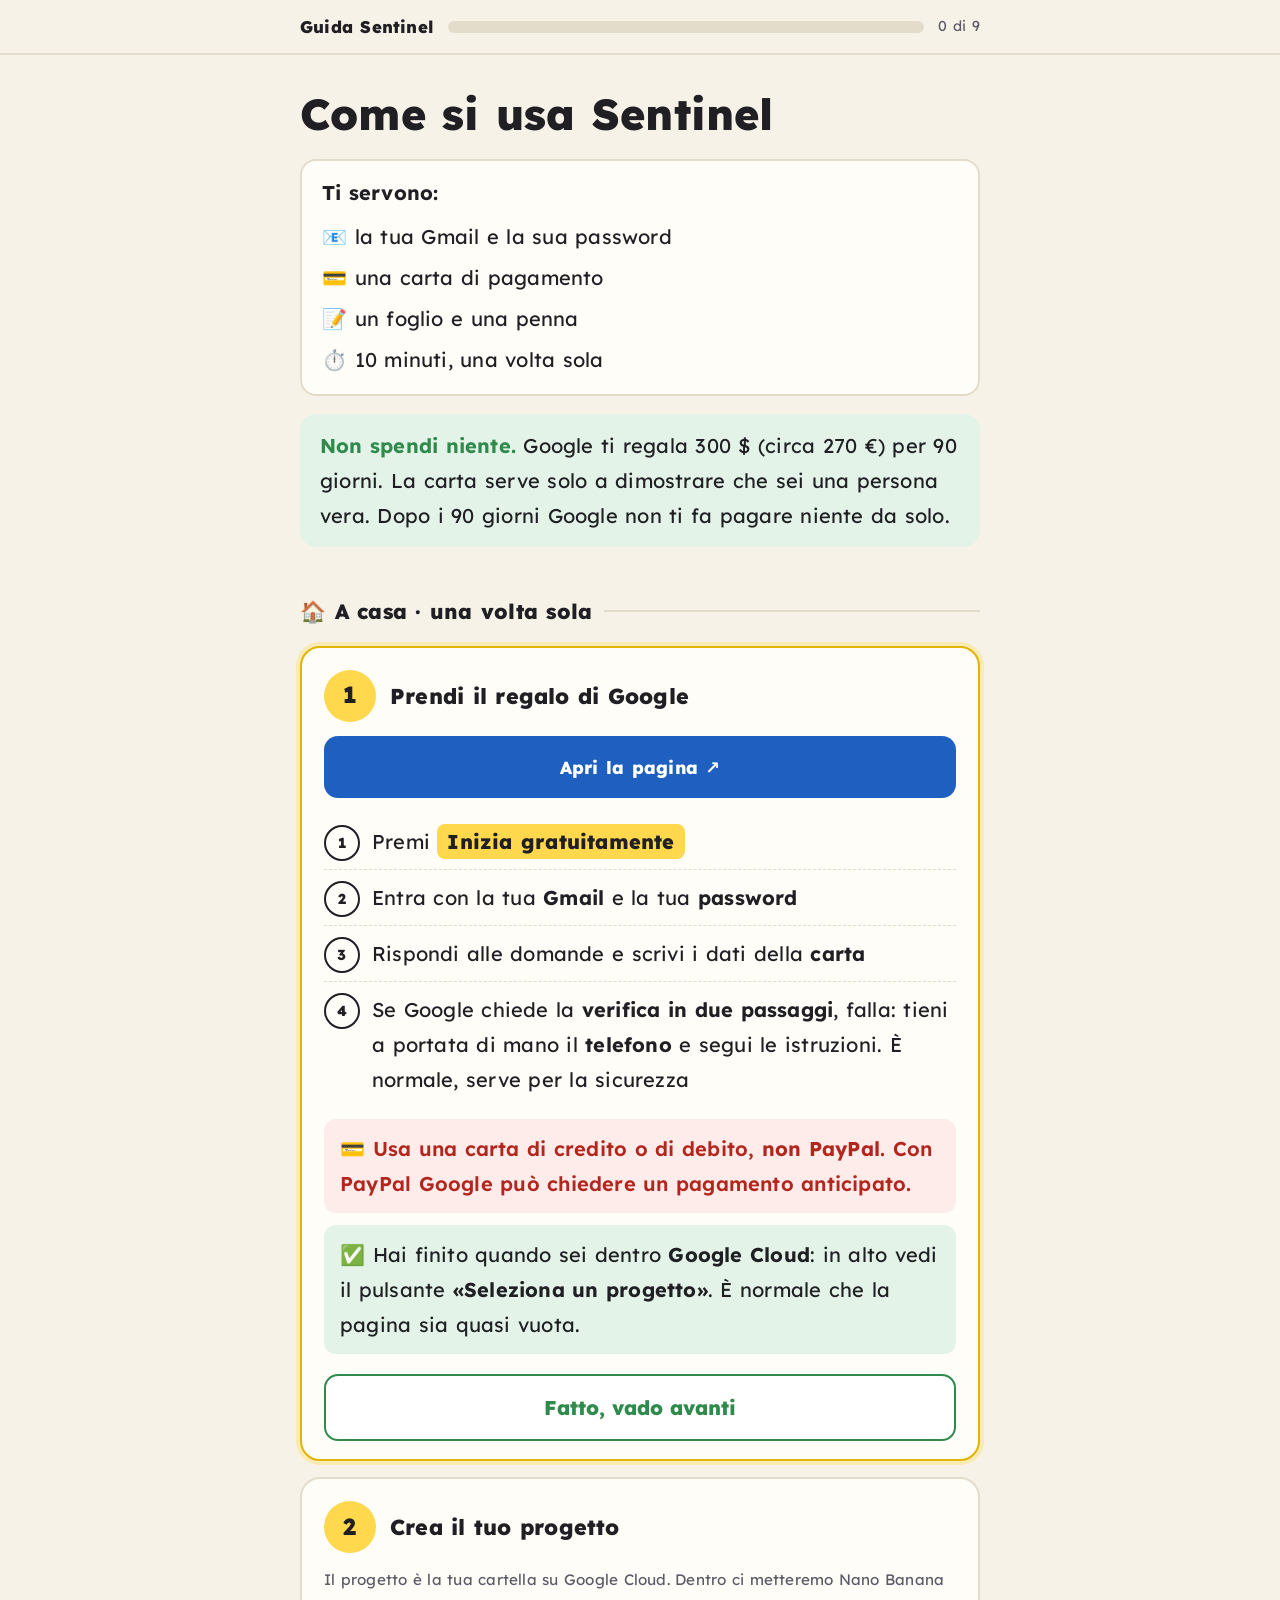
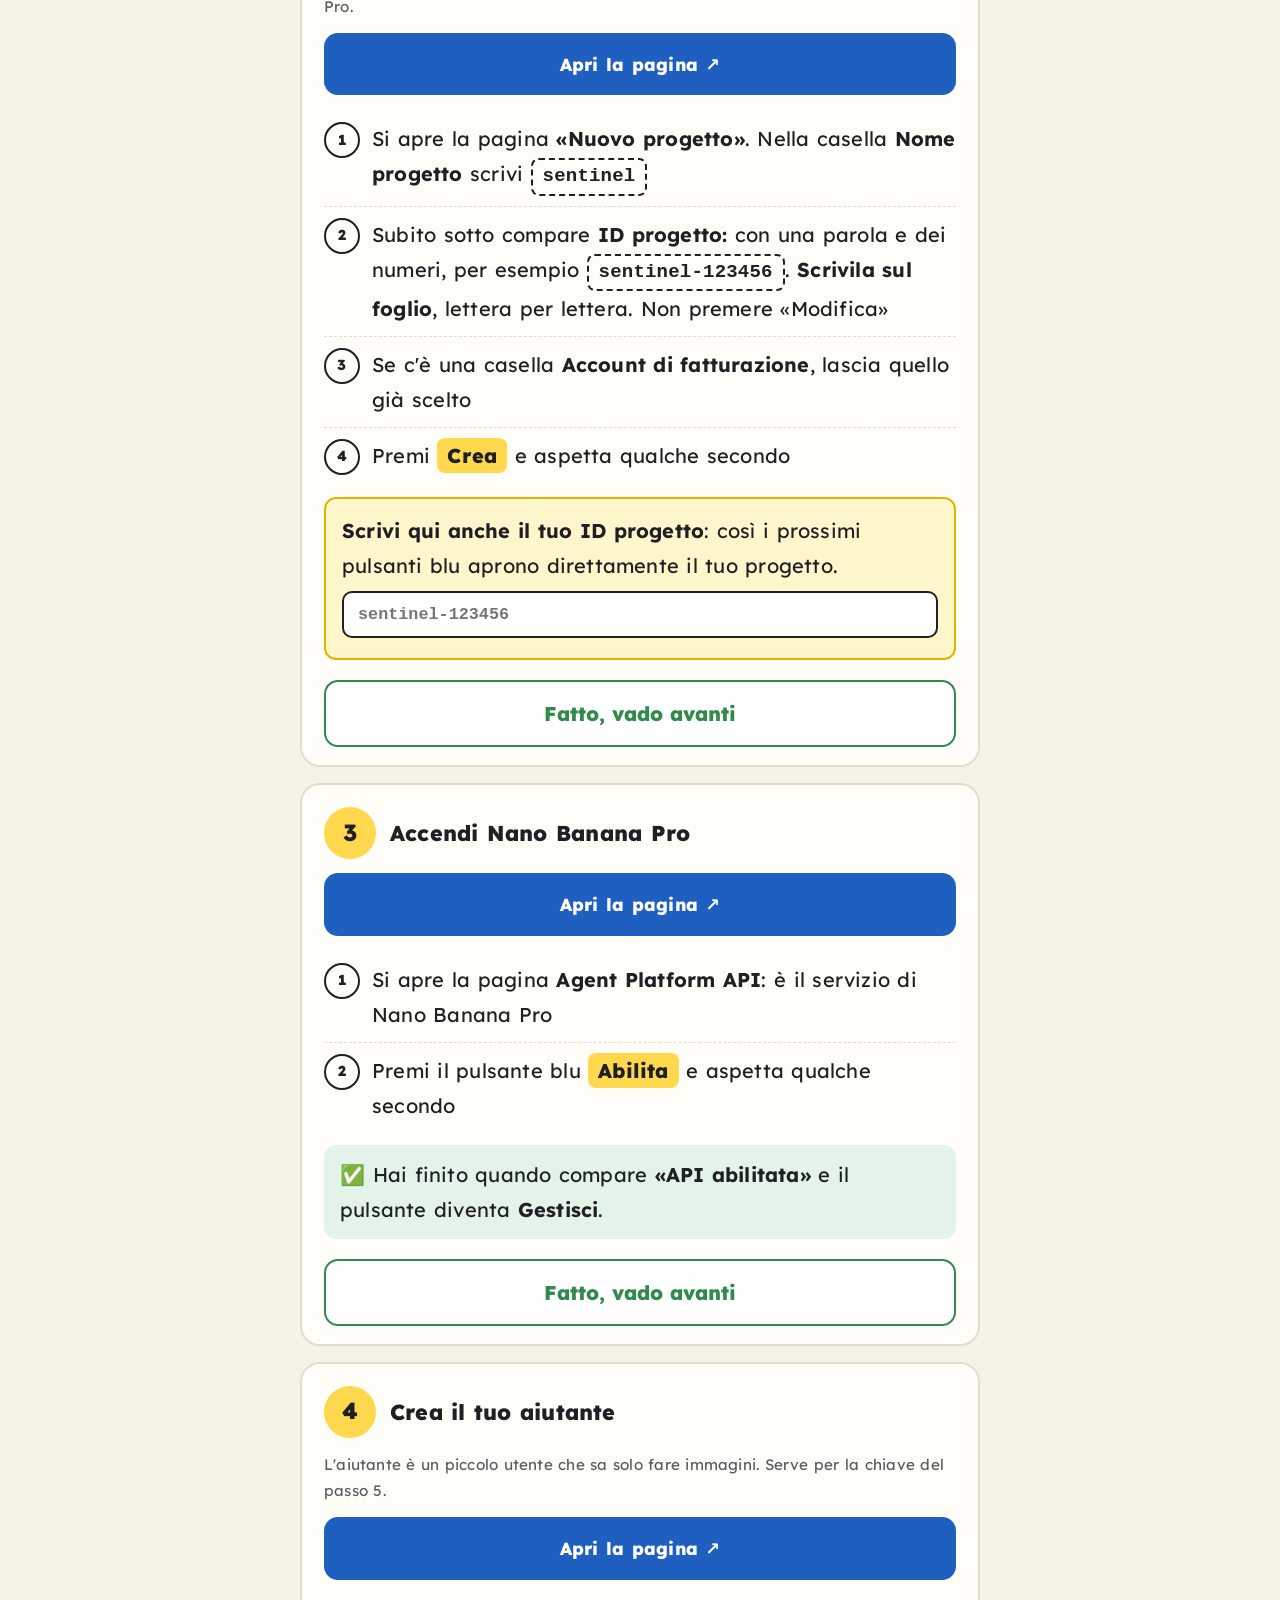
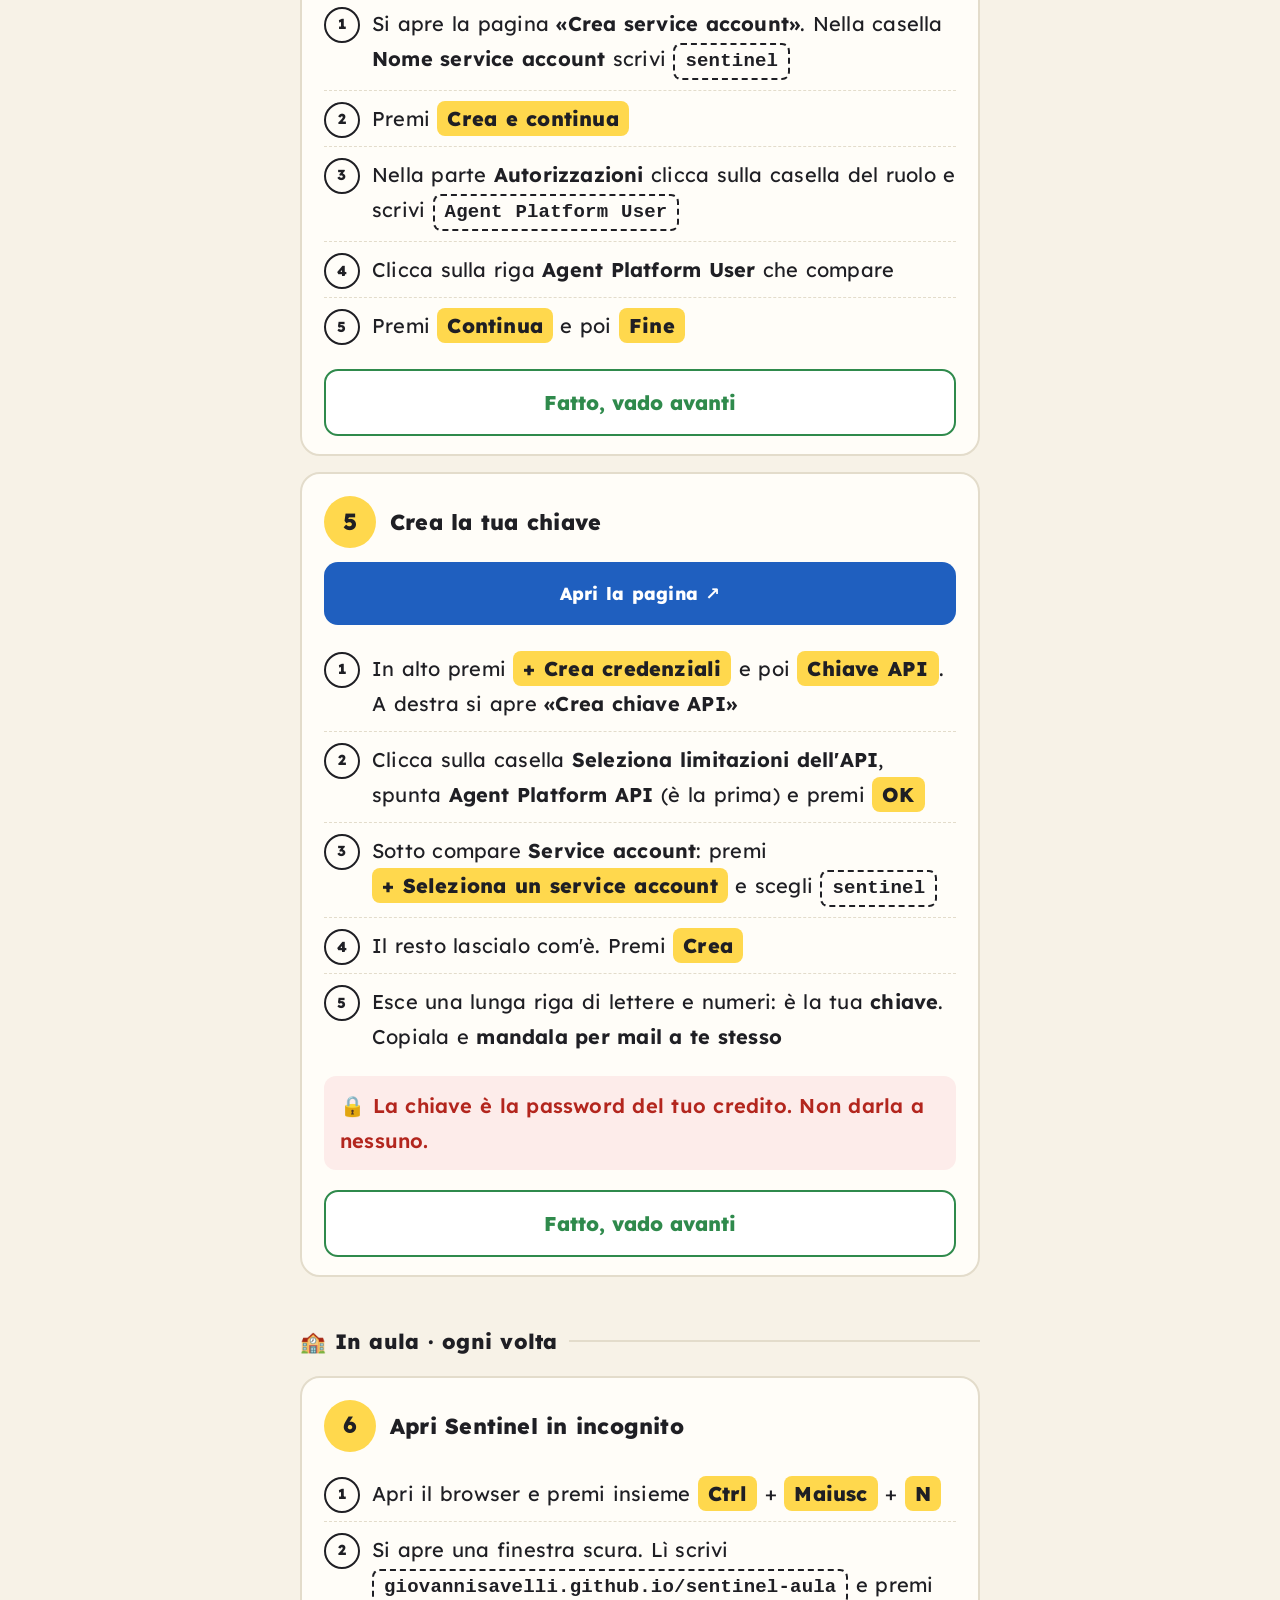
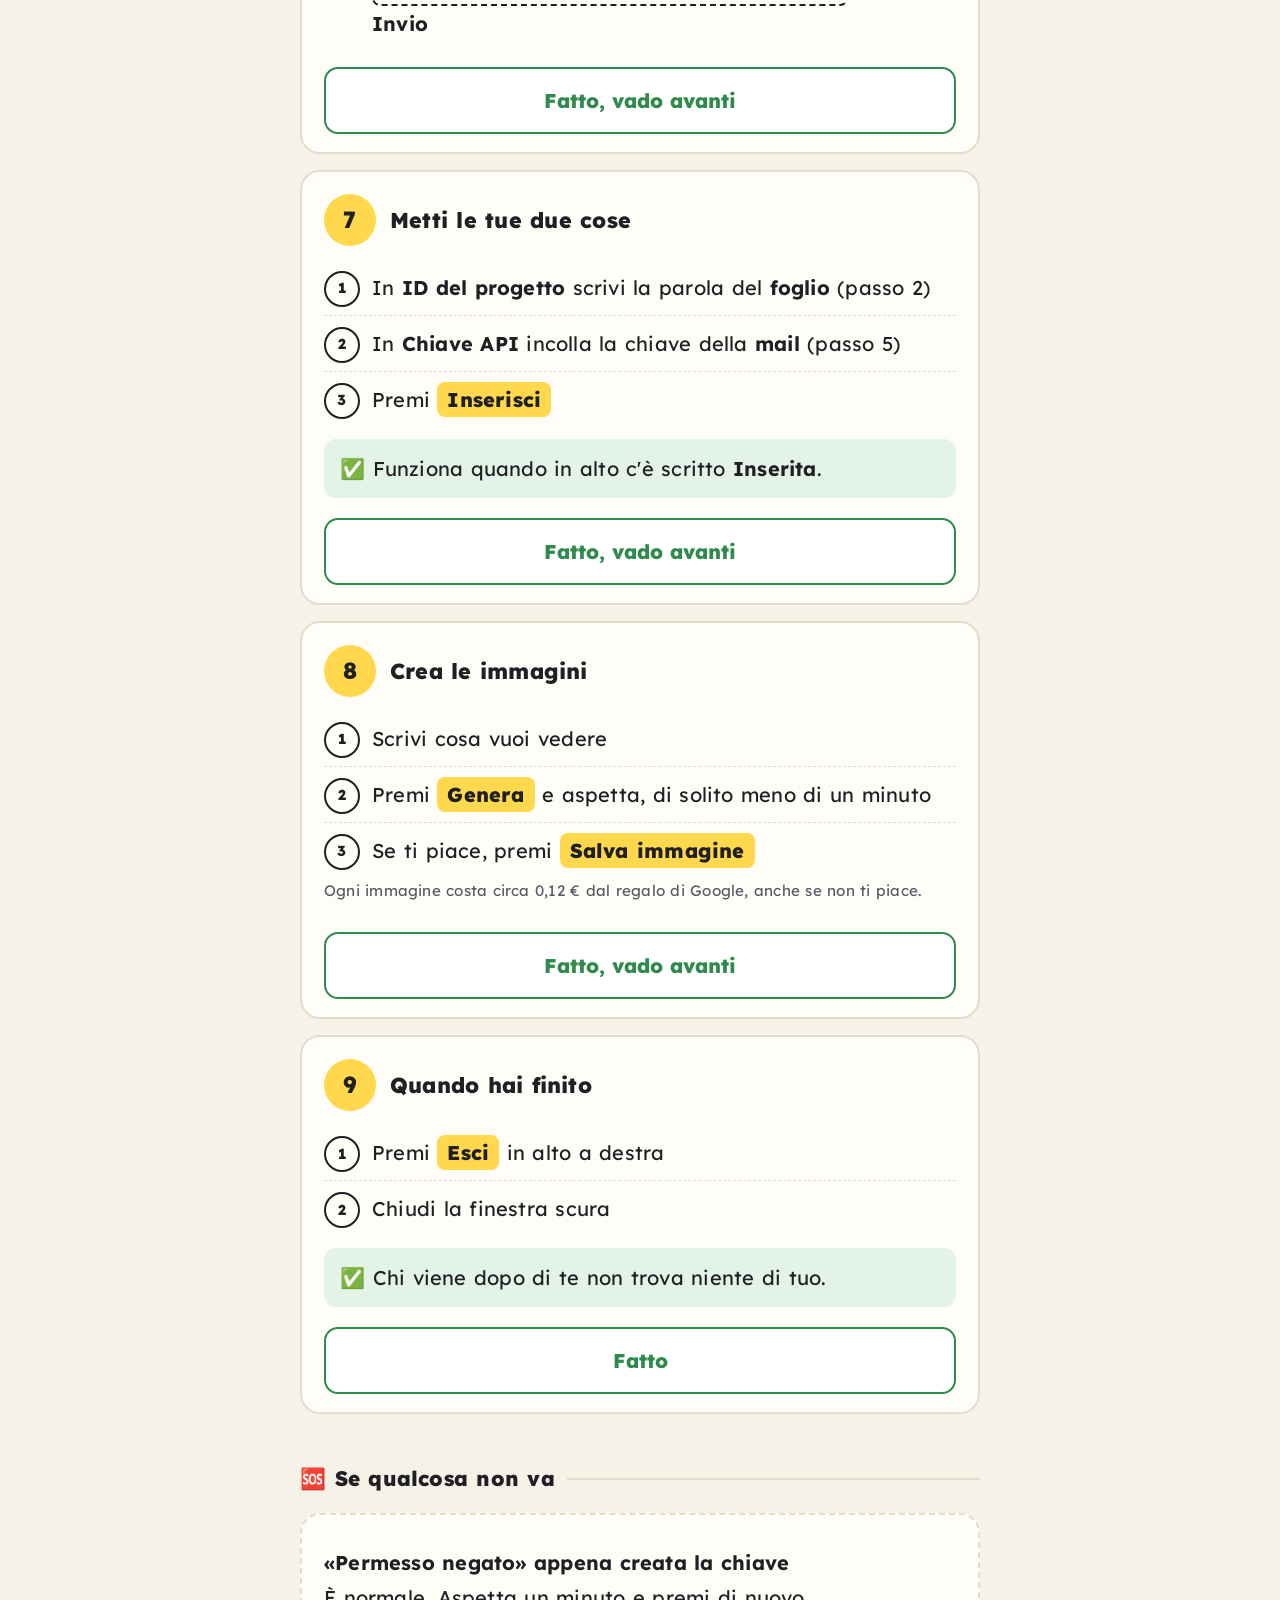
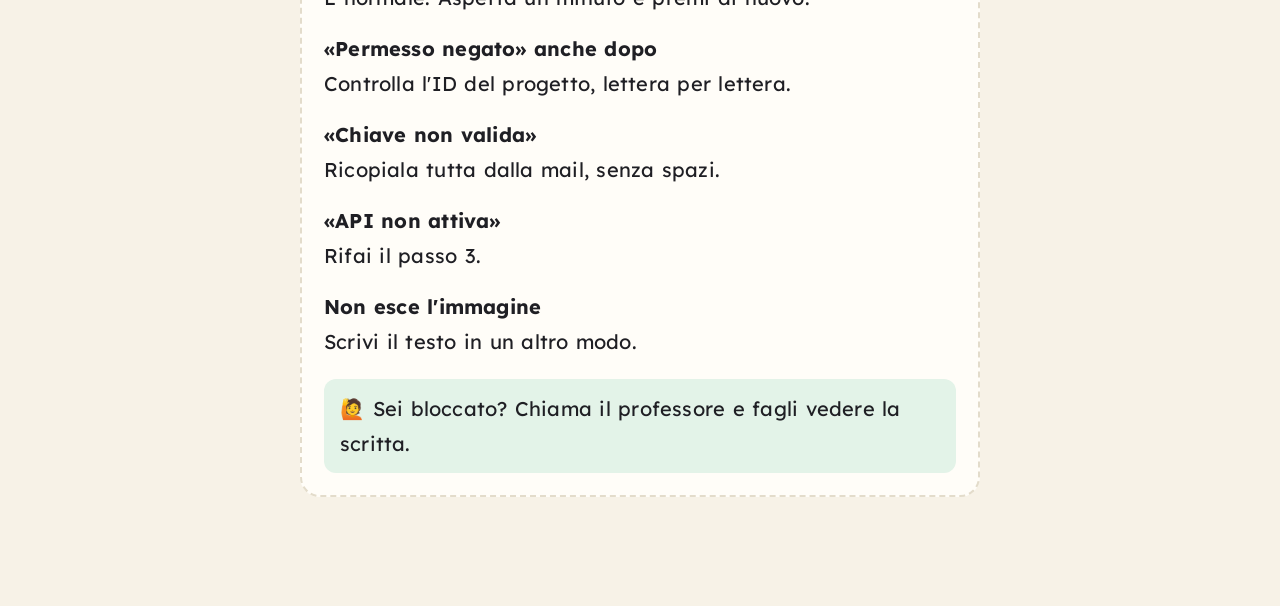
==== commit da7f0026: "Guida: creazione del progetto per account nuovi Co-Authored-By: Claude Opus 5.5 <noreply@anthropic.c" ====
--- a/guida.html
+++ b/guida.html
@@ -77,6 +77,10 @@
     .riapri { display: none; margin-left: auto; background: none; border: 0; font: inherit; font-size: .9rem; color: var(--tenue); text-decoration: underline; cursor: pointer; }
     .p.fatto .riapri { display: inline; }
 
+    .idbox { margin: 14px 0 4px; padding: 14px 16px; border-radius: 12px; background: #fff6cc; border: 2px solid var(--giallo-scuro); }
+    .idbox input { display: block; width: 100%; margin-top: 8px; padding: 12px 14px; font: 600 1.05rem ui-monospace, Consolas, monospace;
+                   border: 2px solid var(--testo); border-radius: 10px; background: #fff; }
+    #id-ok { display: block; margin-top: 6px; font-size: .95rem; }
     .aiuto li { padding: 8px 0; }
     .aiuto b { display: block; }
     .fine { text-align: center; margin-top: 30px; color: var(--tenue); }
@@ -118,21 +122,27 @@
           <li>Se Google chiede la <b>verifica in due passaggi</b>, falla: tieni a portata di mano il <b>telefono</b> e segui le istruzioni. È normale, serve per la sicurezza</li>
         </ol>
         <div class="attenzione">💳 Usa una carta di credito o di debito, <b>non PayPal</b>. Con PayPal Google può chiedere un pagamento anticipato.</div>
-        <div class="bene">✅ Hai finito quando vedi la pagina <b>«Ti diamo il benvenuto»</b> con la scritta <b>«Stai usando la prova senza costi»</b>.</div>
+        <div class="bene">✅ Hai finito quando sei dentro <b>Google Cloud</b>: in alto vedi il pulsante <b>«Seleziona un progetto»</b>. È normale che la pagina sia quasi vuota.</div>
         <button class="ok" type="button">Fatto, vado avanti</button>
       </div>
     </section>
 
     <section class="p" data-p="2">
-      <div class="cima"><div class="n">2</div><h2>Copia il nome del progetto</h2><button class="riapri" type="button">Riapri</button></div>
-      <div class="corpo">
-        <a class="apri" href="https://console.cloud.google.com/welcome" target="_blank" rel="noopener">Apri la pagina ↗</a>
-        <ol class="az">
-          <li>Si apre la pagina <b>«Ti diamo il benvenuto»</b></li>
-          <li>Cerca la scritta <b>«Stai lavorando al progetto»</b>. Sotto c'è <b>ID:</b> e una parola con numeri, per esempio <span class="scrivi">my-first-project-123456</span></li>
-          <li><b>Scrivila sul foglio</b>, lettera per lettera</li>
-        </ol>
-        <p class="perche">Nella stessa pagina vedi anche quanto credito ti resta.</p>
+      <div class="cima"><div class="n">2</div><h2>Crea il tuo progetto</h2><button class="riapri" type="button">Riapri</button></div>
+      <div class="corpo">
+        <p class="perche">Il progetto è la tua cartella su Google Cloud. Dentro ci metteremo Nano Banana Pro.</p>
+        <a class="apri" href="https://console.cloud.google.com/projectcreate" target="_blank" rel="noopener">Apri la pagina ↗</a>
+        <ol class="az">
+          <li>Si apre la pagina <b>«Nuovo progetto»</b>. Nella casella <b>Nome progetto</b> scrivi <span class="scrivi">sentinel</span></li>
+          <li>Subito sotto compare <b>ID progetto:</b> con una parola e dei numeri, per esempio <span class="scrivi">sentinel-123456</span>. <b>Scrivila sul foglio</b>, lettera per lettera. Non premere «Modifica»</li>
+          <li>Se c'è una casella <b>Account di fatturazione</b>, lascia quello già scelto</li>
+          <li>Premi <span class="t">Crea</span> e aspetta qualche secondo</li>
+        </ol>
+        <div class="idbox">
+          <label for="mio-id"><b>Scrivi qui anche il tuo ID progetto</b>: così i prossimi pulsanti blu aprono direttamente il tuo progetto.</label>
+          <input id="mio-id" type="text" autocomplete="off" spellcheck="false" placeholder="sentinel-123456">
+          <span id="id-ok"></span>
+        </div>
         <button class="ok" type="button">Fatto, vado avanti</button>
       </div>
     </section>
@@ -270,6 +280,20 @@
         p.querySelector(".riapri").onclick = () => { fatti.delete(p.dataset.p); aggiorna(false); };
       }
       aggiorna(false);
+
+      // ID progetto: aggiunto ai link dei passi 3-5, così si aprono sul progetto giusto anche su un account nuovo.
+      const campo = document.getElementById("mio-id"), esito = document.getElementById("id-ok");
+      const link = [...document.querySelectorAll('a.apri[href*="console.cloud.google.com"]')].filter((a) => !a.href.includes("projectcreate"));
+      link.forEach((a) => a.dataset.base = a.href.split("?")[0]);
+      function applica() {
+        const id = campo.value.trim().toLowerCase();
+        const buono = /^[a-z][a-z0-9-]{4,28}[a-z0-9]$/.test(id);
+        link.forEach((a) => a.href = buono ? a.dataset.base + "?project=" + id : a.dataset.base);
+        esito.textContent = !id ? "" : buono ? "✅ Fatto: i pulsanti blu ora aprono il progetto " + id : "Controlla: è tutto minuscolo, con trattini e numeri.";
+        try { localStorage.setItem("guida-sentinel-id", id); } catch {}
+      }
+      try { campo.value = localStorage.getItem("guida-sentinel-id") || ""; } catch {}
+      campo.addEventListener("input", applica); applica();
     })();
   </script>
 </body>
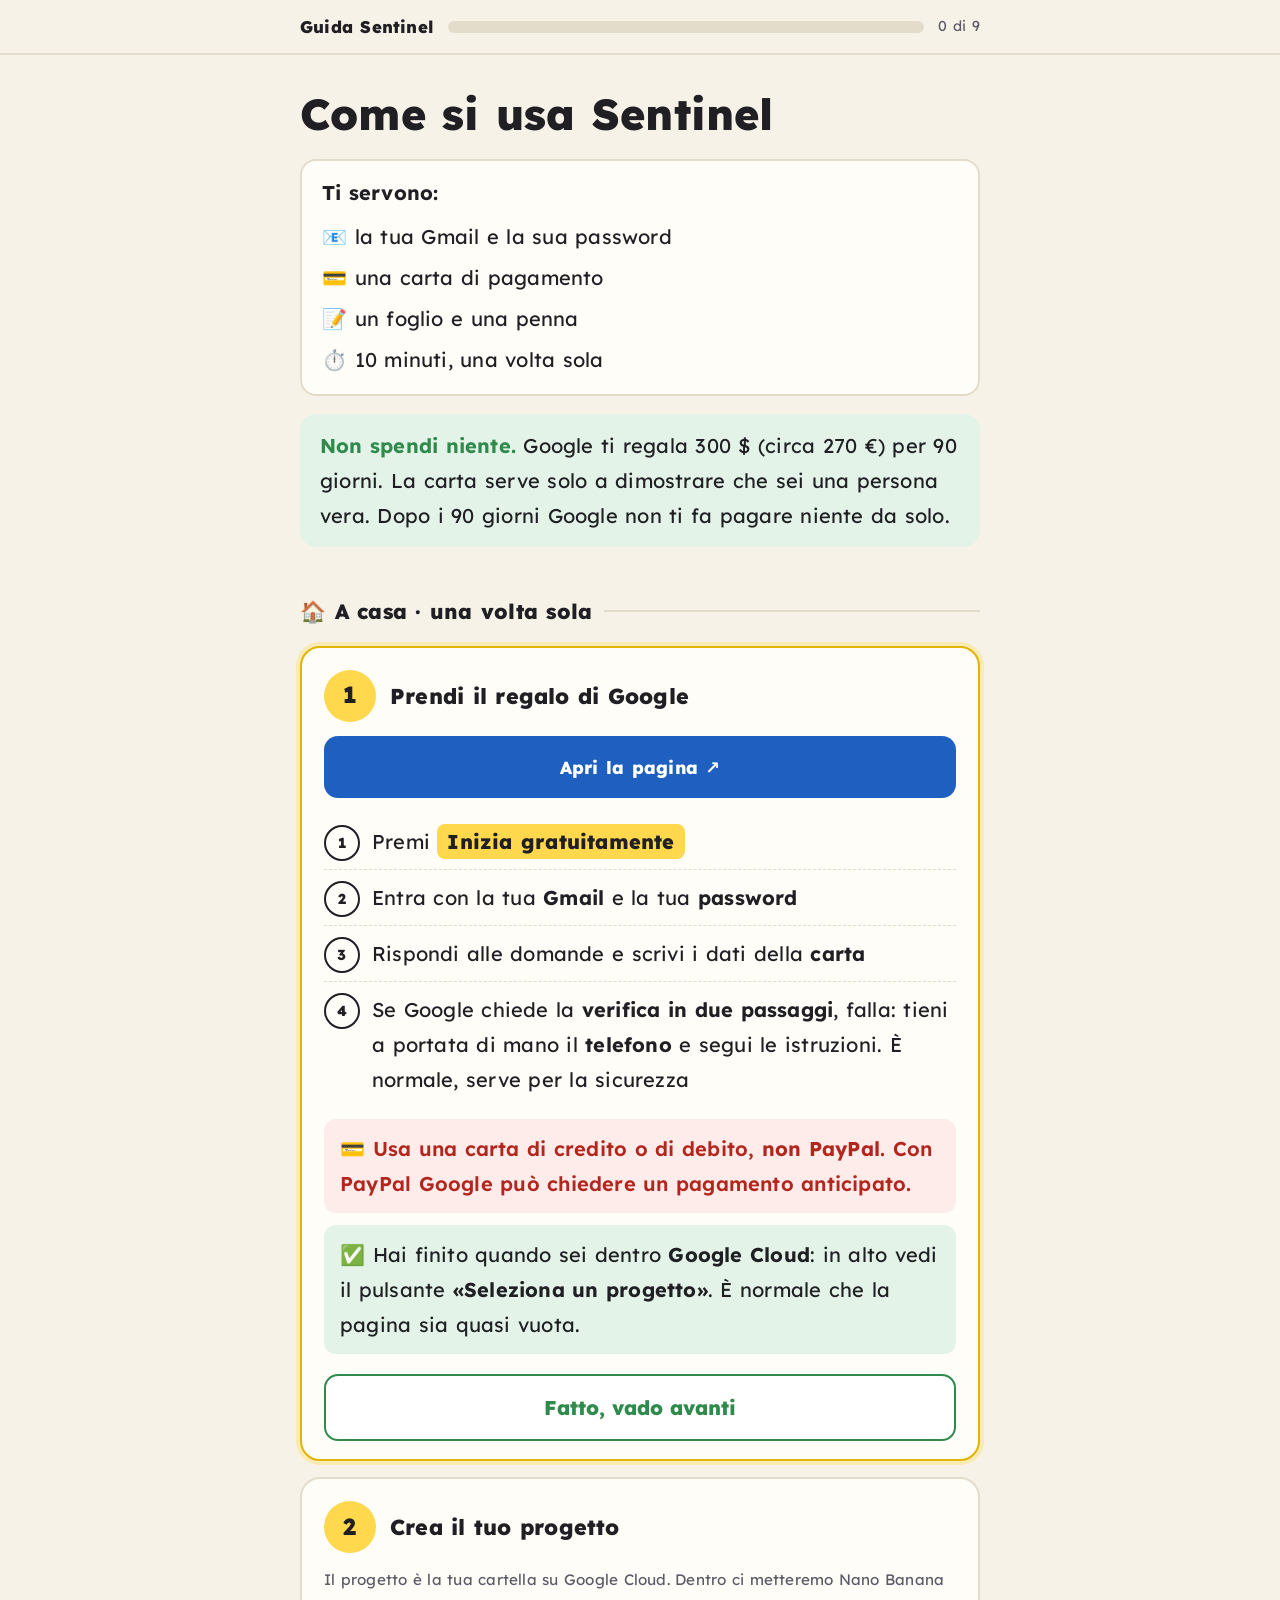
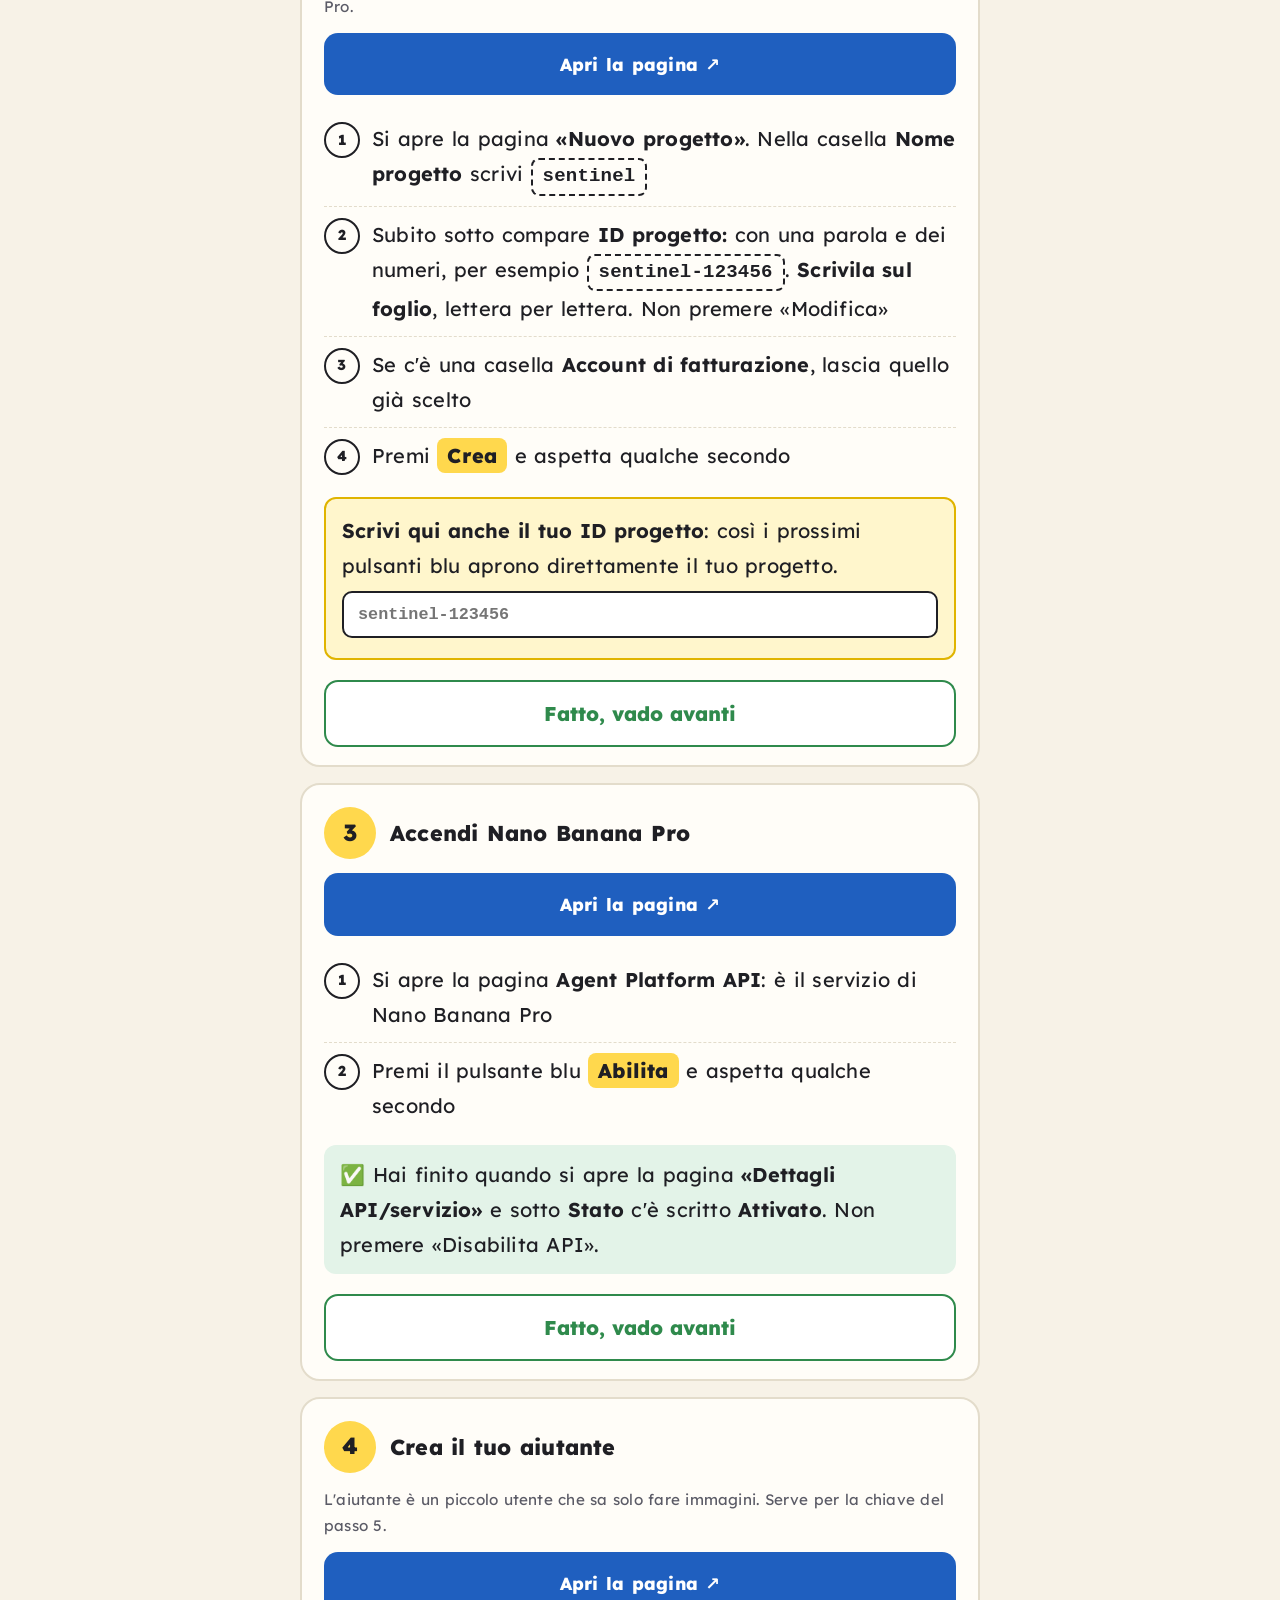
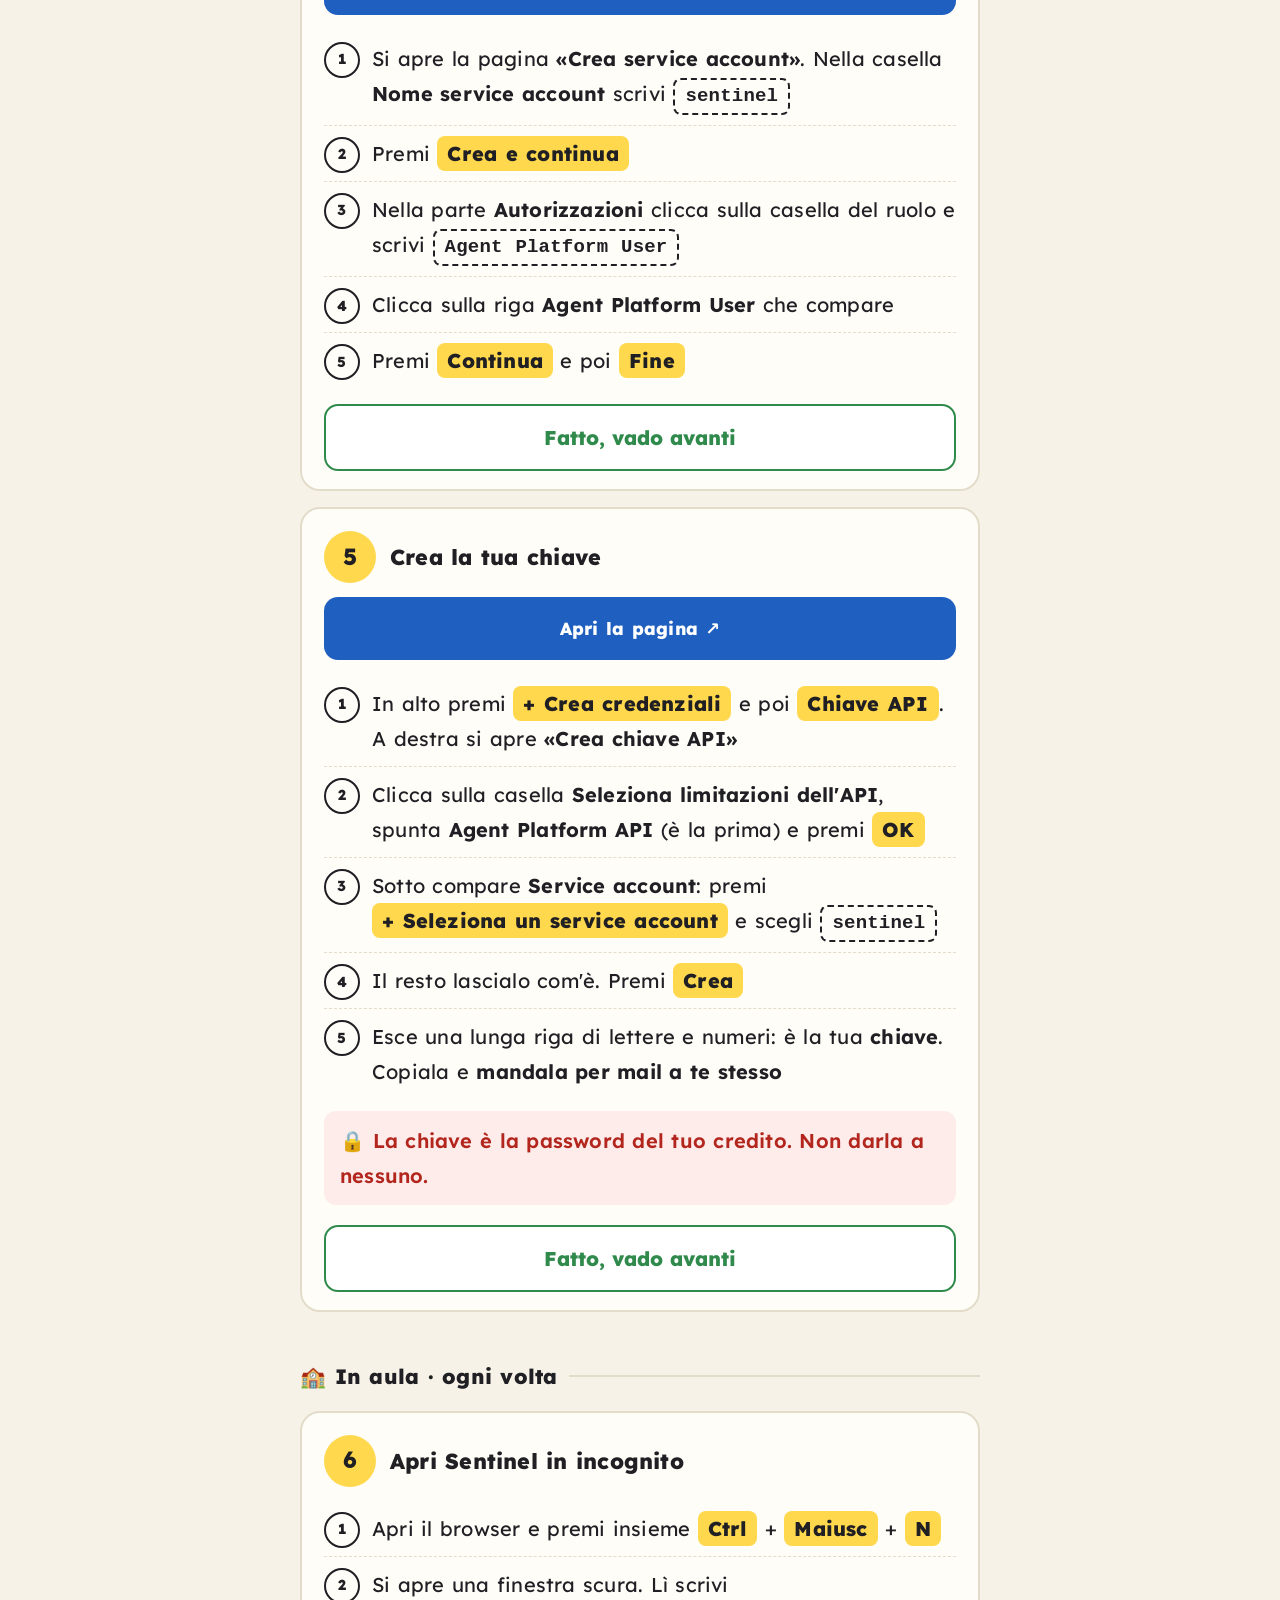
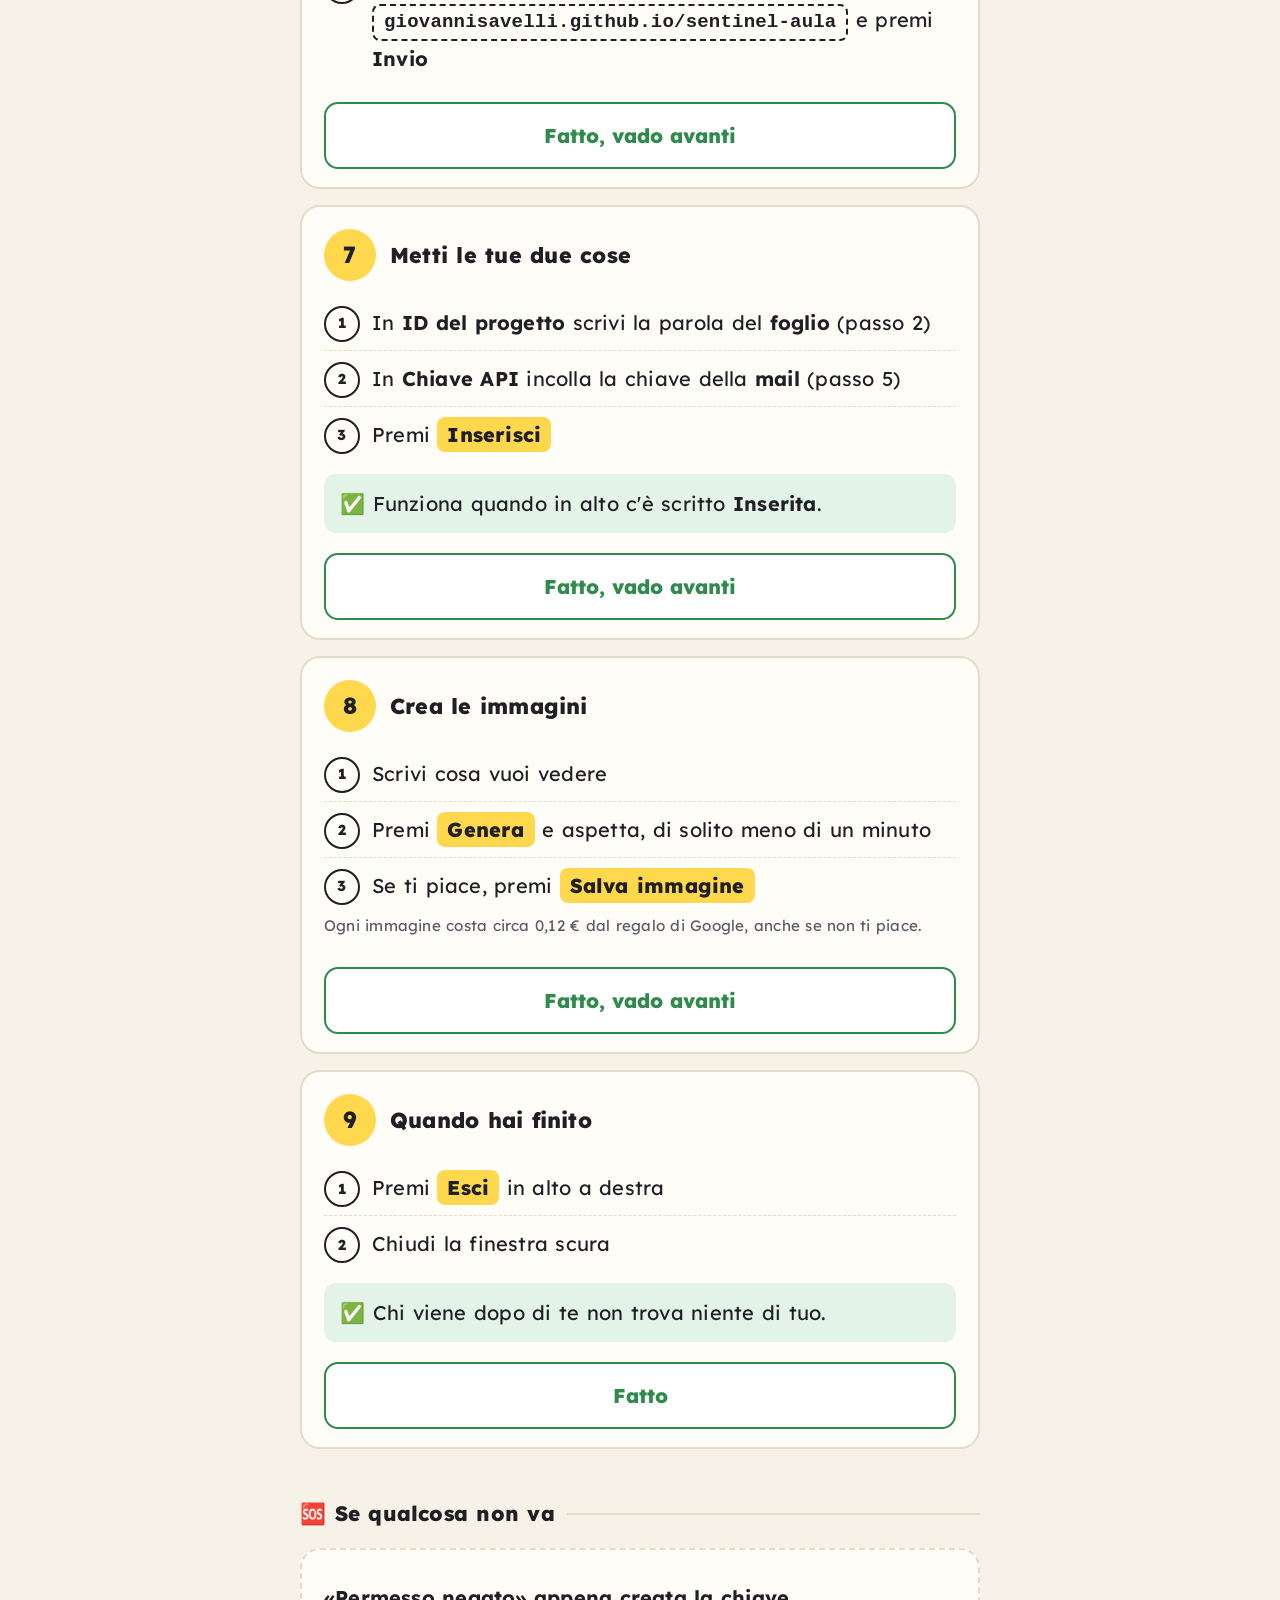
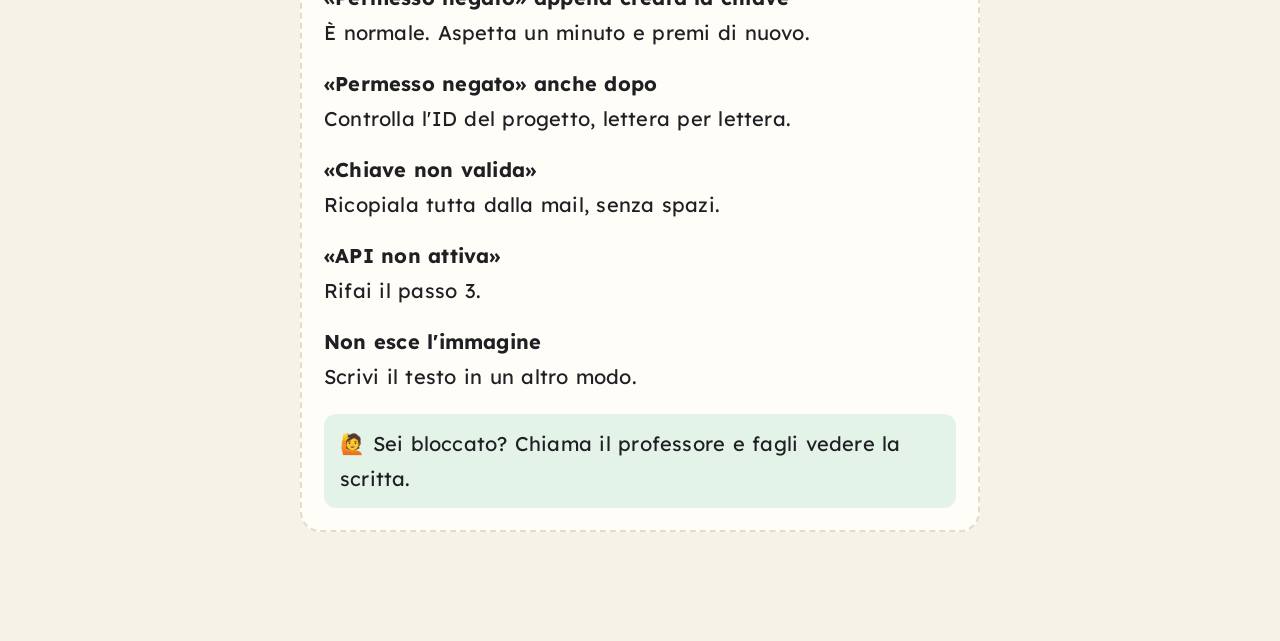
==== commit fe87cbe1: "Guida: fine del passo 3 Co-Authored-By: Claude Opus 5.5 <noreply@anthropic.com>" ====
--- a/guida.html
+++ b/guida.html
@@ -155,7 +155,7 @@
           <li>Si apre la pagina <b>Agent Platform API</b>: è il servizio di Nano Banana Pro</li>
           <li>Premi il pulsante blu <span class="t">Abilita</span> e aspetta qualche secondo</li>
         </ol>
-        <div class="bene">✅ Hai finito quando compare <b>«API abilitata»</b> e il pulsante diventa <b>Gestisci</b>.</div>
+        <div class="bene">✅ Hai finito quando si apre la pagina <b>«Dettagli API/servizio»</b> e sotto <b>Stato</b> c'è scritto <b>Attivato</b>. Non premere «Disabilita API».</div>
         <button class="ok" type="button">Fatto, vado avanti</button>
       </div>
     </section>
